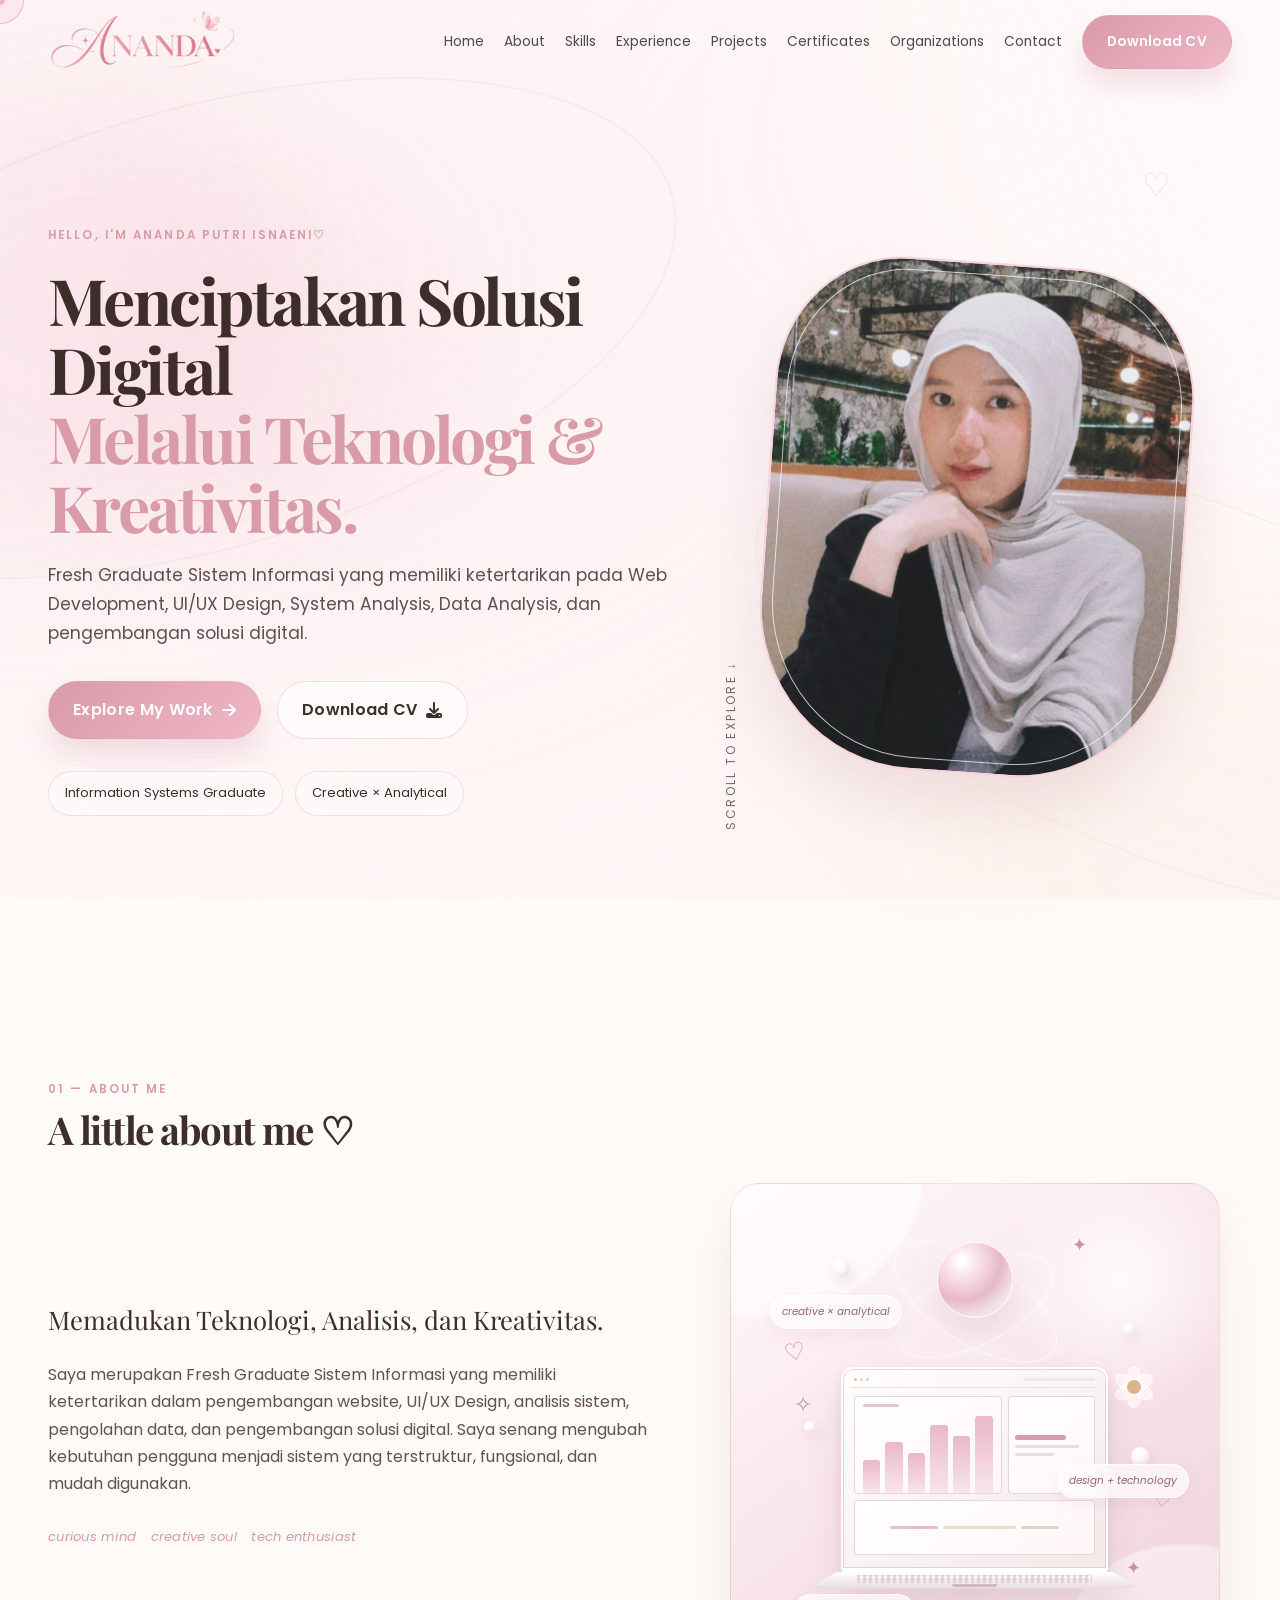
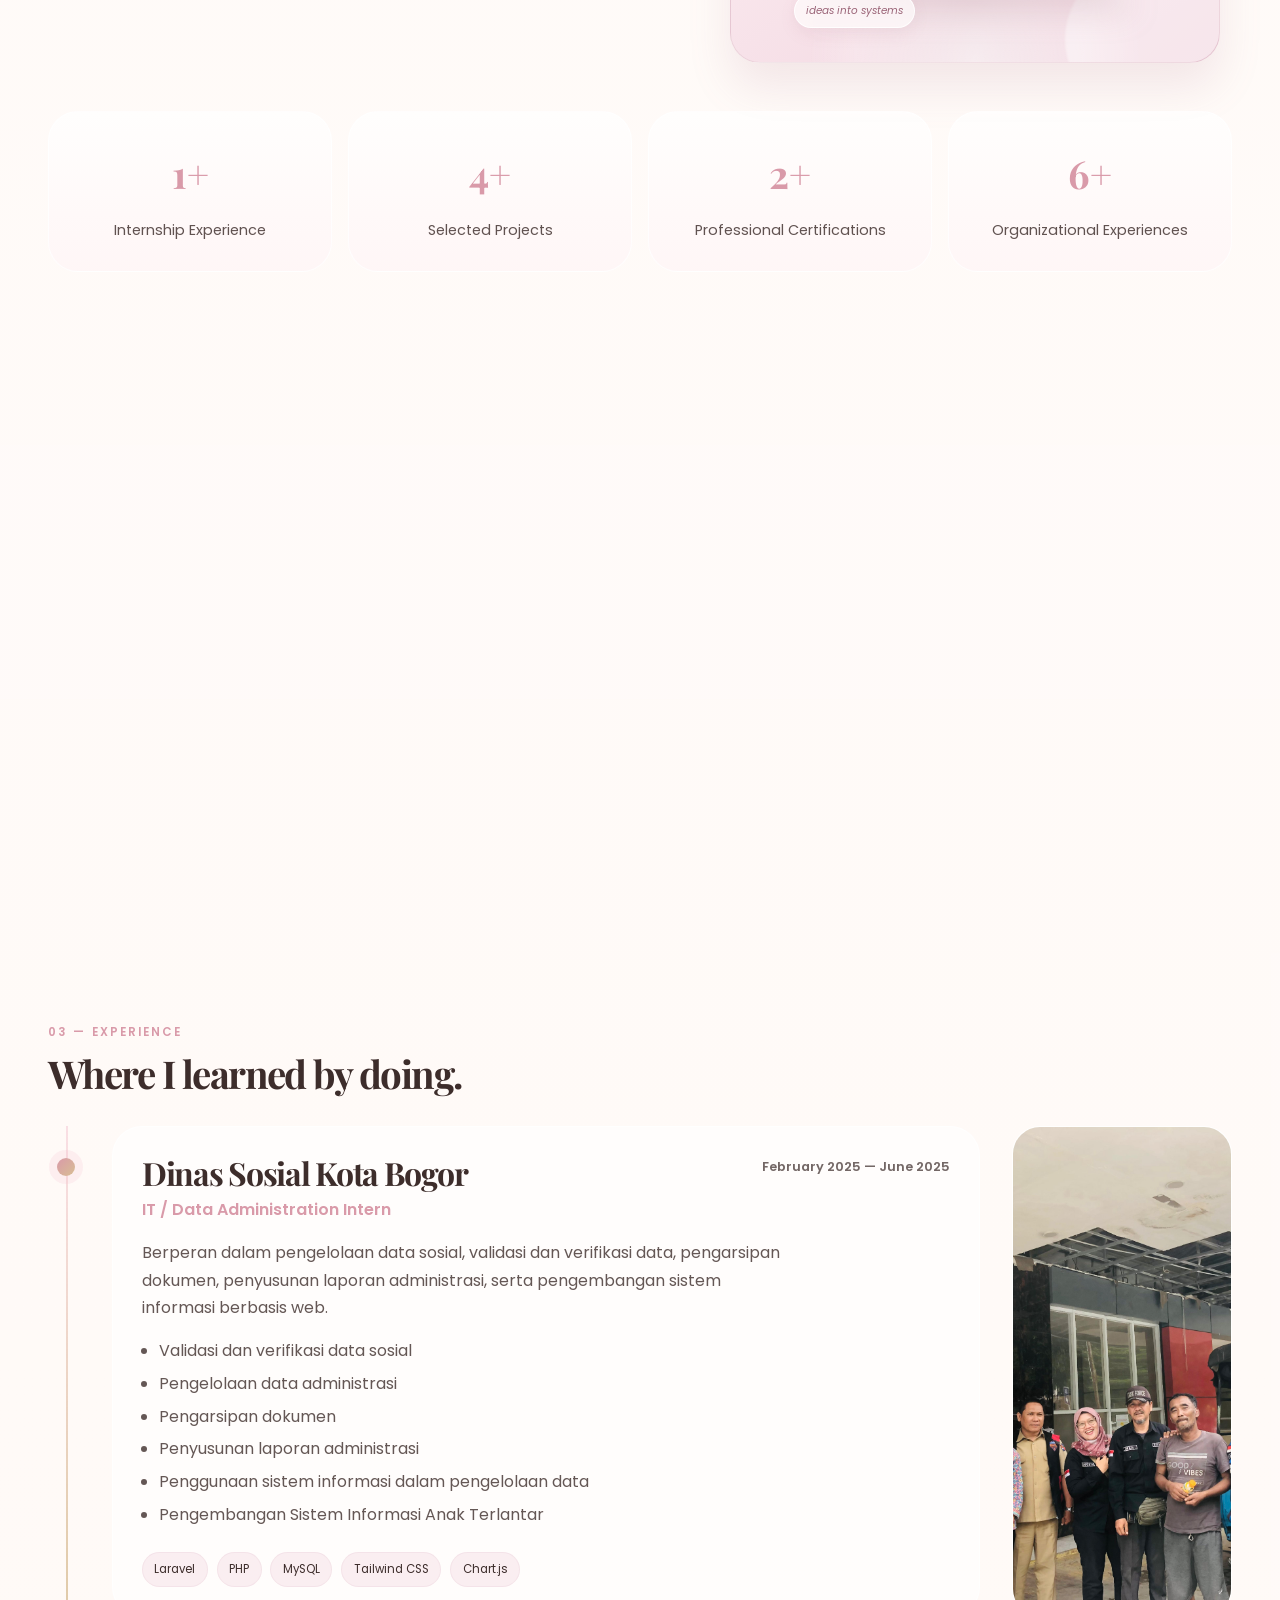
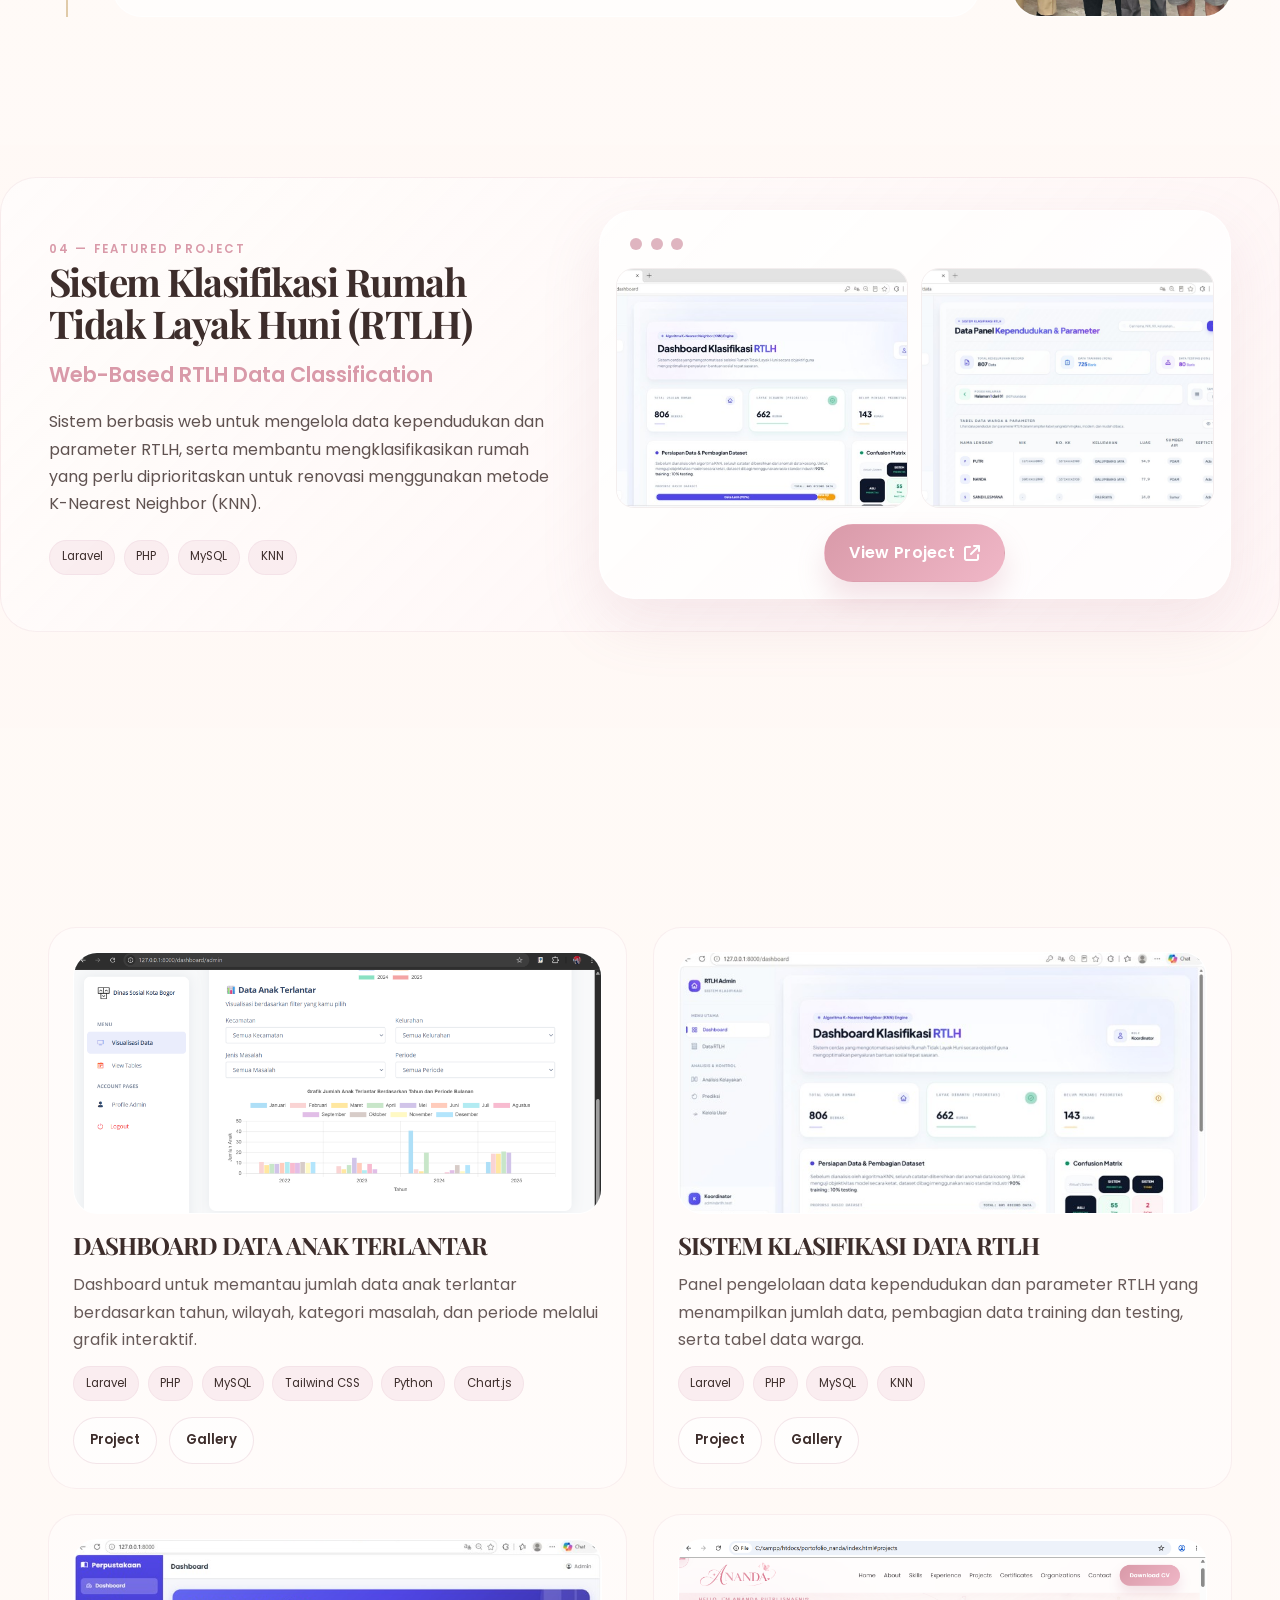
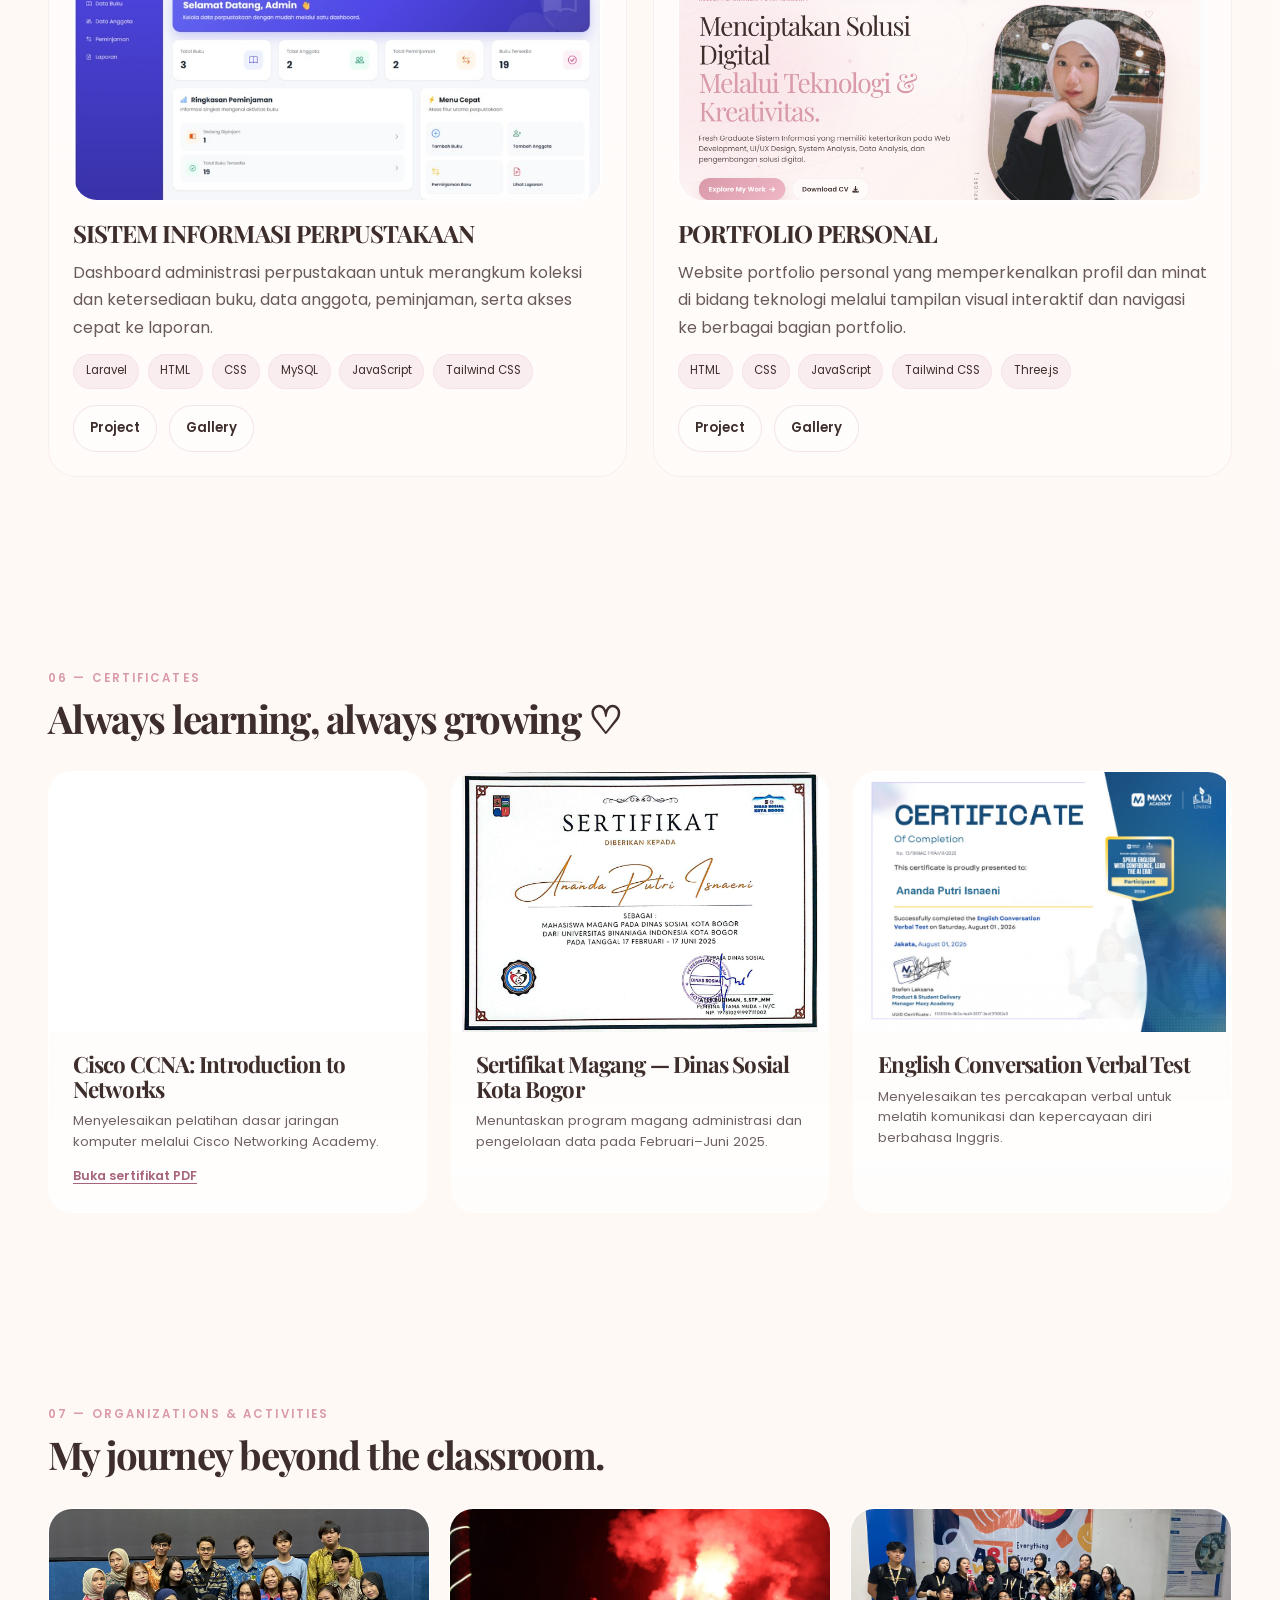
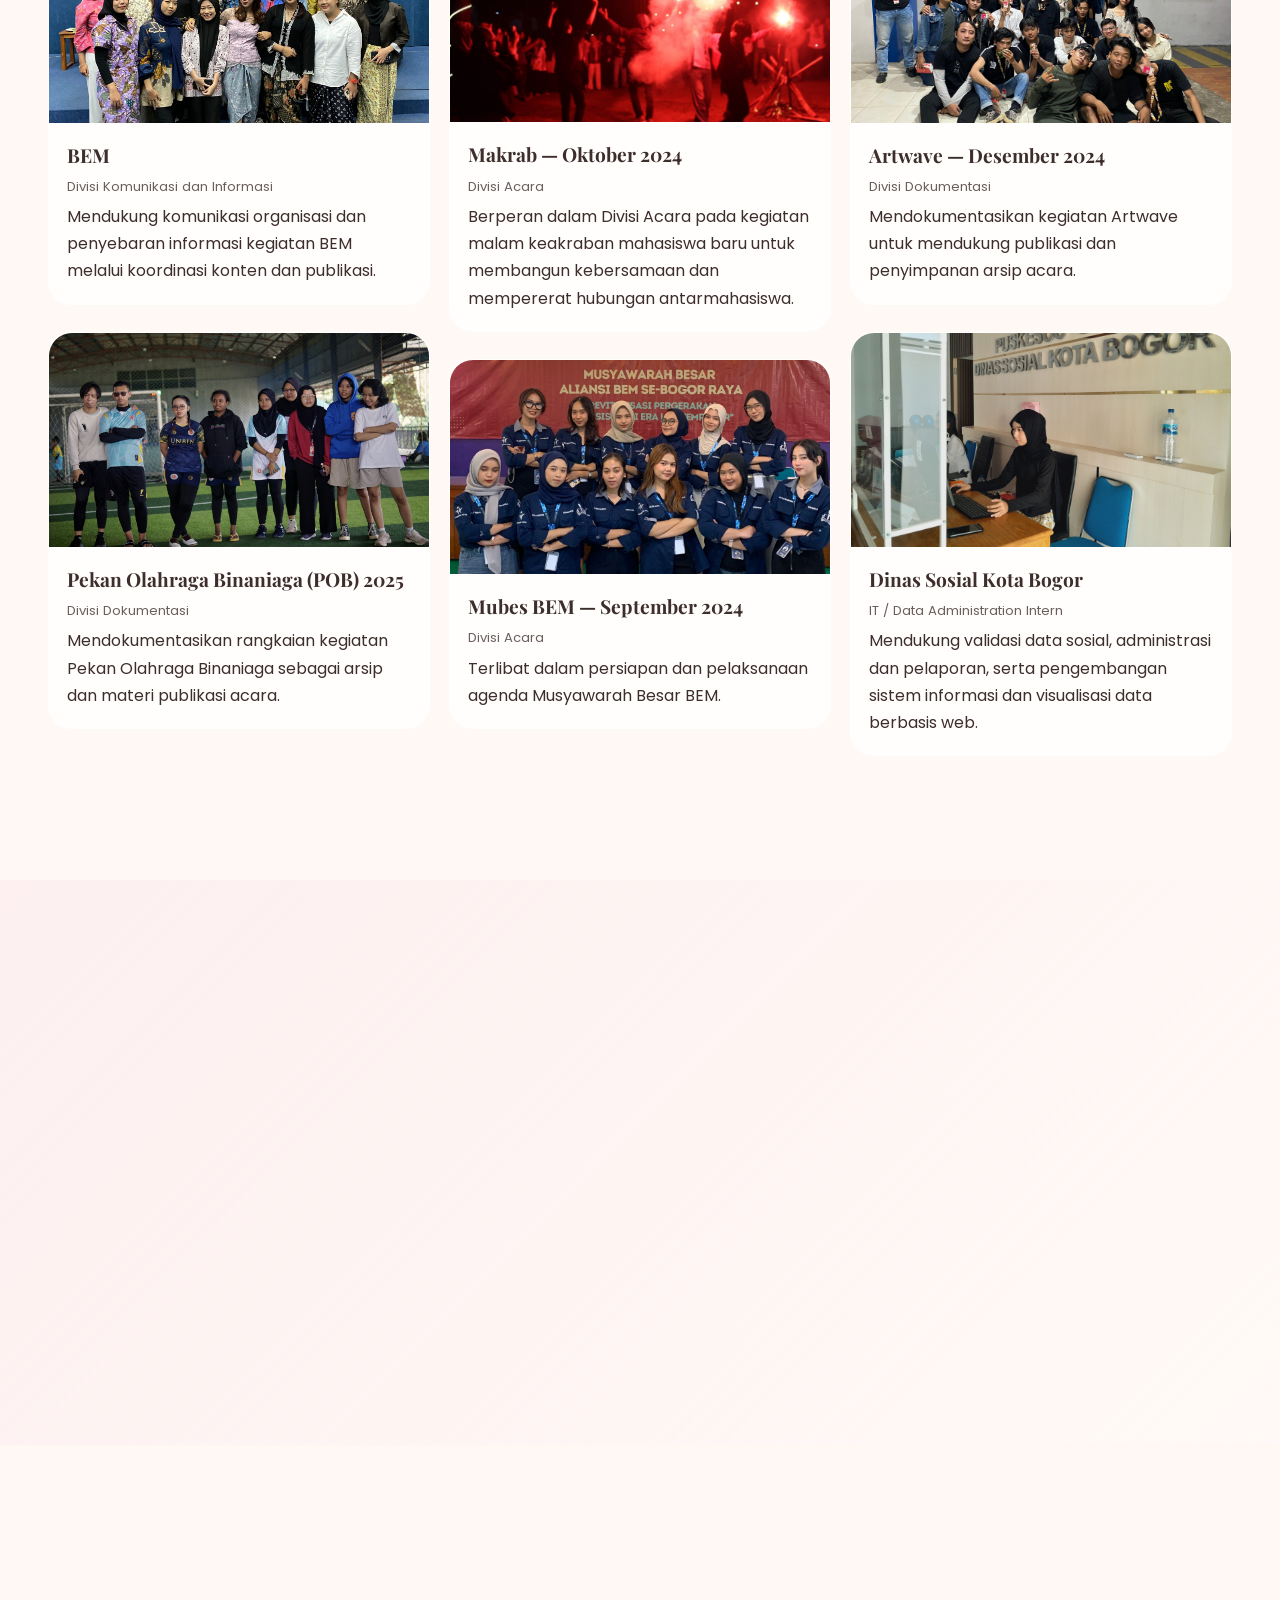
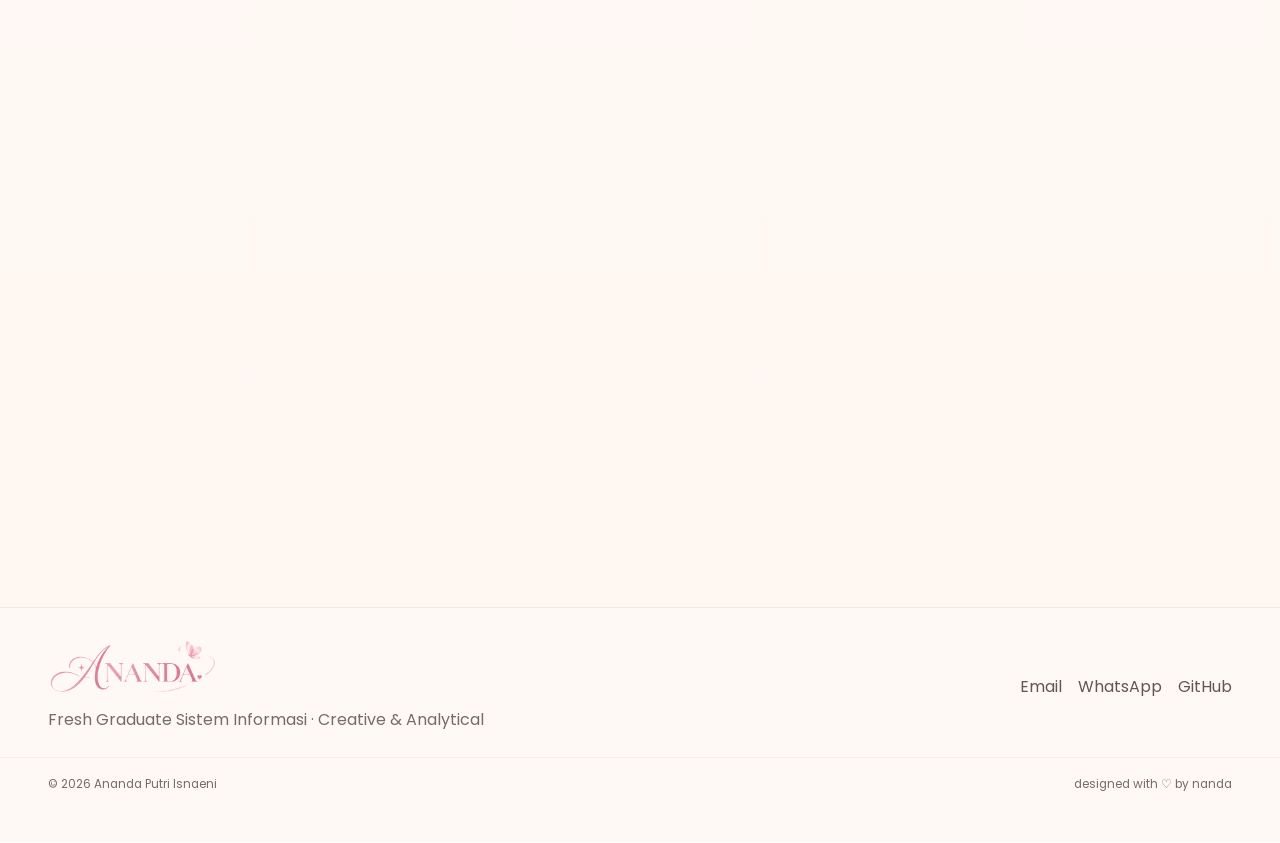
==== index.html @ 24150407 "Update portfolio" ====
<!DOCTYPE html>
<html lang="en">
  <head>
    <meta charset="UTF-8" />
    <meta name="viewport" content="width=device-width, initial-scale=1.0" />
    <meta
      name="description"
      content="Personal portfolio website for Ananda Putri Isnaeni, a Fresh Graduate in Information Systems."
    />
    <title>Ananda Putri Isnaeni | Portfolio</title>
    <link rel="preconnect" href="https://fonts.googleapis.com" />
    <link rel="preconnect" href="https://fonts.gstatic.com" crossorigin />
    <link
      href="https://fonts.googleapis.com/css2?family=Playfair+Display:wght@400;500;600;700;800&family=Poppins:wght@300;400;500;600;700&display=swap"
      rel="stylesheet"
    />
    <link
      rel="stylesheet"
      href="https://cdnjs.cloudflare.com/ajax/libs/font-awesome/6.5.2/css/all.min.css"
      crossorigin="anonymous"
      referrerpolicy="no-referrer"
    />
    <script src="https://cdn.tailwindcss.com"></script>
    <script>
      tailwind.config = {
        theme: {
          extend: {
            colors: {
              blush: '#f8d9df',
              rose: '#f2b7c6',
              dusty: '#d99aa9',
              cream: '#fffaf7',
              ivory: '#f8f1ee',
              beige: '#eadbcf',
              brown: '#3d2d2b',
              charcoal: '#4c4a4e',
              gold: '#d6b984'
            },
            boxShadow: {
              soft: '0 20px 45px rgba(191, 122, 143, 0.12)',
              glass: '0 20px 60px rgba(255, 255, 255, 0.35)'
            }
          }
        }
      };
    </script>
    <link rel="stylesheet" href="css/style.css" />
  </head>
  <body>
    <div class="scroll-progress" aria-hidden="true"></div>
    <div class="ambient-backdrop" id="ambient-backdrop" data-scene="hero" aria-hidden="true">
      <div class="ambient-wash"></div>
      <div class="ambient-blob ambient-blob-rose" data-depth="1.2"></div>
      <div class="ambient-blob ambient-blob-ivory" data-depth="0.7"></div>
      <div class="ambient-ribbon ambient-ribbon-one" data-depth="0.45"></div>
      <div class="ambient-ribbon ambient-ribbon-two" data-depth="0.3"></div>
      <div class="ambient-mark" data-depth="0.6"></div>
      <div class="ambient-three" id="ambient-three"></div>
      <div class="ambient-particles" id="ambient-particles"></div>
    </div>
    <div class="cursor cursor-dot" aria-hidden="true"></div>
    <div class="cursor cursor-ring" aria-hidden="true"></div>

    <!-- NAVBAR -->
    <header class="site-header">
      <div class="container nav-wrap">
        <a href="#home" class="logo" aria-label="Ananda Putri Isnaeni, home">
          <img src="assets/images/logo-transparent.png" alt="" aria-hidden="true" />
        </a>

        <button class="mobile-menu-toggle" aria-label="Toggle menu" aria-expanded="false">
          <span></span>
          <span></span>
          <span></span>
        </button>

        <nav class="site-nav" aria-label="Main navigation">
          <a href="#home">Home</a>
          <a href="#about">About</a>
          <a href="#skills">Skills</a>
          <a href="#experience">Experience</a>
          <a href="#projects">Projects</a>
          <a href="#certificates">Certificates</a>
          <a href="#organizations">Organizations</a>
          <a href="#contact">Contact</a>
          <a
            href="assets/cv/CV-ATS-Ananda-Putri-Isnaeni.pdf"
            class="btn btn-primary nav-cv"
            download
          >
            Download CV
          </a>
        </nav>
      </div>
    </header>

    <main>
      <!-- HERO -->
      <section id="home" class="hero section-shell">
        <div class="hero-glow glow-one"></div>
        <div class="hero-glow glow-two"></div>
        <div class="container hero-grid">
          <div class="hero-copy reveal-up">
            <p class="eyebrow">HELLO, I'M ANANDA PUTRI ISNAENI♡</p>
            <h1>
              Menciptakan Solusi Digital<br />
              <span>Melalui Teknologi &amp; Kreativitas.</span>
            </h1>
            <p class="lead">
              Fresh Graduate Sistem Informasi yang memiliki ketertarikan pada Web
              Development, UI/UX Design, System Analysis, Data Analysis, dan
              pengembangan solusi digital.
            </p>

            <div class="cta-group">
              <a href="#projects" class="btn btn-primary">
                Explore My Work <i class="fa-solid fa-arrow-right"></i>
              </a>
              <a href="assets/cv/CV-ATS-Ananda-Putri-Isnaeni.pdf" class="btn btn-secondary" download>
                Download CV <i class="fa-solid fa-download"></i>
              </a>
            </div>

            <div class="floating-tags" aria-label="Highlights">
              <span>Information Systems Graduate</span>
              <span>Creative × Analytical</span>
            </div>
          </div>

          <div class="hero-visual reveal-up">
            <div id="hero-3d" class="hero-3d" aria-label="Decorative 3D orb"></div>
            <div class="fallback-orb" aria-hidden="true"></div>
            <div class="profile-stage">
              <div class="profile-frame">
                <img src="assets/images/profile/nanda1.jpeg" alt="Ananda Putri Isnaeni" />
              </div>
            </div>
            <div class="scroll-note">SCROLL TO EXPLORE ↓</div>
          </div>
        </div>
      </section>

      <!-- ABOUT -->
      <section id="about" class="section-shell about-section">
        <div class="container">
          <div class="section-heading reveal-up">
            <span class="label">01 — ABOUT ME</span>
            <h2>A little about me ♡</h2>
          </div>

          <div class="about-grid">
            <div class="about-copy reveal-up">
              <p class="statement">Memadukan Teknologi, Analisis, dan Kreativitas.</p>
              <p>
                Saya merupakan Fresh Graduate Sistem Informasi yang memiliki
                ketertarikan dalam pengembangan website, UI/UX Design, analisis
                sistem, pengolahan data, dan pengembangan solusi digital. Saya
                senang mengubah kebutuhan pengguna menjadi sistem yang terstruktur,
                fungsional, dan mudah digunakan.
              </p>
              <div class="decorative-words" aria-label="Personal qualities">
                <span>curious mind</span>
                <span>creative soul</span>
                <span>tech enthusiast</span>
              </div>
            </div>

            <div class="about-image reveal-up">
              <div class="image-card soft-frame about-art" role="img" aria-label="Decorative pink creative technology workspace with a laptop, floating glass orb, pearls, and data visualizations">
                <div id="about-3d" class="about-3d" aria-hidden="true"></div>
                <div class="about-fallback" aria-hidden="true">
                  <span class="art-blob art-blob-one"></span>
                  <span class="art-blob art-blob-two"></span>
                  <span class="art-ring art-ring-one"></span>
                  <span class="art-ring art-ring-two"></span>
                  <span class="art-orb"></span>
                  <span class="art-pearl pearl-one"></span>
                  <span class="art-pearl pearl-two"></span>
                  <span class="art-pearl pearl-three"></span>
                  <span class="art-pearl pearl-four"></span>
                  <span class="art-flower"><i></i><i></i><i></i><i></i><i></i><i></i></span>
                  <span class="art-sparkle sparkle-one">✦</span>
                  <span class="art-sparkle sparkle-two">✧</span>
                  <span class="art-sparkle sparkle-three">✦</span>
                  <span class="art-heart heart-one">♡</span>
                  <span class="art-heart heart-two">♡</span>
                  <div class="art-laptop">
                    <div class="art-screen">
                      <div class="art-screen-top"><i></i><i></i><i></i><span></span></div>
                      <div class="art-screen-layout">
                        <div class="art-chart-card"><b></b><b></b><b></b><b></b><b></b><b></b></div>
                        <div class="art-data-card"><i></i><i></i><i></i></div>
                        <div class="art-code-card"><i></i><i></i><i></i></div>
                      </div>
                    </div>
                    <div class="art-keyboard"><span></span></div>
                  </div>
                </div>
                <div class="about-labels" aria-hidden="true">
                  <span class="art-label label-creative">creative × analytical</span>
                  <span class="art-label label-design">design + technology</span>
                  <span class="art-label label-ideas">ideas into systems</span>
                </div>
              </div>
            </div>
          </div>

          <div class="stats-grid reveal-up">
            <article class="stat-card" data-target="1" data-suffix="+">
              <strong>01+</strong>
              <span>Internship Experience</span>
            </article>
            <article class="stat-card" data-target="4" data-suffix="+">
              <strong>04+</strong>
              <span>Selected Projects</span>
            </article>
            <article class="stat-card" data-target="2" data-suffix="+">
              <strong>02+</strong>
              <span>Professional Certifications</span>
            </article>
            <article class="stat-card" data-target="6" data-suffix="+">
              <strong>06+</strong>
              <span>Organizational Experiences</span>
            </article>
          </div>
        </div>
      </section>

      <!-- SKILLS -->
      <section id="skills" class="section-shell skills-section">
        <div class="container">
          <div class="section-heading reveal-up">
            <span class="label">02 — SKILLS</span>
            <h2>Things I love working with ♡</h2>
          </div>

          <div class="skills-grid">
            <article class="skill-card reveal-up">
              <div class="skill-head">
                <span class="skill-icon"><i class="fa-solid fa-code"></i></span>
                <h3>Web Development</h3>
              </div>
              <ul>
                <li>HTML</li>
                <li>CSS</li>
                <li>JavaScript</li>
                <li>PHP</li>
                <li>Laravel</li>
                <li>Tailwind CSS</li>
              </ul>
            </article>

            <article class="skill-card reveal-up">
              <div class="skill-head">
                <span class="skill-icon"><i class="fa-solid fa-database"></i></span>
                <h3>Database &amp; Data</h3>
              </div>
              <ul>
                <li>MySQL</li>
                <li>SQL</li>
                <li>Python</li>
                <li>Microsoft Excel</li>
                <li>Data Analysis</li>
              </ul>
            </article>

            <article class="skill-card reveal-up">
              <div class="skill-head">
                <span class="skill-icon"><i class="fa-solid fa-pen-ruler"></i></span>
                <h3>UI / UX</h3>
              </div>
              <ul>
                <li>UI Design</li>
                <li>UX Design</li>
                <li>Responsive Web Design</li>
              </ul>
            </article>

            <article class="skill-card reveal-up">
              <div class="skill-head">
                <span class="skill-icon"><i class="fa-solid fa-diagram-project"></i></span>
                <h3>System Analysis</h3>
              </div>
              <ul>
                <li>UML</li>
                <li>System Analysis</li>
                <li>Data Mining</li>
                <li>CRISP-DM</li>
              </ul>
            </article>
          </div>
        </div>
      </section>

      <!-- EXPERIENCE -->
      <section id="experience" class="section-shell experience-section">
        <div class="container">
          <div class="section-heading reveal-up">
            <span class="label">03 — EXPERIENCE</span>
            <h2>Where I learned by doing.</h2>
          </div>

          <div class="timeline">
            <article class="timeline-item reveal-up">
              <div class="timeline-dot" aria-hidden="true"></div>
              <div class="timeline-card">
                <div class="timeline-top">
                  <div>
                    <h3>Dinas Sosial Kota Bogor</h3>
                    <p class="role">IT / Data Administration Intern</p>
                  </div>
                  <span class="period">February 2025 — June 2025</span>
                </div>

                <p>
                  Berperan dalam pengelolaan data sosial, validasi dan verifikasi data, pengarsipan dokumen, penyusunan laporan administrasi, serta pengembangan sistem informasi berbasis web.
                </p>

                <ul class="responsibilities">
                  <li>Validasi dan verifikasi data sosial</li>
                  <li>Pengelolaan data administrasi</li>
                  <li>Pengarsipan dokumen</li>
                  <li>Penyusunan laporan administrasi</li>
                  <li>Penggunaan sistem informasi dalam pengelolaan data</li>
                  <li>Pengembangan Sistem Informasi Anak Terlantar</li>
                </ul>

                <div class="stack-tags">
                  <span>Laravel</span>
                  <span>PHP</span>
                  <span>MySQL</span>
                  <span>Tailwind CSS</span>
                  <span>Chart.js</span>
                </div>
              </div>

              <div class="timeline-image soft-frame">
                <img src="assets/images/organization/dinas-sosial2.jpg" alt="Dinas Sosial Kota Bogor" />
              </div>
            </article>
          </div>
        </div>
      </section>

      <!-- FEATURED PROJECT -->
      <section class="section-shell featured-project">
        <div class="container featured-wrap reveal-up">
          <div class="featured-copy">
            <span class="label">04 — FEATURED PROJECT</span>
            <h2>Sistem Klasifikasi Rumah Tidak Layak Huni (RTLH)</h2>
            <p class="subhead">Web-Based RTLH Data Classification</p>
            <p>
              Sistem berbasis web untuk mengelola data kependudukan dan parameter RTLH,
              serta membantu mengklasifikasikan rumah yang perlu diprioritaskan untuk
              renovasi menggunakan metode K-Nearest Neighbor (KNN).
            </p>
            <div class="stack-tags large">
              <span>Laravel</span>
              <span>PHP</span>
              <span>MySQL</span>
              <span>KNN</span>
            </div>
          </div>

          <div class="browser-mockup ">
            <div class="browser-bar">
              <span></span>
              <span></span>
              <span></span>
            </div>
            <div class="browser-body">
              <img src="assets/images/projects/rtlh.jpg" alt="Dashboard data kependudukan dan parameter sistem klasifikasi RTLH" />
              <img src="assets/images/projects/rtlh2.jpg" alt="Tampilan analisis dan klasifikasi data RTLH" />
            </div>
            <div class="browser-actions">
              <a href="#projects" class="btn btn-primary">View Project <i class="fa-solid fa-arrow-up-right-from-square"></i></a>
            </div>
          </div>
        </div>
      </section>

      <!-- PROJECTS -->
      <section id="projects" class="section-shell projects-section">
        <div class="container">
          <div class="section-heading reveal-up">
            <span class="label">05 — PROJECTS</span>
            <h2>A few things I've created ♡</h2>
          </div>

          <div class="project-gallery">
            <article class="project-card reveal-up">
              <div class="project-image soft-frame">
                <img src="assets/images/projects/anak-terlantar-1.png" alt="Dashboard visualisasi data anak terlantar" />
              </div>
              <div class="project-content">
                <h3>DASHBOARD DATA ANAK TERLANTAR</h3>
                <p>Dashboard untuk memantau jumlah data anak terlantar berdasarkan tahun, wilayah, kategori masalah, dan periode melalui grafik interaktif.</p>
                <div class="stack-tags">
                  <span>Laravel</span>
                  <span>PHP</span>
                  <span>MySQL</span>
                  <span>Tailwind CSS</span>
                  <span>Python</span>
                  <span>Chart.js</span>
                </div>
                <div class="project-links">
                  <a href="#projects">Project</a>
                  <a href="#projects">Gallery</a>
                </div>
              </div>
            </article>

            <article class="project-card reveal-up">
              <div class="project-image soft-frame">
                <img src="assets/images/projects/rtlh.jpg" alt="Panel data kependudukan dan parameter sistem klasifikasi RTLH" />
              </div>
              <div class="project-content">
                <h3>SISTEM KLASIFIKASI DATA RTLH</h3>
                <p>Panel pengelolaan data kependudukan dan parameter RTLH yang menampilkan jumlah data, pembagian data training dan testing, serta tabel data warga.</p>
                <div class="stack-tags">
                  <span>Laravel</span>
                  <span>PHP</span>
                  <span>MySQL</span>
                  <span>KNN</span>
                </div>
                <div class="project-links">
                  <a href="#projects">Project</a>
                  <a href="#projects">Gallery</a>
                </div>
              </div>
            </article>

            <article class="project-card reveal-up">
              <div class="project-image soft-frame">
                <img src="assets/images/projects/perpustakaan.jpg" alt="Dashboard sistem informasi perpustakaan" />
              </div>
              <div class="project-content">
                <h3>SISTEM INFORMASI PERPUSTAKAAN</h3>
                <p>Dashboard administrasi perpustakaan untuk merangkum koleksi dan ketersediaan buku, data anggota, peminjaman, serta akses cepat ke laporan.</p>
                <div class="stack-tags">
                  <span>Laravel</span>
                  <span>HTML</span>
                  <span>CSS</span>
                  <span>MySQL</span>
                  <span>JavaScript</span>
                  <span>Tailwind CSS</span>
                </div>
                <div class="project-links">
                  <a href="#projects">Project</a>
                  <a href="#projects">Gallery</a>
                </div>
              </div>
            </article>

            <article class="project-card reveal-up">
              <div class="project-image soft-frame">
                <img src="assets/images/projects/portofolio.png" alt="Halaman beranda portfolio personal Ananda Putri Isnaeni" />
              </div>
              <div class="project-content">
                <h3>PORTFOLIO PERSONAL</h3>
                <p>Website portfolio personal yang memperkenalkan profil dan minat di bidang teknologi melalui tampilan visual interaktif dan navigasi ke berbagai bagian portfolio.</p>
                <div class="stack-tags">
                  <span>HTML</span>
                  <span>CSS</span>
                  <span>JavaScript</span>
                  <span>Tailwind CSS</span>
                  <span>Three.js</span>
                </div>
                <div class="project-links">
                  <a href="#projects">Project</a>
                  <a href="#projects">Gallery</a>
                </div>
              </div>
            </article>
          </div>
        </div>
      </section>

      <!-- CERTIFICATES -->
      <section id="certificates" class="section-shell certificates-section">
        <div class="container">
          <div class="section-heading reveal-up">
            <span class="label">06 — CERTIFICATES</span>
            <h2>Always learning, always growing ♡</h2>
          </div>

          <div class="certificate-grid">
            <article class="certificate-card reveal-up" aria-label="Cisco CCNA: Introduction to Networks certificate">
              <iframe class="certificate-preview" src="assets/images/certificates/sertifikat_cisco.pdf#toolbar=0&navpanes=0&view=FitH" title="Cisco CCNA: Introduction to Networks certificate" loading="lazy"></iframe>
              <div class="certificate-info">
                <h3>Cisco CCNA: Introduction to Networks</h3>
                <p>Menyelesaikan pelatihan dasar jaringan komputer melalui Cisco Networking Academy.</p>
                <a href="assets/images/certificates/sertifikat_cisco.pdf" target="_blank" rel="noopener">Buka sertifikat PDF</a>
              </div>
            </article>

            <article class="certificate-card reveal-up lightbox-trigger" data-lightbox="assets/images/certificates/Sertifikat_Magang.jpeg" tabindex="0" role="button" aria-label="Open Dinas Sosial Kota Bogor internship certificate">
              <img src="assets/images/certificates/Sertifikat_Magang.jpeg" alt="Sertifikat magang Dinas Sosial Kota Bogor" />
              <div class="certificate-info">
                <h3>Sertifikat Magang — Dinas Sosial Kota Bogor</h3>
                <p>Menuntaskan program magang administrasi dan pengelolaan data pada Februari–Juni 2025.</p>
              </div>
            </article>

            <article class="certificate-card reveal-up lightbox-trigger" data-lightbox="assets/images/certificates/sertifikat_english.jpg" tabindex="0" role="button" aria-label="Open English conversation certificate">
              <img src="assets/images/certificates/sertifikat_english.jpg" alt="English Conversation Verbal Test certificate" />
              <div class="certificate-info">
                <h3>English Conversation Verbal Test</h3>
                <p>Menyelesaikan tes percakapan verbal untuk melatih komunikasi dan kepercayaan diri berbahasa Inggris.</p>
              </div>
            </article>
          </div>
        </div>
      </section>

      <!-- ORGANIZATIONS -->
      <section id="organizations" class="section-shell organizations-section">
        <div class="container">
          <div class="section-heading reveal-up">
            <span class="label">07 — ORGANIZATIONS &amp; ACTIVITIES</span>
            <h2>My journey beyond the classroom.</h2>
          </div>

          <div class="organization-grid">
            <figure class="org-card reveal-up lightbox-trigger" data-lightbox="assets/images/organization/bem.jpg" tabindex="0" role="button" aria-label="Open BEM organization image">
              <img src="assets/images/organization/bem.jpg" alt="BEM organization photo" />
              <figcaption>
                <strong>BEM</strong>
                <span>Divisi Komunikasi dan Informasi</span>
                <p>Mendukung komunikasi organisasi dan penyebaran informasi kegiatan BEM melalui koordinasi konten dan publikasi.</p>
              </figcaption>
            </figure>

            <figure class="org-card reveal-up lightbox-trigger" data-lightbox="assets/images/organization/pob.jpg" tabindex="0" role="button" aria-label="Open POB organization image">
              <img src="assets/images/organization/pob.jpg" alt="POB FEB 2025 photo" />
              <figcaption>
                <strong>Pekan Olahraga Binaniaga (POB) 2025</strong>
                <span>Divisi Dokumentasi</span>
                <p>Mendokumentasikan rangkaian kegiatan Pekan Olahraga Binaniaga sebagai arsip dan materi publikasi acara.</p>
              </figcaption>
            </figure>

            <figure class="org-card reveal-up lightbox-trigger" data-lightbox="assets/images/organization/makrab.jpg" tabindex="0" role="button" aria-label="Open Makrab activity image">
              <img src="assets/images/organization/makrab.jpg" alt="Makrab October 2024 activity" />
              <figcaption>
                <strong>Makrab — Oktober 2024</strong>
                <span>Divisi Acara</span>
                <p>Berperan dalam Divisi Acara pada kegiatan malam keakraban mahasiswa baru untuk membangun kebersamaan dan mempererat hubungan antarmahasiswa.</p>
              </figcaption>
            </figure>

            <figure class="org-card reveal-up lightbox-trigger" data-lightbox="assets/images/organization/mubes.jpg" tabindex="0" role="button" aria-label="Open Mubes organization image">
              <img src="assets/images/organization/mubes.jpg" alt="Mubes BEM September 2024" />
              <figcaption>
                <strong>Mubes BEM — September 2024</strong>
                <span>Divisi Acara</span>
                <p>Terlibat dalam persiapan dan pelaksanaan agenda Musyawarah Besar BEM.</p>
              </figcaption>
            </figure>

            <figure class="org-card reveal-up lightbox-trigger" data-lightbox="assets/images/organization/artwave.jpg" tabindex="0" role="button" aria-label="Open Artwave organization image">
              <img src="assets/images/organization/artwave.jpg" alt="Artwave December 2024" />
              <figcaption>
                <strong>Artwave — Desember 2024</strong>
                <span>Divisi Dokumentasi</span>
                <p>Mendokumentasikan kegiatan Artwave untuk mendukung publikasi dan penyimpanan arsip acara.</p>
              </figcaption>
            </figure>

            <figure class="org-card reveal-up lightbox-trigger" data-lightbox="assets/images/organization/dinas-sosial.jpg" tabindex="0" role="button" aria-label="Open Dinas Sosial internship experience image">
              <img src="assets/images/organization/dinas-sosial.jpg" alt="Dinas Sosial Kota Bogor internship experience" />
              <figcaption>
                <strong>Dinas Sosial Kota Bogor</strong>
                <span>IT / Data Administration Intern</span>
                <p>
                  Mendukung validasi data sosial, administrasi dan pelaporan, serta pengembangan sistem informasi dan visualisasi data berbasis web.
                </p>
              </figcaption>
            </figure>
          </div>
        </div>
      </section>

      <!-- STRENGTHS -->
      <section class="section-shell strengths-section">
        <div class="container strengths-wrap reveal-up">
          <p class="strength-tag">EVERY DETAIL MATTERS.</p>
          <p class="strength-sub">Setiap detail berarti.<br />Setiap pengalaman membentuk saya.</p>
          <div class="strong-list">
            <span>Problem Solving</span>
            <span>Analytical Thinking</span>
            <span>Attention to Detail</span>
            <span>Fast Learner</span>
            <span>Adaptability</span>
            <span>Teamwork</span>
          </div>
        </div>
      </section>

      <!-- CONTACT -->
      <section id="contact" class="section-shell contact-section">
        <div class="container contact-wrap reveal-up">
          <div class="contact-copy">
            <span class="label">08 — LET'S CONNECT ♡</span>
            <h2>Let's create something meaningful.</h2>
            <p>
              Saya terbuka terhadap peluang di bidang Web Development, UI/UX Design,
              System Analysis, Data Analysis, IT Support, maupun pekerjaan administrasi
              yang berhubungan dengan teknologi.
            </p>

            <div class="contact-list">
              <a href="mailto:anandaputriisnaeni0116@gmail.com" class="contact-card">
                <span class="contact-icon"><i class="fa-solid fa-envelope"></i></span>
                <span class="contact-text">
                  <strong>Email</strong>
                  <small>anandaputriisnaeni0116@gmail.com</small>
                </span>
              </a>

              <a href="https://wa.me/6289614302665" class="contact-card" target="_blank" rel="noopener">
                <span class="contact-icon"><i class="fa-brands fa-whatsapp"></i></span>
                <span class="contact-text">
                  <strong>WhatsApp</strong>
                  <small>089614302665</small>
                </span>
              </a>

              <a href="https://github.com/AnandaPutri16" class="contact-card" target="_blank" rel="noopener">
                <span class="contact-icon"><i class="fa-brands fa-github"></i></span>
                <span class="contact-text">
                  <strong>GitHub</strong>
                  <small>https://github.com/AnandaPutri16</small>
                </span>
              </a>
            </div>

            <div class="cta-group contact-cta">
              <a href="assets/cv/CV-ATS-Ananda-Putri-Isnaeni.pdf" class="btn btn-primary" download>
                Download CV <i class="fa-solid fa-download"></i>
              </a>
            </div>
          </div>

          <div class="contact-visual">
            <div id="contact-3d" class="contact-3d" aria-label="Decorative contact 3D object"></div>
            <div class="contact-fallback" aria-hidden="true"></div>
          </div>
        </div>
      </section>
    </main>

    <footer class="site-footer">
      <div class="container footer-inner">
        <div class="footer-brand">
          <a href="#home" class="logo footer-logo" aria-label="Ananda Putri Isnaeni, home">
            <img src="assets/images/logo-transparent.png" alt="" aria-hidden="true" />
          </a>
          <p>Fresh Graduate Sistem Informasi · Creative &amp; Analytical</p>
        </div>

        <div class="footer-links">
          <a href="mailto:anandaputriisnaeni0116@gmail.com">Email</a>
          <a href="https://wa.me/6289614302665" target="_blank" rel="noopener">WhatsApp</a>
          <a href="https://github.com/AnandaPutri16" target="_blank" rel="noopener">GitHub</a>
        </div>
      </div>

      <div class="container footer-bottom">
        <p>© 2026 Ananda Putri Isnaeni</p>
        <p>designed with ♡ by nanda</p>
      </div>
    </footer>

    <div id="lightbox" class="lightbox" aria-hidden="true">
      <button class="lightbox-close" aria-label="Close image viewer">
        <i class="fa-solid fa-xmark"></i>
      </button>
      <img src="" alt="Zoomed portfolio image" />
    </div>

    <script src="https://cdn.jsdelivr.net/npm/three@0.161.0/build/three.min.js"></script>
    <script src="js/script.js"></script>
  </body>
</html>
---- css/style.css ----
:root {
  --blush-pink: #f7dfe6;
  --baby-pink: #f9e8ef;
  --rose: #f0b7c7;
  --dusty: #d99aa9;
  --soft-rose: #f5d4db;
  --cream: #fffaf7;
  --ivory: #f9f3f0;
  --beige: #eadac9;
  --white: #ffffff;
  --brown: #3d2d2b;
  --charcoal: #4f4a4c;
  --gold: #d8be93;
  --shadow-soft: rgba(185, 130, 148, 0.18);
  --line: rgba(122, 84, 91, 0.18);

  --bg: linear-gradient(180deg, #fffaf8 0%, #fff7f2 100%);
  --glass: rgba(255, 255, 255, 0.4);
  --glass-strong: rgba(255, 255, 255, 0.68);
  --container: 1280px;
}

* {
  box-sizing: border-box;
}

html {
  scroll-behavior: smooth;
}

body {
  position: relative;
  isolation: isolate;
  margin: 0;
  font-family: 'Poppins', sans-serif;
  color: var(--brown);
  background: var(--bg);
  line-height: 1.7;
  overflow-x: hidden;
}

main,
.site-footer {
  position: relative;
  z-index: 1;
}

.ambient-backdrop {
  position: fixed;
  z-index: 0;
  inset: 0;
  overflow: hidden;
  pointer-events: none;
  opacity: 0;
  animation: ambience-enter 1.8s ease-out 0.12s forwards;
}

.ambient-wash,
.ambient-blob,
.ambient-ribbon,
.ambient-mark,
.ambient-three,
.ambient-particles {
  position: absolute;
  pointer-events: none;
}

.ambient-wash {
  inset: -24%;
  opacity: 0.56;
  background:
    radial-gradient(ellipse at 16% 24%, rgba(249, 222, 231, 0.52), transparent 32%),
    radial-gradient(ellipse at 83% 72%, rgba(243, 224, 203, 0.36), transparent 30%),
    radial-gradient(ellipse at 60% 12%, rgba(255, 255, 255, 0.9), transparent 35%),
    linear-gradient(118deg, rgba(255, 250, 247, 0.3), rgba(248, 226, 234, 0.3), rgba(255, 250, 242, 0.3));
  background-size: 150% 150%;
  animation: wash-drift 24s ease-in-out infinite alternate;
}

.ambient-blob {
  z-index: 1;
  width: clamp(220px, 36vw, 520px);
  aspect-ratio: 1;
  border-radius: 58% 42% 65% 35% / 42% 58% 42% 58%;
  filter: blur(58px);
  opacity: 0.2;
  translate: var(--shift-x, 0px) var(--shift-y, 0px);
  will-change: transform;
}

.ambient-blob-rose {
  top: 10%;
  left: -12%;
  background: rgba(235, 173, 193, 0.72);
  animation: blob-breathe 34s ease-in-out infinite alternate;
}

.ambient-blob-ivory {
  right: -14%;
  bottom: -18%;
  width: clamp(260px, 40vw, 590px);
  background: rgba(248, 232, 212, 0.72);
  animation: blob-breathe 39s ease-in-out -12s infinite alternate-reverse;
}

.ambient-ribbon {
  z-index: 1;
  width: min(76vw, 1080px);
  height: min(36vw, 440px);
  border: 1px solid rgba(208, 151, 170, 0.19);
  border-radius: 50%;
  translate: var(--shift-x, 0px) var(--shift-y, 0px);
  will-change: transform;
}

.ambient-ribbon-one {
  top: 12%;
  left: -22%;
  rotate: -16deg;
  animation: ribbon-float 31s ease-in-out infinite alternate;
}

.ambient-ribbon-two {
  right: -29%;
  bottom: 4%;
  width: min(72vw, 940px);
  height: min(30vw, 360px);
  border-color: rgba(215, 188, 151, 0.2);
  rotate: 21deg;
  animation: ribbon-float 36s ease-in-out -8s infinite alternate-reverse;
}

.ambient-mark {
  z-index: 1;
  top: 18vh;
  right: 8vw;
  display: grid;
  width: 42px;
  height: 42px;
  place-items: center;
  color: rgba(193, 126, 149, 0.22);
  font-family: 'Playfair Display', serif;
  font-size: 2rem;
  line-height: 1;
  translate: var(--shift-x, 0px) var(--shift-y, 0px);
  transition: color 1.2s ease, rotate 1.2s ease;
}

.ambient-mark::before { content: '♡'; }
#ambient-backdrop[data-scene='about'] .ambient-mark::before { content: '✿'; }
#ambient-backdrop[data-scene='skills'] .ambient-mark::before { content: '✧'; }
#ambient-backdrop[data-scene='experience'] .ambient-mark::before { content: '⋆'; }
#ambient-backdrop[data-scene='projects'] .ambient-mark::before { content: '◌'; }
#ambient-backdrop[data-scene='certificates'] .ambient-mark::before { content: '✿'; }
#ambient-backdrop[data-scene='organizations'] .ambient-mark::before { content: '♡'; }
#ambient-backdrop[data-scene='contact'] .ambient-mark::before { content: '✦'; }
#ambient-backdrop[data-scene='hero'] .ambient-blob { opacity: 0.24; }
#ambient-backdrop[data-scene='skills'] .ambient-blob,
#ambient-backdrop[data-scene='experience'] .ambient-blob { opacity: 0.13; }
#ambient-backdrop[data-scene='projects'] .ambient-blob { opacity: 0.2; }
#ambient-backdrop[data-scene='contact'] .ambient-mark { color: rgba(193, 126, 149, 0.3); rotate: 12deg; }

.ambient-three {
  z-index: 2;
  inset: 0;
  opacity: 0.34;
}

.ambient-three canvas { display: block; width: 100%; height: 100%; }

.ambient-particles {
  z-index: 3;
  inset: 0;
  overflow: hidden;
}

.ambient-particle {
  position: absolute;
  bottom: -12vh;
  left: var(--particle-x);
  display: block;
  width: var(--particle-size);
  height: var(--particle-size);
  color: var(--particle-color);
  font-family: 'Playfair Display', serif;
  font-size: var(--particle-size);
  line-height: 1;
  opacity: 0;
  filter: drop-shadow(0 2px 7px rgba(185, 130, 148, 0.18));
  translate: var(--shift-x, 0px) var(--shift-y, 0px);
  animation: particle-rise var(--particle-duration) linear var(--particle-delay) infinite;
  will-change: transform, opacity;
}

.ambient-particle[data-kind='pearl'] {
  border: 1px solid rgba(255, 255, 255, 0.86);
  border-radius: 50%;
  background: radial-gradient(circle at 32% 26%, #fff 0 14%, rgba(255, 255, 255, 0.72) 27%, rgba(230, 188, 202, 0.34) 100%);
  box-shadow: inset -2px -3px 6px rgba(187, 129, 149, 0.12), 0 3px 10px rgba(187, 129, 149, 0.16);
}

.ambient-particle[data-kind='heart']::before { content: '♡'; }
.ambient-particle[data-kind='heart-fill']::before { content: '♥'; font-size: 0.7em; }
.ambient-particle[data-kind='sparkle']::before { content: attr(data-glyph); }
.ambient-particle[data-kind='flower']::before { content: '✿'; }

.ambient-particle[data-kind='bubble'] {
  border: 1px solid rgba(255, 255, 255, 0.72);
  border-radius: 50%;
  background: radial-gradient(circle at 30% 25%, rgba(255,255,255,0.8), rgba(255,255,255,0.12) 28%, rgba(233,183,201,0.12) 76%);
  box-shadow: inset 2px 2px 7px rgba(255,255,255,0.55), 0 2px 12px rgba(203, 147, 165, 0.12);
}

.ambient-backdrop.is-engaged .ambient-particle[data-kind='sparkle'] {
  filter: brightness(1.14) drop-shadow(0 0 8px rgba(255, 255, 255, 0.9));
}

@keyframes ambience-enter { to { opacity: 1; } }
@keyframes wash-drift { 0% { background-position: 0% 50%; } 100% { background-position: 100% 45%; } }
@keyframes blob-breathe {
  0% { transform: rotate(-12deg) scale(0.96); border-radius: 58% 42% 65% 35% / 42% 58% 42% 58%; }
  100% { transform: rotate(16deg) scale(1.06); border-radius: 42% 58% 45% 55% / 58% 38% 62% 42%; }
}
@keyframes ribbon-float {
  0% { transform: translate3d(-1vw, 0, 0) rotate(-2deg); }
  100% { transform: translate3d(2vw, 2vh, 0) rotate(3deg); }
}
@keyframes particle-rise {
  0% { transform: translate3d(0, 0, 0) rotate(0deg); opacity: 0; }
  9% { opacity: var(--particle-opacity); }
  48% { transform: translate3d(var(--particle-drift), -55vh, 0) rotate(var(--particle-turn)); }
  88% { opacity: var(--particle-opacity); }
  100% { transform: translate3d(var(--particle-end-drift), -118vh, 0) rotate(var(--particle-end-turn)); opacity: 0; }
}

img {
  max-width: 100%;
  display: block;
}

a {
  color: inherit;
  text-decoration: none;
}

button,
input,
textarea,
select {
  font: inherit;
}

::selection {
  background: rgba(240, 183, 199, 0.35);
}

body .container {
  width: 100%;
  max-width: var(--container);
  padding-inline: 48px;
  margin: 0 auto;
}

@media (min-width: 1600px) {
  body .container { padding-inline: 64px; }
}

@media (max-width: 1024px) {
  body .container { padding-inline: 36px; }
}

@media (max-width: 640px) {
  body .container { padding-inline: 20px; }
}

@media (max-width: 380px) {
  body .container { padding-inline: 16px; }
}

.section-shell {
  position: relative;
  padding: 6rem 0;
}

.label,
.eyebrow {
  display: inline-block;
  letter-spacing: 0.18em;
  text-transform: uppercase;
  font-size: 0.73rem;
  font-weight: 600;
  color: var(--dusty);
}

h1,
h2,
h3 {
  margin: 0;
  font-family: 'Playfair Display', serif;
  color: var(--brown);
  letter-spacing: -0.04em;
  line-height: 1.08;
}

h2 {
  font-size: clamp(2.2rem, 3vw, 3.5rem);
}

p {
  margin: 0;
}

.soft-frame,
.profile-frame,
.certificate-card,
.project-image,
.org-card,
.skill-card,
.timeline-card,
.contact-card,
.browser-mockup,
.stat-card {
  background: rgba(255, 255, 255, 0.55);
  border: 1px solid rgba(255, 255, 255, 0.7);
  box-shadow: var(--shadow-soft);
}

.btn {
  display: inline-flex;
  align-items: center;
  justify-content: center;
  gap: 0.55rem;
  min-height: 50px;
  padding: 0.9rem 1.5rem;
  border-radius: 999px;
  font-weight: 600;
  letter-spacing: 0.02em;
  transition: transform 0.25s ease, box-shadow 0.25s ease, background 0.25s ease;
  border: 1px solid transparent;
}

.btn:hover,
.btn:focus-visible {
  transform: translateY(-2px);
}

.btn-primary {
  color: var(--white);
  background: linear-gradient(135deg, var(--dusty), var(--rose));
  box-shadow: 0 16px 28px rgba(201, 128, 149, 0.22);
}

.btn-secondary {
  color: var(--brown);
  background: rgba(255, 255, 255, 0.5);
  border-color: rgba(202, 164, 175, 0.3);
  backdrop-filter: blur(12px);
}

.site-header {
  position: sticky;
  top: 0;
  z-index: 1000;
  transition: background 0.3s ease, box-shadow 0.3s ease, border-color 0.3s ease;
}

.site-header.scrolled {
  background: rgba(255, 255, 255, 0.6);
  backdrop-filter: blur(20px);
  box-shadow: 0 10px 30px rgba(224, 180, 190, 0.08);
  border-bottom: 1px solid rgba(124, 95, 102, 0.08);
}

.nav-wrap {
  display: flex;
  align-items: center;
  justify-content: space-between;
  min-height: 84px;
  gap: 1rem;
}

.logo {
  display: inline-flex;
  flex: 0 0 auto;
  align-items: center;
  justify-content: center;
  width: 190px;
  height: 64px;
  overflow: hidden;
  color: var(--dusty);
  transition: transform 0.25s ease;
}

.logo:hover,
.logo:focus-visible {
  transform: translateY(-2px);
}

.logo img {
  display: block;
  width: 100%;
  height: 100%;
  max-width: none;
  object-fit: cover;
  transform: scale(1.65);
}

.site-nav {
  display: flex;
  align-items: center;
  gap: 1.25rem;
  font-size: 0.86rem;
  color: var(--charcoal);
}

.site-nav a {
  position: relative;
  transition: color 0.2s ease;
}

.site-nav a::after {
  content: '';
  position: absolute;
  left: 0;
  bottom: -0.35rem;
  width: 100%;
  height: 2px;
  background: linear-gradient(90deg, var(--rose), var(--dusty));
  transform: scaleX(0);
  transform-origin: left;
  transition: transform 0.25s ease;
}

.site-nav a:hover::after,
.site-nav a:focus-visible::after {
  transform: scaleX(1);
}

.mobile-menu-toggle {
  display: none;
  flex-direction: column;
  gap: 0.28rem;
  border: none;
  background: transparent;
  width: 48px;
  height: 48px;
  padding: 0.6rem;
  cursor: pointer;
}

.mobile-menu-toggle span {
  display: block;
  width: 100%;
  height: 2px;
  background: var(--brown);
  border-radius: 999px;
  transition: transform 0.25s ease, opacity 0.25s ease;
}

.mobile-menu-toggle.open span:nth-child(1) {
  transform: rotate(45deg) translate(5px, 5px);
}

.mobile-menu-toggle.open span:nth-child(2) {
  opacity: 0;
}

.mobile-menu-toggle.open span:nth-child(3) {
  transform: rotate(-45deg) translate(5px, -5px);
}

.scroll-progress {
  position: fixed;
  left: 0;
  top: 0;
  height: 3px;
  width: 0;
  background: linear-gradient(90deg, var(--rose), var(--dusty));
  z-index: 2000;
  box-shadow: 0 0 18px rgba(214, 144, 170, 0.7);
}

.hero {
  min-height: 100vh;
  display: flex;
  align-items: center;
  padding-top: 4rem;
  isolation: isolate;
}

.hero-grid {
  display: grid;
  grid-template-columns: 1.1fr 0.9fr;
  align-items: center;
  gap: 3rem;
}

.hero-copy {
  position: relative;
  z-index: 2;
}

.eyebrow {
  margin-bottom: 1.2rem;
}

.hero h1 {
  font-size: clamp(3rem, 5vw, 5.8rem);
  margin-bottom: 1.2rem;
}

.hero h1 span {
  color: var(--dusty);
}

.lead {
  max-width: 620px;
  font-size: 1.08rem;
  color: rgba(61, 45, 43, 0.82);
}

.cta-group {
  display: flex;
  flex-wrap: wrap;
  gap: 1rem;
  margin-top: 2rem;
}

.floating-tags {
  display: flex;
  flex-wrap: wrap;
  gap: 0.75rem;
  margin-top: 2rem;
}

.floating-tags span {
  display: inline-flex;
  padding: 0.65rem 1rem;
  border-radius: 999px;
  border: 1px solid rgba(201, 168, 174, 0.3);
  background: rgba(255, 255, 255, 0.35);
  font-size: 0.82rem;
  color: var(--brown);
  backdrop-filter: blur(12px);
}

.hero-visual {
  position: relative;
  min-height: 640px;
  display: flex;
  align-items: center;
  justify-content: center;
}

.hero-3d,
.contact-3d {
  position: absolute;
  inset: 8% 6% 12% 4%;
  border-radius: 50%;
  pointer-events: none;
  opacity: 0.9;
}

.fallback-orb,
.contact-fallback {
  position: absolute;
  width: 72%;
  aspect-ratio: 1;
  border-radius: 44% 56% 61% 39% / 52% 48% 52% 48%;
  background: radial-gradient(circle at 25% 25%, rgba(255, 255, 255, 0.92), rgba(252, 228, 234, 0.9) 18%, rgba(238, 175, 194, 0.68) 52%, rgba(214, 142, 163, 0.56) 100%);
  opacity: 0.82;
  filter: blur(2px);
  box-shadow: inset -12px -18px 34px rgba(169, 105, 125, 0.18), 0 30px 80px rgba(203, 146, 166, 0.18);
  animation: floatBlob 9s ease-in-out infinite alternate;
  display: none;
}

.hero-visual .profile-stage {
  position: relative;
  z-index: 2;
  display: flex;
  justify-content: center;
  align-items: center;
}

.profile-frame {
  position: relative;
  width: min(420px, 75vw);
  aspect-ratio: 0.82;
  border-radius: 30% 30% 38% 38% / 26% 26% 32% 32%;
  overflow: hidden;
  border: 2px solid rgba(244, 182, 199, 0.6);
  box-shadow: 0 38px 60px rgba(170, 123, 137, 0.18);
  transform: rotate(4deg);
}

.profile-frame img {
  width: 100%;
  height: 100%;
  object-fit: cover;
  object-position: center top;
}

.profile-frame::before {
  content: '';
  position: absolute;
  inset: 10px;
  border: 1px solid rgba(255, 255, 255, 0.7);
  border-radius: inherit;
}

.scroll-note {
  position: absolute;
  left: 0;
  bottom: 0.5rem;
  font-size: 0.75rem;
  letter-spacing: 0.2em;
  color: rgba(61, 45, 43, 0.7);
  writing-mode: vertical-rl;
  transform: rotate(180deg);
}

.hero-glow {
  position: absolute;
  border-radius: 50%;
  filter: blur(60px);
  opacity: 0.45;
  z-index: 0;
}

.glow-one {
  width: 360px;
  height: 360px;
  background: rgba(246, 203, 214, 0.42);
  left: 8%;
  top: 12%;
}

.glow-two {
  width: 420px;
  height: 420px;
  background: rgba(255, 246, 233, 0.56);
  right: 8%;
  bottom: 12%;
}

.about-section,
.skills-section,
.experience-section,
.projects-section,
.certificates-section,
.organizations-section {
  background: rgba(255, 255, 255, 0.18);
}

.section-heading {
  margin-bottom: 2rem;
  display: flex;
  flex-direction: column;
  gap: 0.6rem;
}

.about-grid {
  display: grid;
  grid-template-columns: 1.1fr 0.9fr;
  gap: 2.5rem;
  align-items: center;
}

.statement {
  font-size: clamp(1.6rem, 2vw, 2.3rem);
  font-family: 'Playfair Display', serif;
  color: var(--brown);
  margin-bottom: 1.25rem;
}

.about-copy p:not(.statement) {
  max-width: 60ch;
  color: rgba(61, 45, 43, 0.82);
  font-size: 1rem;
}

.decorative-words {
  display: flex;
  flex-wrap: wrap;
  gap: 0.9rem;
  margin-top: 1.8rem;
}

.decorative-words span {
  display: inline-block;
  font-size: 0.82rem;
  font-style: italic;
  color: var(--dusty);
  letter-spacing: 0.02em;
}

.about-image {
  display: flex;
  justify-content: center;
}

.image-card {
  position: relative;
  width: min(490px, 100%);
  border-radius: 30px;
  overflow: hidden;
  border: 1px solid rgba(190, 150, 164, 0.2);
  box-shadow: 0 25px 44px rgba(168, 113, 131, 0.14);
}

.about-art {
  height: 480px;
  isolation: isolate;
  background:
    radial-gradient(ellipse at 50% 100%, rgba(255, 255, 255, 0.82), transparent 48%),
    linear-gradient(145deg, #fff9fa 0%, #f9e6ec 48%, #efd1dc 100%);
}

.about-3d,
.about-fallback {
  position: absolute;
  inset: 0;
}

.about-3d {
  z-index: 2;
}

.about-labels {
  position: absolute;
  z-index: 3;
  inset: 0;
  pointer-events: none;
}

.about-3d canvas {
  display: block;
  width: 100%;
  height: 100%;
}

.about-fallback {
  z-index: 1;
  overflow: hidden;
  background:
    radial-gradient(ellipse at 49% 83%, rgba(195, 135, 153, 0.18), transparent 35%),
    radial-gradient(circle at 80% 20%, rgba(255, 255, 255, 0.82), transparent 22%);
}

.about-3d[data-ready="true"] + .about-fallback {
  display: none;
}

.art-blob,
.art-ring,
.art-orb,
.art-pearl,
.art-sparkle,
.art-heart,
.art-flower,
.art-laptop,
.art-label {
  position: absolute;
}

.art-blob {
  z-index: 0;
  border-radius: 50%;
  background: rgba(255, 255, 255, 0.56);
  filter: blur(1px);
}

.art-blob-one {
  width: 290px;
  height: 240px;
  top: -112px;
  left: -94px;
  transform: rotate(-24deg);
}

.art-blob-two {
  width: 240px;
  height: 190px;
  right: -86px;
  bottom: -72px;
  background: rgba(255, 255, 255, 0.44);
}

.art-ring {
  z-index: 1;
  border: 1px solid rgba(255, 255, 255, 0.72);
  border-radius: 50%;
  box-shadow: 0 0 22px rgba(255, 255, 255, 0.35), inset 0 0 18px rgba(255, 255, 255, 0.3);
}

.art-ring-one {
  width: 170px;
  height: 78px;
  top: 83px;
  left: calc(50% - 85px);
  transform: rotate(-27deg);
}

.art-ring-two {
  width: 185px;
  height: 84px;
  top: 76px;
  left: calc(50% - 92px);
  transform: rotate(32deg);
}

.art-orb {
  z-index: 2;
  top: 58px;
  left: calc(50% - 38px);
  width: 76px;
  aspect-ratio: 1;
  border: 1px solid rgba(255, 255, 255, 0.75);
  border-radius: 50%;
  background: radial-gradient(circle at 32% 24%, #fff 0 4%, #fce8ef 16%, rgba(224, 164, 184, 0.66) 52%, rgba(255, 255, 255, 0.5) 75%);
  box-shadow: inset -10px -12px 20px rgba(185, 116, 140, 0.16), 0 12px 28px rgba(177, 119, 139, 0.19), 0 0 28px rgba(255, 255, 255, 0.7);
  animation: art-float 7s ease-in-out infinite;
}

.art-pearl {
  z-index: 3;
  width: 17px;
  aspect-ratio: 1;
  border-radius: 50%;
  background: radial-gradient(circle at 32% 28%, #fff 0 16%, #fffafc 35%, #e8d1d9 100%);
  box-shadow: 3px 6px 13px rgba(170, 124, 139, 0.18);
  animation: art-float 6s ease-in-out infinite;
}

.pearl-one { top: 76px; left: 21%; }
.pearl-two { top: 139px; right: 17%; width: 13px; animation-delay: -2s; }
.pearl-three { top: 237px; left: 15%; width: 12px; animation-delay: -3.5s; }
.pearl-four { top: 263px; right: 14%; width: 19px; animation-delay: -1s; }

.art-flower {
  z-index: 1;
  top: 182px;
  right: 13%;
  width: 42px;
  height: 42px;
  animation: art-turn 30s linear infinite;
}

.art-flower::after {
  content: '';
  position: absolute;
  inset: 14px;
  border-radius: 50%;
  background: #d9b68e;
  box-shadow: 0 0 8px rgba(255, 255, 255, 0.8);
}

.art-flower i {
  position: absolute;
  left: 14px;
  top: 0;
  width: 14px;
  height: 21px;
  border: 1px solid rgba(255, 255, 255, 0.8);
  border-radius: 50% 50% 45% 45%;
  background: rgba(255, 247, 249, 0.76);
  transform-origin: 7px 21px;
}

.art-flower i:nth-child(2) { transform: rotate(60deg); }
.art-flower i:nth-child(3) { transform: rotate(120deg); }
.art-flower i:nth-child(4) { transform: rotate(180deg); }
.art-flower i:nth-child(5) { transform: rotate(240deg); }
.art-flower i:nth-child(6) { transform: rotate(300deg); }

.art-laptop {
  z-index: 4;
  left: 50%;
  top: 183px;
  width: min(72%, 326px);
  transform: translateX(-50%);
  filter: drop-shadow(0 22px 16px rgba(157, 105, 122, 0.19));
  animation: art-laptop-float 8s ease-in-out infinite;
}

.art-screen {
  position: relative;
  width: 82%;
  aspect-ratio: 1.3;
  margin: 0 auto;
  padding: 8px 8px 9px;
  border: 2px solid #fff;
  border-bottom-width: 5px;
  border-radius: 12px 12px 5px 5px;
  background: linear-gradient(145deg, #fffefd, #f3e9e9);
  box-shadow: inset 0 0 0 1px rgba(202, 165, 174, 0.42), 0 4px 8px rgba(129, 94, 104, 0.12);
}

.art-screen-top {
  display: flex;
  align-items: center;
  gap: 3px;
  height: 11px;
  padding: 0 3px 4px;
  border-bottom: 1px solid #f0dfe4;
}

.art-screen-top i {
  width: 3px;
  aspect-ratio: 1;
  border-radius: 50%;
  background: #e9b8c7;
}

.art-screen-top i:nth-child(2) { background: #ecd3ba; }
.art-screen-top i:nth-child(3) { background: #c9d9ca; }
.art-screen-top span { width: 30%; height: 3px; margin-left: auto; border-radius: 5px; background: #f3e6e9; }

.art-screen-layout {
  display: grid;
  grid-template-columns: 1.35fr 0.8fr;
  grid-template-rows: 1fr 0.55fr;
  gap: 6px;
  height: calc(100% - 13px);
  padding: 8px 3px 2px;
}

.art-chart-card,
.art-data-card,
.art-code-card {
  position: relative;
  overflow: hidden;
  border: 1px solid rgba(227, 199, 207, 0.72);
  border-radius: 4px;
  background: linear-gradient(145deg, #fff 0%, #fff6f8 100%);
}

.art-chart-card {
  display: flex;
  align-items: flex-end;
  gap: 5px;
  padding: 8px 8px 0;
}

.art-chart-card::before {
  content: '';
  position: absolute;
  left: 8px;
  top: 7px;
  width: 25%;
  height: 3px;
  border-radius: 4px;
  background: #e8c4ce;
}

.art-chart-card b {
  flex: 1;
  height: 38%;
  border-radius: 3px 3px 0 0;
  background: linear-gradient(#eab8c7, #f8e5eb);
}

.art-chart-card b:nth-child(2) { height: 58%; }
.art-chart-card b:nth-child(3) { height: 46%; }
.art-chart-card b:nth-child(4) { height: 77%; }
.art-chart-card b:nth-child(5) { height: 65%; }
.art-chart-card b:nth-child(6) { height: 88%; }

.art-data-card,
.art-code-card { display: flex; flex-direction: column; justify-content: center; gap: 5px; padding: 6px; }
.art-data-card i,
.art-code-card i { display: block; height: 3px; border-radius: 4px; background: #efd9df; }
.art-data-card i:first-child { width: 70%; height: 5px; background: #d99caf; }
.art-data-card i:nth-child(2) { width: 88%; }
.art-data-card i:nth-child(3) { width: 54%; }
.art-code-card { grid-column: 1 / -1; flex-direction: row; align-items: center; }
.art-code-card i { width: 21%; background: #e7bdca; }
.art-code-card i:nth-child(2) { width: 32%; background: #e8ddcf; }
.art-code-card i:nth-child(3) { width: 17%; background: #d2d9ca; }

.art-keyboard {
  position: relative;
  width: 100%;
  height: 17px;
  margin-top: -1px;
  clip-path: polygon(8% 0, 92% 0, 100% 90%, 97% 100%, 3% 100%, 0 90%);
  border-radius: 0 0 9px 9px;
  background: linear-gradient(180deg, #fff 0%, #e9dcde 100%);
}

.art-keyboard::before {
  content: '';
  position: absolute;
  inset: 3px 14% 6px;
  border-radius: 2px;
  background: repeating-linear-gradient(90deg, rgba(205, 173, 182, 0.42) 0 3px, transparent 3px 6px), repeating-linear-gradient(0deg, transparent 0 3px, rgba(205, 173, 182, 0.23) 3px 4px);
}

.art-keyboard span {
  position: absolute;
  bottom: 2px;
  left: 43%;
  width: 14%;
  height: 3px;
  border-radius: 0 0 3px 3px;
  background: rgba(187, 151, 161, 0.55);
}

.art-label {
  z-index: 5;
  padding: 7px 11px;
  border: 1px solid rgba(255, 255, 255, 0.82);
  border-radius: 999px;
  color: #9a6477;
  background: rgba(255, 252, 252, 0.72);
  box-shadow: 0 6px 16px rgba(175, 122, 140, 0.1);
  font-size: 0.65rem;
  font-style: italic;
  white-space: nowrap;
  backdrop-filter: blur(8px);
}

.label-creative { top: 111px; left: 8%; }
.label-design { top: 280px; right: 6%; }
.label-ideas { bottom: 34px; left: 13%; }

.art-sparkle,
.art-heart {
  z-index: 3;
  color: #c993a4;
  text-shadow: 0 0 12px rgba(255, 255, 255, 0.9);
}

.art-sparkle { font-size: 18px; animation: art-twinkle 3s ease-in-out infinite; }
.sparkle-one { top: 46px; right: 27%; }
.sparkle-two { top: 202px; left: 13%; font-size: 22px; animation-delay: -1s; }
.sparkle-three { right: 16%; bottom: 78px; animation-delay: -2s; }
.art-heart { font-size: 24px; }
.heart-one { top: 148px; left: 11%; transform: rotate(-12deg); }
.heart-two { right: 10%; bottom: 145px; font-size: 18px; transform: rotate(12deg); }

@keyframes art-float {
  0%, 100% { translate: 0 0; }
  50% { translate: 0 -9px; }
}

@keyframes art-laptop-float {
  0%, 100% { translate: -50% 0; }
  50% { translate: -50% -5px; }
}

@keyframes art-turn {
  to { rotate: 360deg; }
}

@keyframes art-twinkle {
  0%, 100% { opacity: 0.48; scale: 0.86; }
  50% { opacity: 1; scale: 1.08; }
}

.image-card img {
  width: 100%;
  height: 480px;
  object-fit: cover;
}

.stats-grid {
  margin-top: 3rem;
  display: grid;
  grid-template-columns: repeat(4, minmax(0, 1fr));
  gap: 1rem;
}

.stat-card {
  display: flex;
  flex-direction: column;
  gap: 0.75rem;
  padding: 1.8rem 1.4rem;
  border-radius: 30px;
  text-align: center;
  background: linear-gradient(180deg, rgba(255,255,255,0.7), rgba(255,244,246,0.7));
}

.stat-card strong {
  font-family: 'Playfair Display', serif;
  font-size: clamp(2.2rem, 3vw, 3.5rem);
  color: var(--dusty);
}

.stat-card span {
  font-size: 0.9rem;
  color: rgba(61, 45, 43, 0.82);
}

.skills-grid {
  display: grid;
  grid-template-columns: repeat(4, minmax(0, 1fr));
  gap: 1.4rem;
}

.skill-card {
  display: flex;
  flex-direction: column;
  gap: 1.2rem;
  padding: 1.5rem;
  border-radius: 28px;
  transition: transform 0.25s ease, box-shadow 0.25s ease, border-color 0.25s ease;
}

.skill-card:hover,
.skill-card:focus-visible {
  transform: translateY(-8px) rotateX(4deg) rotateY(-2deg);
  box-shadow: 0 30px 50px rgba(208, 152, 170, 0.12);
  border-color: rgba(219, 171, 187, 0.4);
}

.skill-head {
  display: flex;
  align-items: center;
  gap: 0.9rem;
}

.skill-icon {
  display: inline-flex;
  width: 46px;
  height: 46px;
  align-items: center;
  justify-content: center;
  border-radius: 16px;
  background: linear-gradient(135deg, rgba(255,255,255,0.78), rgba(249, 220, 227, 0.95));
  color: var(--dusty);
  box-shadow: inset 0 0 0 1px rgba(213, 160, 177, 0.12);
}

.skill-card h3 {
  font-size: 1.5rem;
}

.skill-card ul {
  list-style: none;
  padding: 0;
  margin: 0;
  display: flex;
  flex-wrap: wrap;
  gap: 0.6rem;
}

.skill-card li {
  padding: 0.55rem 0.8rem;
  border-radius: 999px;
  background: rgba(255,255,255,0.65);
  border: 1px solid rgba(191, 146, 160, 0.15);
  font-size: 0.8rem;
  color: rgba(61, 45, 43, 0.8);
}

.timeline {
  position: relative;
  margin-top: 2rem;
}

.timeline::before {
  content: '';
  position: absolute;
  top: 0;
  bottom: 0;
  left: 18px;
  width: 2px;
  background: linear-gradient(180deg, rgba(241,182,198,0.4), rgba(216,190,147,0.8));
}

.timeline-item {
  position: relative;
  display: grid;
  grid-template-columns: minmax(0, 1fr) 220px;
  gap: 2rem;
  padding-left: 4rem;
  margin-bottom: 2rem;
}

.timeline-dot {
  position: absolute;
  left: 9px;
  top: 32px;
  width: 18px;
  height: 18px;
  border-radius: 50%;
  background: linear-gradient(135deg, var(--dusty), var(--gold));
  box-shadow: 0 0 0 8px rgba(242, 183, 198, 0.18);
}

.timeline-card {
  padding: 1.8rem;
  border-radius: 30px;
}

.timeline-top {
  display: flex;
  justify-content: space-between;
  gap: 1rem;
  margin-bottom: 1rem;
}

.timeline-top h3 {
  font-size: 2rem;
}

.role {
  margin-top: 0.35rem;
  font-weight: 600;
  color: var(--dusty);
}

.period {
  white-space: nowrap;
  color: rgba(61, 45, 43, 0.72);
  font-size: 0.8rem;
  font-weight: 600;
}

.timeline-card > p {
  max-width: 65ch;
  color: rgba(61, 45, 43, 0.8);
}

.responsibilities {
  margin: 1rem 0 1.5rem;
  padding-left: 1.1rem;
  color: rgba(61, 45, 43, 0.8);
}

.responsibilities li + li {
  margin-top: 0.35rem;
}

.stack-tags {
  display: flex;
  flex-wrap: wrap;
  gap: 0.55rem;
}

.stack-tags span {
  display: inline-flex;
  align-items: center;
  justify-content: center;
  padding: 0.42rem 0.72rem;
  border-radius: 999px;
  font-size: 0.72rem;
  background: rgba(248, 233, 237, 0.75);
  border: 1px solid rgba(215, 170, 186, 0.15);
  color: var(--brown);
}

.timeline-image {
  display: flex;
  align-items: center;
  justify-content: center;
  border-radius: 28px;
  overflow: hidden;
  min-height: 230px;
}

.timeline-image img {
  width: 100%;
  height: 100%;
  object-fit: cover;
}

.featured-project {
  padding-top: 2rem;
}

.featured-wrap {
  display: grid;
  grid-template-columns: 0.9fr 1.1fr;
  gap: 2rem;
  align-items: center;
  background: linear-gradient(135deg, rgba(255,255,255,0.55), rgba(255,245,246,0.75));
  border: 1px solid rgba(218, 179, 191, 0.2);
  border-radius: 36px;
  padding: 2rem;
  box-shadow: var(--shadow-soft);
}

.featured-copy {
  padding: 1rem 0;
}

.subhead {
  margin: 0.8rem 0 1rem;
  font-size: 1.3rem;
  font-weight: 600;
  color: var(--dusty);
}

.featured-copy p:not(.subhead) {
  color: rgba(61, 45, 43, 0.82);
}

.stack-tags.large {
  margin-top: 1.4rem;
}

.browser-mockup {
  position: relative;
  border-radius: 36px;
  padding: 1rem;
  background: rgba(255, 255, 255, 0.7);
  box-shadow: 0 24px 60px rgba(185, 122, 145, 0.14);
  transform-style: preserve-3d;
  transition: transform 0.45s ease;
}

.browser-bar {
  display: flex;
  gap: 0.55rem;
  padding: 0.7rem 0.9rem 1.1rem;
}

.browser-bar span {
  width: 12px;
  height: 12px;
  border-radius: 50%;
  background: rgba(212, 156, 171, 0.75);
}

.browser-body {
  display: grid;
  grid-template-columns: repeat(2, minmax(0, 1fr));
  gap: 0.8rem;
}

.browser-body img {
  width: 100%;
  height: 240px;
  object-fit: cover;
  border-radius: 18px;
  border: 1px solid rgba(153, 122, 129, 0.12);
}

.browser-actions {
  display: flex;
  justify-content: center;
  gap: 0.8rem;
  margin-top: 1rem;
  flex-wrap: wrap;
}

.project-gallery {
  display: grid;
  grid-template-columns: repeat(2, minmax(0, 1fr));
  gap: 1.6rem;
}

.project-card {
  position: relative;
  display: flex;
  flex-direction: column;
  gap: 1.2rem;
  padding: 1.5rem;
  border-radius: 28px;
  background: rgba(255,255,255,0.34);
  border: 1px solid rgba(219, 176, 189, 0.18);
  box-shadow: var(--shadow-soft);
  transform-style: preserve-3d;
  transition: transform 0.25s ease, box-shadow 0.25s ease;
}

.project-card:hover,
.project-card:focus-visible {
  transform: translateY(-8px) rotateX(6deg) rotateY(4deg);
  box-shadow: 0 28px 52px rgba(198, 138, 158, 0.14);
}

.project-image {
  border-radius: 24px;
  overflow: hidden;
}

.project-image img {
  width: 100%;
  height: 260px;
  object-fit: cover;
}

.project-content {
  display: flex;
  flex-direction: column;
  gap: 0.8rem;
}

.project-content h3 {
  font-size: 1.5rem;
}

.project-content p {
  max-width: 60ch;
  color: rgba(61, 45, 43, 0.78);
}

.project-links {
  display: flex;
  flex-wrap: wrap;
  gap: 0.75rem;
  margin-top: 0.2rem;
}

.project-links a {
  display: inline-flex;
  min-height: 42px;
  align-items: center;
  justify-content: center;
  padding: 0.7rem 1rem;
  border-radius: 999px;
  border: 1px solid rgba(211, 166, 182, 0.28);
  background: rgba(255,255,255,0.52);
  font-size: 0.83rem;
  font-weight: 600;
}

.certificate-grid {
  display: grid;
  grid-template-columns: repeat(3, minmax(0, 1fr));
  gap: 1.5rem;
}

.certificate-card {
  position: relative;
  overflow: hidden;
  border-radius: 24px;
  cursor: pointer;
  transition: transform 0.28s ease, box-shadow 0.28s ease;
}

.certificate-card:hover,
.certificate-card:focus-visible {
  transform: translateY(-8px) rotateX(5deg);
  box-shadow: 0 26px 60px rgba(200, 144, 160, 0.14);
}

.certificate-card img {
  width: 100%;
  height: 260px;
  object-fit: contain;
  background: #fff;
}

.certificate-preview {
  display: block;
  width: 100%;
  height: 260px;
  border: 0;
  background: #fff;
}

.certificate-info {
  padding: 1.25rem 1.5rem 1.5rem;
  background: linear-gradient(180deg, rgba(255,255,255,0.08), rgba(255,255,255,0.6));
}

.certificate-info h3 {
  font-size: 1.4rem;
}

.certificate-info p {
  margin-top: 0.65rem;
  color: rgba(61, 45, 43, 0.74);
  font-size: 0.82rem;
  line-height: 1.55;
}

.certificate-info a {
  display: inline-block;
  margin-top: 0.8rem;
  color: #a7657d;
  font-size: 0.78rem;
  font-weight: 600;
  text-decoration: underline;
  text-underline-offset: 3px;
}

.organization-grid {
  column-count: 3;
  column-gap: 1.2rem;
}

.org-card {
  display: inline-block;
  width: 100%;
  margin: 0 0 1.2rem;
  overflow: hidden;
  border-radius: 24px;
  break-inside: avoid;
  cursor: pointer;
  transition: transform 0.28s ease, box-shadow 0.28s ease;
}

.org-card:hover,
.org-card:focus-visible {
  transform: translateY(-8px) rotateX(4deg);
  box-shadow: 0 28px 60px rgba(195, 136, 157, 0.12);
}

.org-card img {
  width: 100%;
  height: auto;
  object-fit: cover;
}

.org-card figcaption {
  padding: 1rem 1.1rem 1.2rem;
  display: flex;
  flex-direction: column;
  gap: 0.3rem;
  background: rgba(255,255,255,0.54);
}

.org-card strong {
  font-size: 1.2rem;
  font-family: 'Playfair Display', serif;
}

.org-card span {
  color: rgba(61, 45, 43, 0.76);
  font-size: 0.82rem;
}

.org-card-description {
  color: rgba(61, 45, 43, 0.72);
  font-size: 0.76rem;
  line-height: 1.55;
}

.strengths-section {
  background: linear-gradient(135deg, rgba(252, 234, 238, 0.6), rgba(255,255,255,0.32));
}

.strengths-wrap {
  text-align: center;
  padding: 3rem 1rem;
}

.strength-tag {
  font-size: clamp(2.7rem, 5vw, 5rem);
  font-family: 'Playfair Display', serif;
  letter-spacing: -0.05em;
  color: var(--brown);
}

.strength-sub {
  margin: 1rem auto 2rem;
  max-width: 760px;
  font-size: 1.2rem;
  color: rgba(61, 45, 43, 0.8);
}

.strong-list {
  display: flex;
  flex-wrap: wrap;
  justify-content: center;
  gap: 1rem;
}

.strong-list span {
  display: inline-flex;
  align-items: center;
  justify-content: center;
  min-height: 52px;
  padding: 0.8rem 1.2rem;
  border-radius: 999px;
  border: 1px solid rgba(208, 164, 178, 0.2);
  background: rgba(255,255,255,0.48);
  font-weight: 500;
  color: var(--brown);
}

.contact-section {
  padding-bottom: 5rem;
}

.contact-wrap {
  display: grid;
  grid-template-columns: 1.1fr 0.9fr;
  gap: 2rem;
  align-items: center;
  background: linear-gradient(135deg, rgba(248, 217, 224, 0.84), rgba(255, 250, 247, 0.98));
  border: 1px solid rgba(227, 179, 194, 0.28);
  border-radius: 36px;
  padding: 2rem;
  box-shadow: 0 24px 50px rgba(200, 136, 153, 0.12);
}

.contact-copy h2 {
  margin-top: 0.5rem;
}

.contact-copy p {
  margin-top: 1rem;
  max-width: 620px;
  color: rgba(61, 45, 43, 0.8);
}

.contact-list {
  display: grid;
  grid-template-columns: repeat(2, minmax(0, 1fr));
  gap: 1rem;
  margin-top: 2rem;
}

.contact-card {
  display: flex;
  align-items: center;
  gap: 1rem;
  padding: 1rem 1.1rem;
  border-radius: 24px;
  background: rgba(255,255,255,0.54);
  border: 1px solid rgba(211, 165, 179, 0.22);
  transition: transform 0.25s ease, box-shadow 0.25s ease, border-color 0.25s ease;
}

.contact-card:hover,
.contact-card:focus-visible {
  transform: translateY(-6px);
  border-color: rgba(217, 154, 171, 0.38);
  box-shadow: 0 18px 34px rgba(204, 138, 159, 0.1);
}

.contact-icon {
  display: inline-flex;
  align-items: center;
  justify-content: center;
  width: 52px;
  height: 52px;
  border-radius: 18px;
  background: linear-gradient(135deg, rgba(255,255,255,0.9), rgba(249,221,228,0.95));
  color: var(--dusty);
  font-size: 1.2rem;
}

.contact-text {
  display: flex;
  flex-direction: column;
  gap: 0.2rem;
  flex: 1;
}

.contact-text strong {
  font-size: 1rem;
}

.contact-text small {
  font-size: 0.75rem;
  color: rgba(61, 45, 43, 0.72);
}

.contact-cta {
  margin-top: 1.8rem;
}

.contact-visual {
  position: relative;
  min-height: 520px;
}

.site-footer {
  padding: 2rem 0 3rem;
  border-top: 1px solid rgba(194, 165, 172, 0.2);
  background: rgba(255,255,255,0.24);
}

.footer-inner {
  display: flex;
  align-items: center;
  justify-content: space-between;
  gap: 1rem;
  padding-bottom: 1.5rem;
}

.footer-brand {
  display: flex;
  flex-direction: column;
  gap: 0.5rem;
}

.footer-logo {
  width: 170px;
  height: 58px;
}

.footer-brand p {
  color: rgba(61, 45, 43, 0.7);
}

.footer-links {
  display: flex;
  flex-wrap: wrap;
  gap: 1rem;
  color: rgba(61, 45, 43, 0.8);
}

.footer-bottom {
  display: flex;
  justify-content: space-between;
  gap: 1rem;
  font-size: 0.74rem;
  color: rgba(61, 45, 43, 0.7);
  border-top: 1px solid rgba(190, 153, 163, 0.15);
  padding-top: 1rem;
}

.lightbox {
  position: fixed;
  inset: 0;
  display: flex;
  align-items: center;
  justify-content: center;
  padding: 2rem;
  background: rgba(22, 16, 18, 0.7);
  backdrop-filter: blur(10px);
  opacity: 0;
  visibility: hidden;
  transition: opacity 0.25s ease, visibility 0.25s ease;
  z-index: 2200;
}

.lightbox.open {
  opacity: 1;
  visibility: visible;
}

.lightbox img {
  max-width: min(90vw, 980px);
  max-height: 90vh;
  object-fit: contain;
  border-radius: 22px;
  box-shadow: 0 22px 60px rgba(0,0,0,0.2);
}

.lightbox-close {
  position: absolute;
  top: 1.2rem;
  right: 1.2rem;
  width: 52px;
  height: 52px;
  border: none;
  border-radius: 50%;
  background: rgba(255,255,255,0.18);
  color: var(--white);
  cursor: pointer;
}

.cursor {
  position: fixed;
  top: 0;
  left: 0;
  pointer-events: none;
  z-index: 3000;
  border-radius: 50%;
  opacity: 0;
  transition: width 0.2s ease, height 0.2s ease, opacity 0.2s ease, transform 0.2s ease, background 0.2s ease;
}

.cursor-dot {
  width: 10px;
  height: 10px;
  background: rgba(236, 170, 191, 0.85);
  transform: translate(-50%, -50%);
  box-shadow: 0 0 18px rgba(236, 170, 191, 0.6);
}

.cursor-ring {
  width: 38px;
  height: 38px;
  border: 1px solid rgba(236, 170, 191, 0.75);
  background: rgba(247, 224, 230, 0.1);
  transform: translate(-50%, -50%);
}

.cursor.active {
  opacity: 1;
}

.cursor-ring.active {
  width: 48px;
  height: 48px;
  background: rgba(236, 170, 191, 0.12);
}

.reveal-up {
  opacity: 0;
  transform: translateY(40px);
  transition: opacity 0.7s ease, transform 0.7s ease;
}

.reveal-up.visible {
  opacity: 1;
  transform: translateY(0);
}

@keyframes floatBlob {
  0% { transform: translateY(0) rotate(0deg); }
  50% { transform: translateY(-14px) rotate(8deg); }
  100% { transform: translateY(10px) rotate(-8deg); }
}

@media (max-width: 1024px) {
  .hero-grid,
  .about-grid,
  .featured-wrap,
  .contact-wrap {
    grid-template-columns: 1fr;
  }

  .skills-grid {
    grid-template-columns: repeat(2, minmax(0, 1fr));
  }

  .stats-grid {
    grid-template-columns: repeat(2, minmax(0, 1fr));
  }

  .certificate-grid {
    grid-template-columns: repeat(2, minmax(0, 1fr));
  }
}

@media (max-width: 980px) {
  .site-nav {
    position: absolute;
    top: calc(100% + 0.6rem);
    right: 1rem;
    left: 1rem;
    flex-direction: column;
    align-items: flex-start;
    padding: 1.1rem;
    background: rgba(255,255,255,0.8);
    border: 1px solid rgba(217, 174, 188, 0.2);
    border-radius: 24px;
    box-shadow: 0 18px 40px rgba(180, 120, 138, 0.15);
    opacity: 0;
    pointer-events: none;
    transform: translateY(-8px);
    transition: opacity 0.25s ease, transform 0.25s ease;
  }

  .site-nav.open {
    opacity: 1;
    pointer-events: auto;
    transform: translateY(0);
  }

  .mobile-menu-toggle { display: flex; }
  .nav-cv { width: 100%; }
}

@media (max-width: 760px) {
  .ambient-blob { filter: blur(38px); opacity: 0.16; }
  .ambient-ribbon { opacity: 0.55; }
  .ambient-three { display: none; }
  .ambient-particle:nth-child(n + 15) { display: none; }
  .ambient-mark { top: 13vh; right: 5vw; font-size: 1.55rem; }

  .site-nav {
    position: absolute;
    top: calc(100% + 0.6rem);
    right: 1rem;
    left: 1rem;
    flex-direction: column;
    align-items: flex-start;
    padding: 1.1rem;
    background: rgba(255,255,255,0.8);
    border: 1px solid rgba(217, 174, 188, 0.2);
    border-radius: 24px;
    box-shadow: 0 18px 40px rgba(180, 120, 138, 0.15);
    opacity: 0;
    pointer-events: none;
    transform: translateY(-8px);
    transition: opacity 0.25s ease, transform 0.25s ease;
  }

  .site-nav.open {
    opacity: 1;
    pointer-events: auto;
    transform: translateY(0);
  }

  .mobile-menu-toggle {
    display: flex;
  }

  .nav-cv {
    width: 100%;
  }

  .hero {
    padding-top: 3rem;
  }

  .hero h1 {
    line-height: 1.05;
  }

  .hero-visual {
    min-height: 450px;
  }

  .profile-frame {
    width: min(350px, 86vw);
  }

  .project-gallery,
  .skills-grid,
  .stats-grid,
  .certificate-grid,
  .contact-list {
    grid-template-columns: 1fr;
  }

  .timeline-item {
    grid-template-columns: minmax(0, 1fr);
    padding-left: 2.6rem;
  }

  .timeline-image {
    min-height: 220px;
  }

  .organization-grid {
    column-count: 1;
  }

  .about-art {
    height: min(480px, 112vw);
    min-height: 340px;
  }

  .about-3d {
    display: none;
  }

  .art-laptop {
    top: 39%;
    width: 76%;
  }

  .art-label { font-size: 0.58rem; padding: 6px 9px; }
  .label-creative { left: 5%; top: 22%; }
  .label-design { right: 4%; top: 62%; }
  .label-ideas { left: 7%; bottom: 7%; }

  .footer-inner,
  .footer-bottom {
    flex-direction: column;
    align-items: flex-start;
  }

  .contact-wrap {
    padding: 1.4rem;
  }

  .project-card { padding: 1.25rem; }

  .scroll-note {
    display: none;
  }

  .cursor {
    display: none;
  }
}

@media (prefers-reduced-motion: reduce) {
  html {
    scroll-behavior: auto;
  }

  *, *::before, *::after {
    animation: none !important;
    transition: none !important;
  }

  .reveal-up {
    opacity: 1;
    transform: none;
  }

  .ambient-backdrop { opacity: 1; animation: none; }
  .ambient-wash,
  .ambient-blob,
  .ambient-ribbon,
  .ambient-particle { animation: none; }
  .ambient-particle { top: var(--particle-y); bottom: auto; opacity: 0.5; }
  .ambient-three { display: none; }
}

@media (max-width: 420px) {
  .hero {
    overflow-x: clip;
  }

  .section-shell {
    padding: 4.5rem 0;
  }

  .hero h1 {
    font-size: 2.5rem;
  }

  .floating-tags {
    flex-direction: column;
    align-items: flex-start;
  }

  .about-art { min-height: 320px; }
  .art-label { max-width: 44%; white-space: normal; text-align: center; }
  .label-design { right: 2%; }

  .timeline-top {
    align-items: flex-start;
    flex-direction: column;
  }

  .period { white-space: normal; }

  .contact-wrap,
  .contact-list {
    grid-template-columns: minmax(0, 1fr);
  }

  .contact-text { min-width: 0; }
  .contact-text small { overflow-wrap: anywhere; }
}
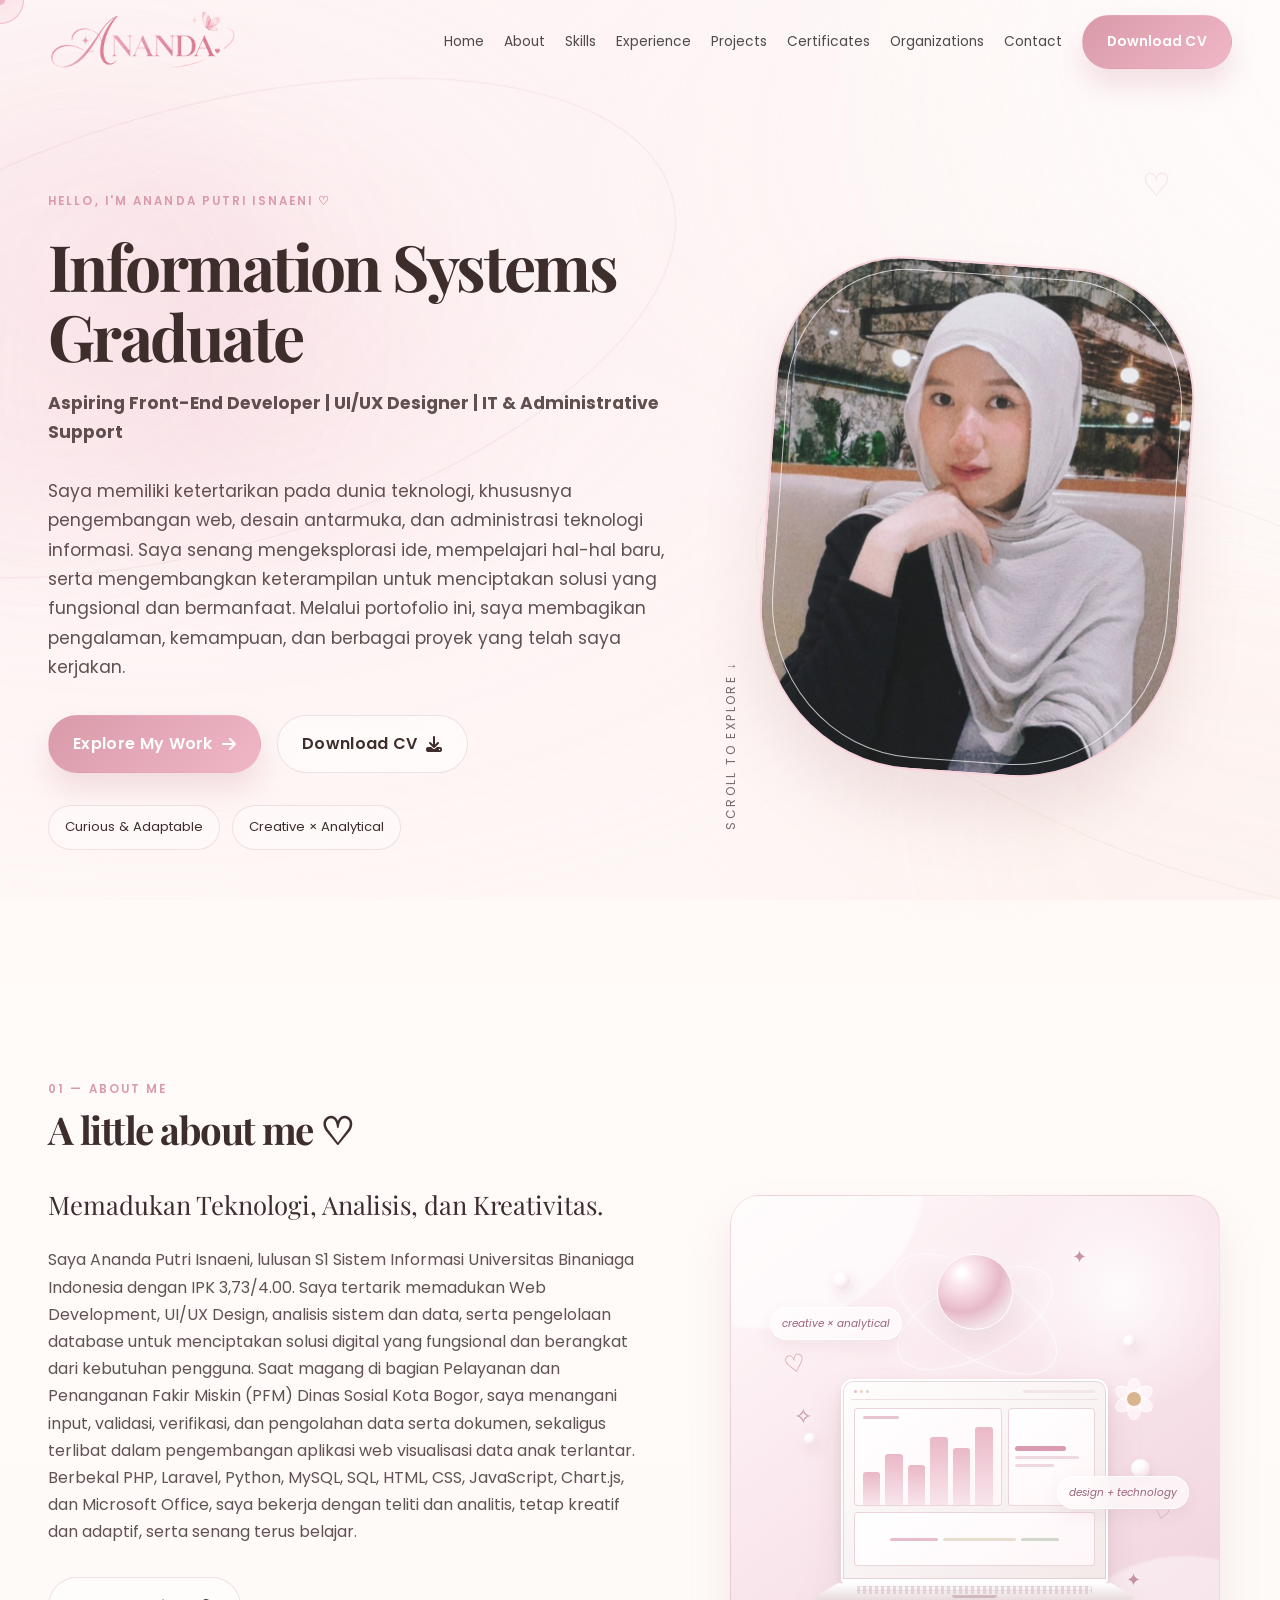
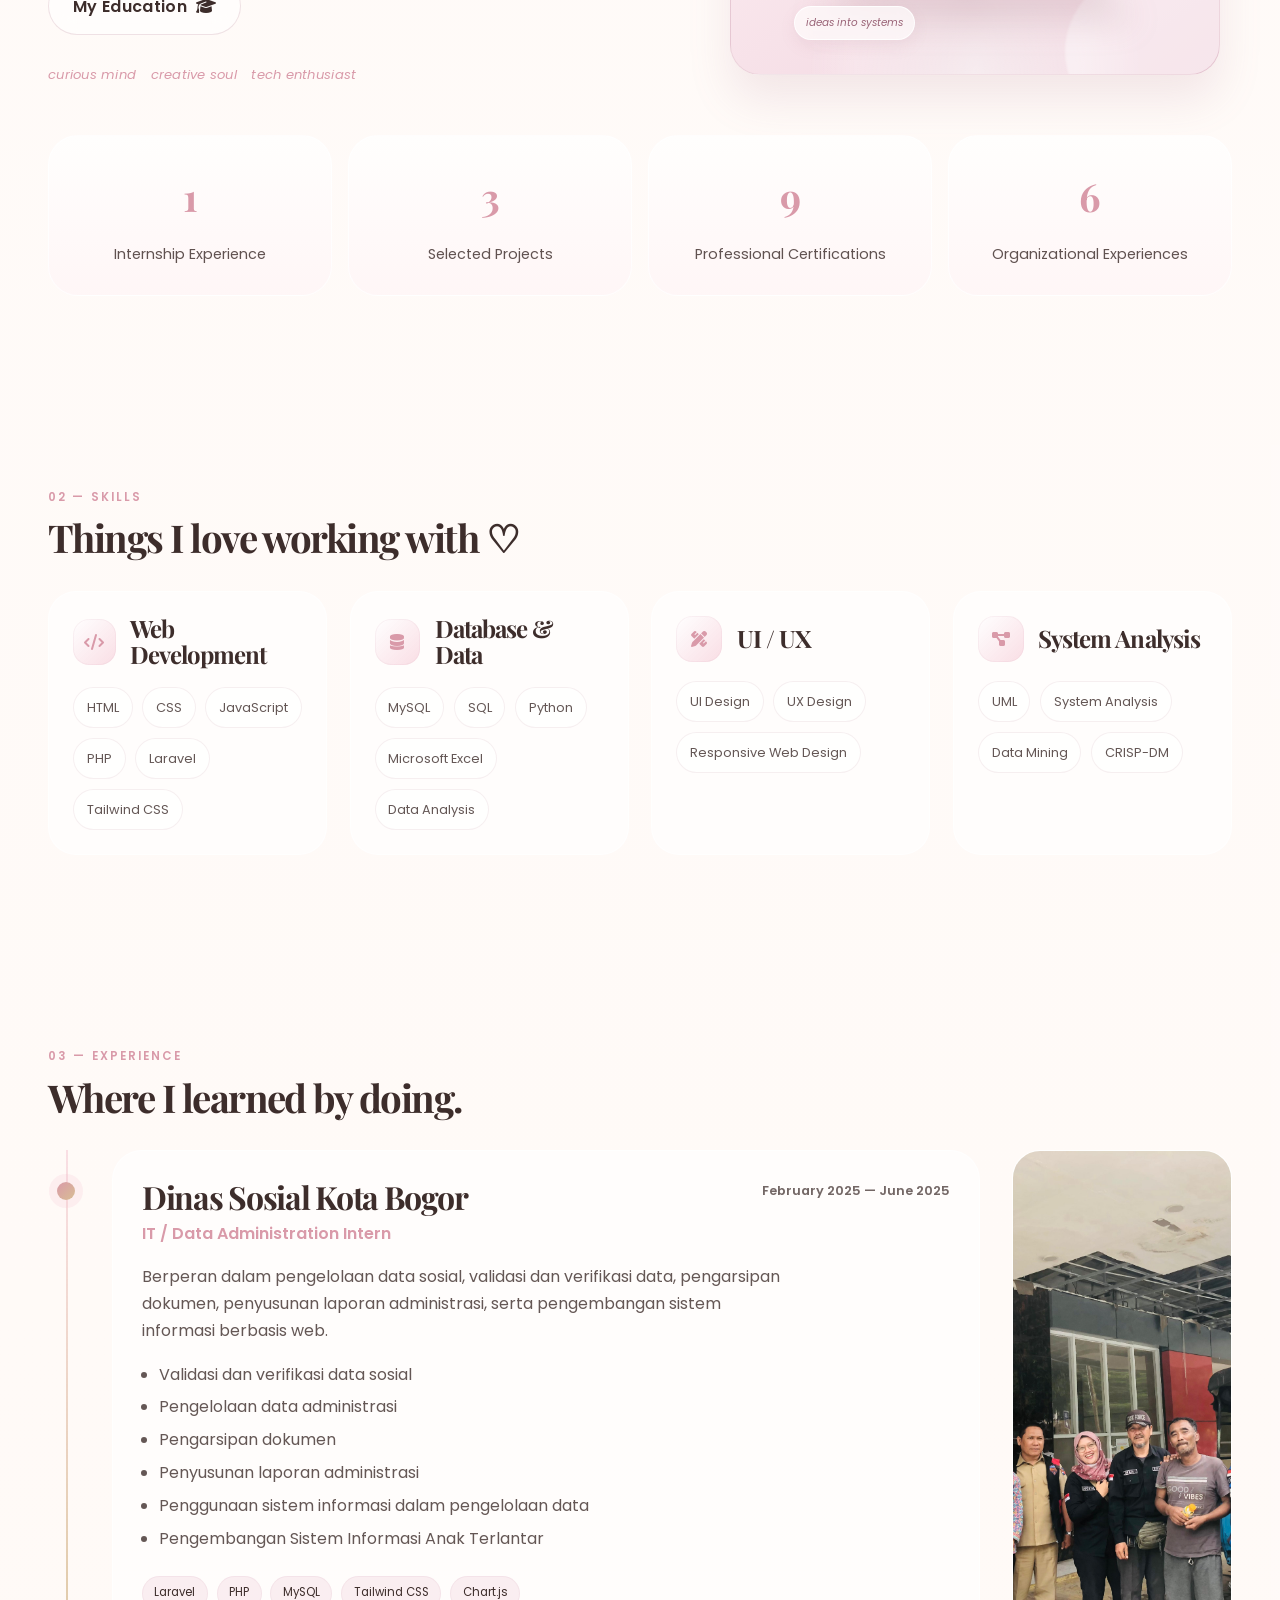
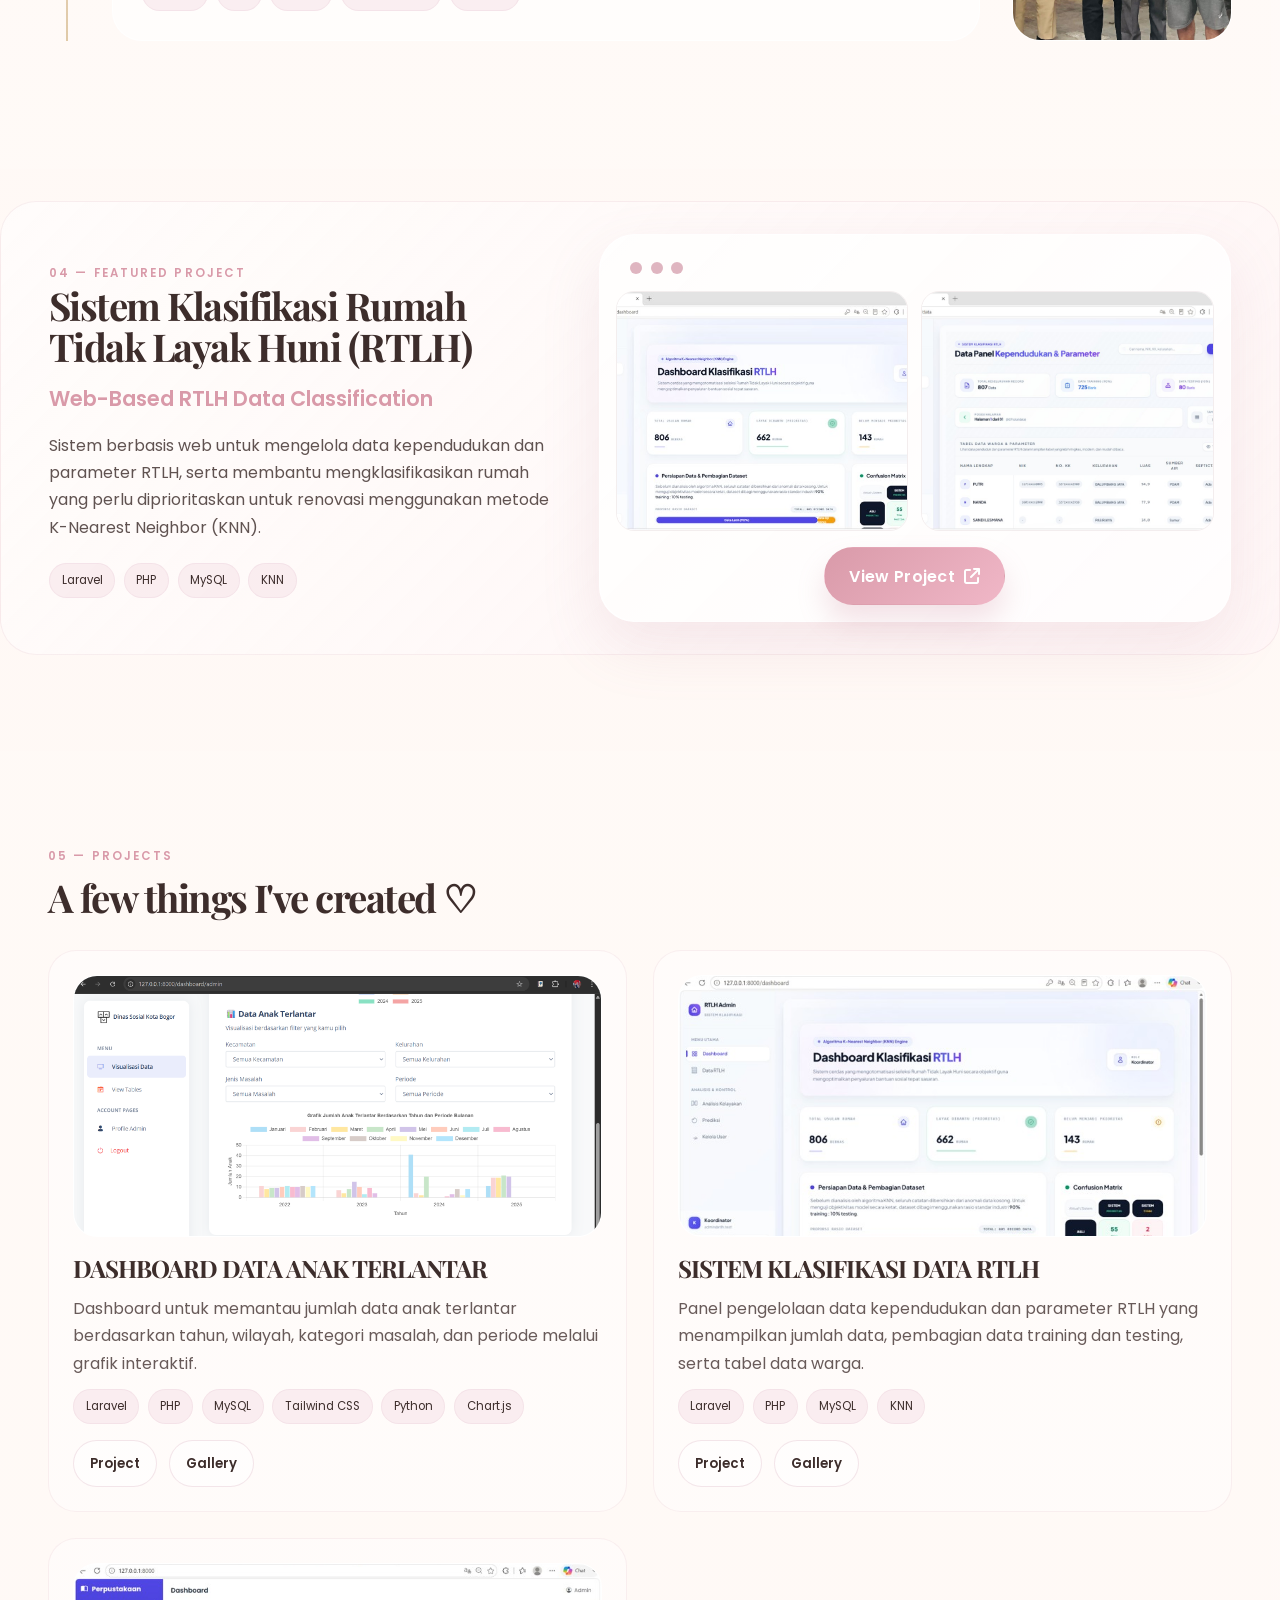
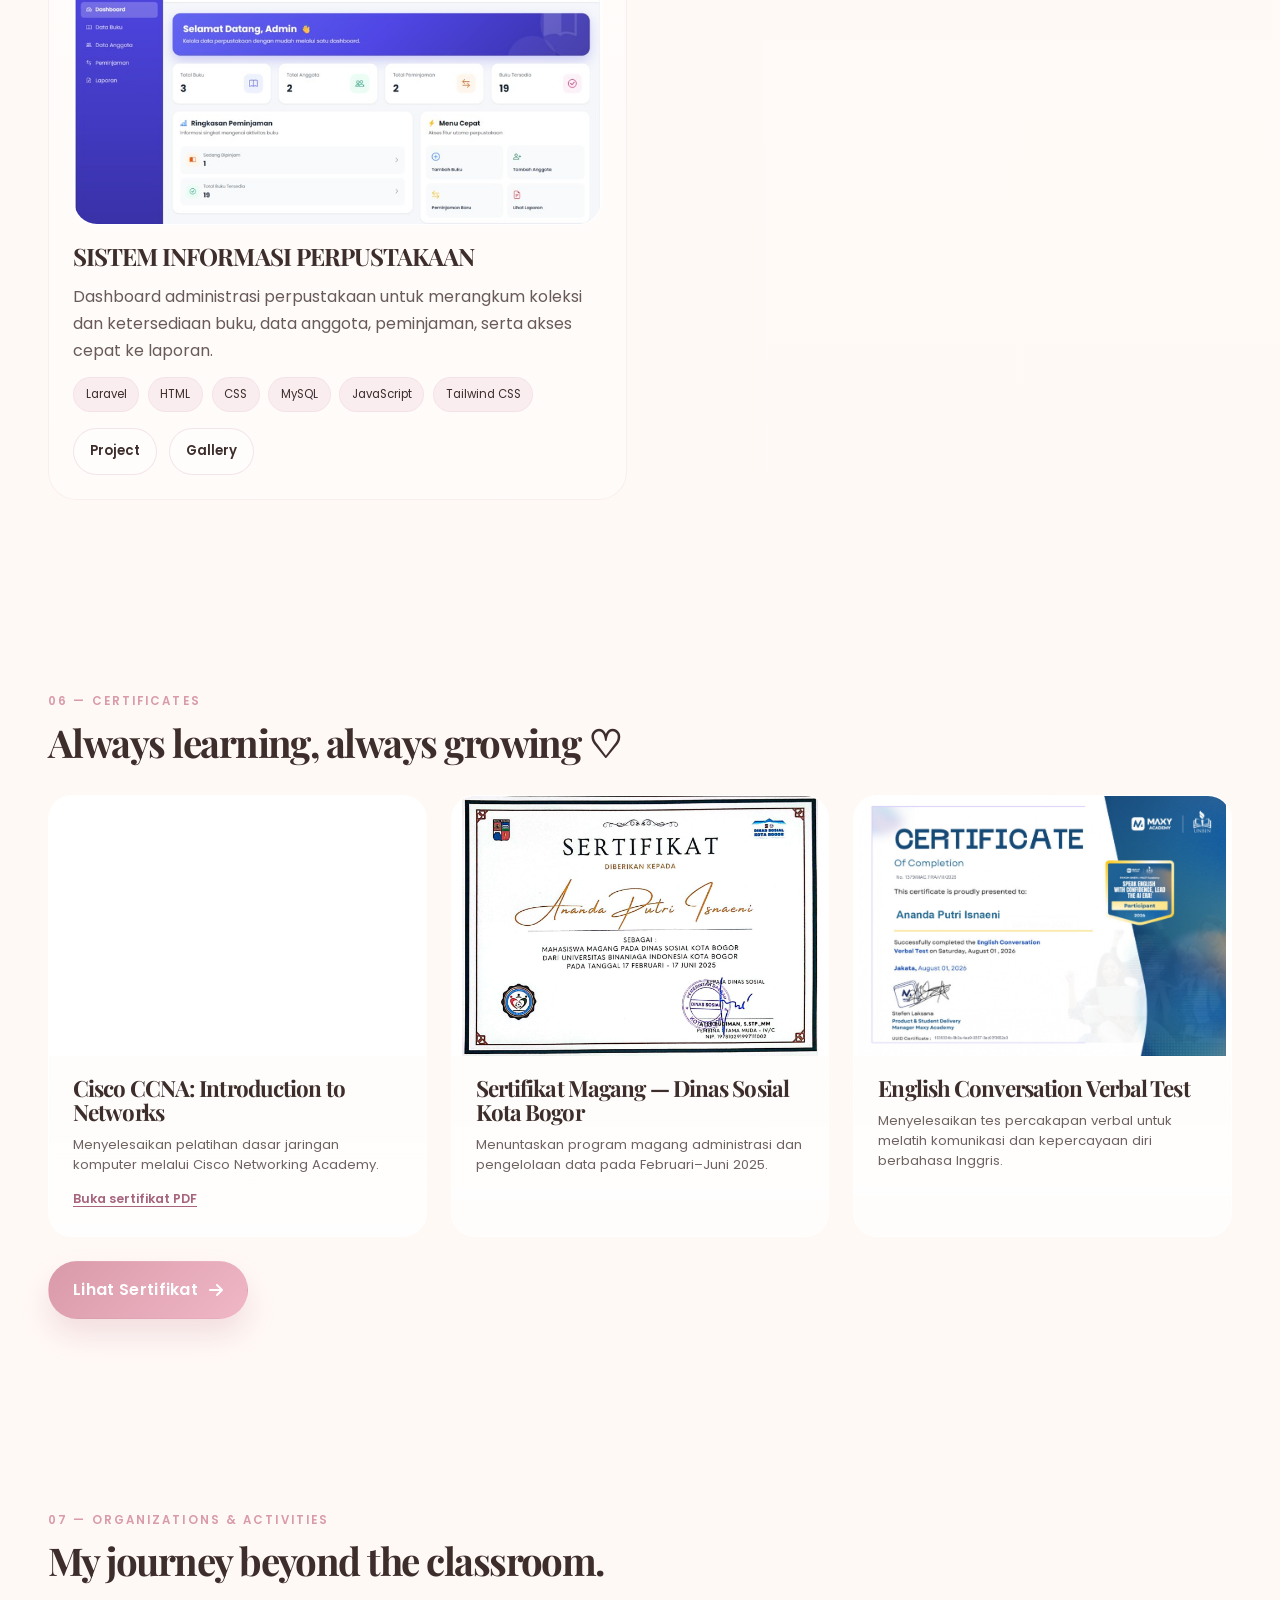
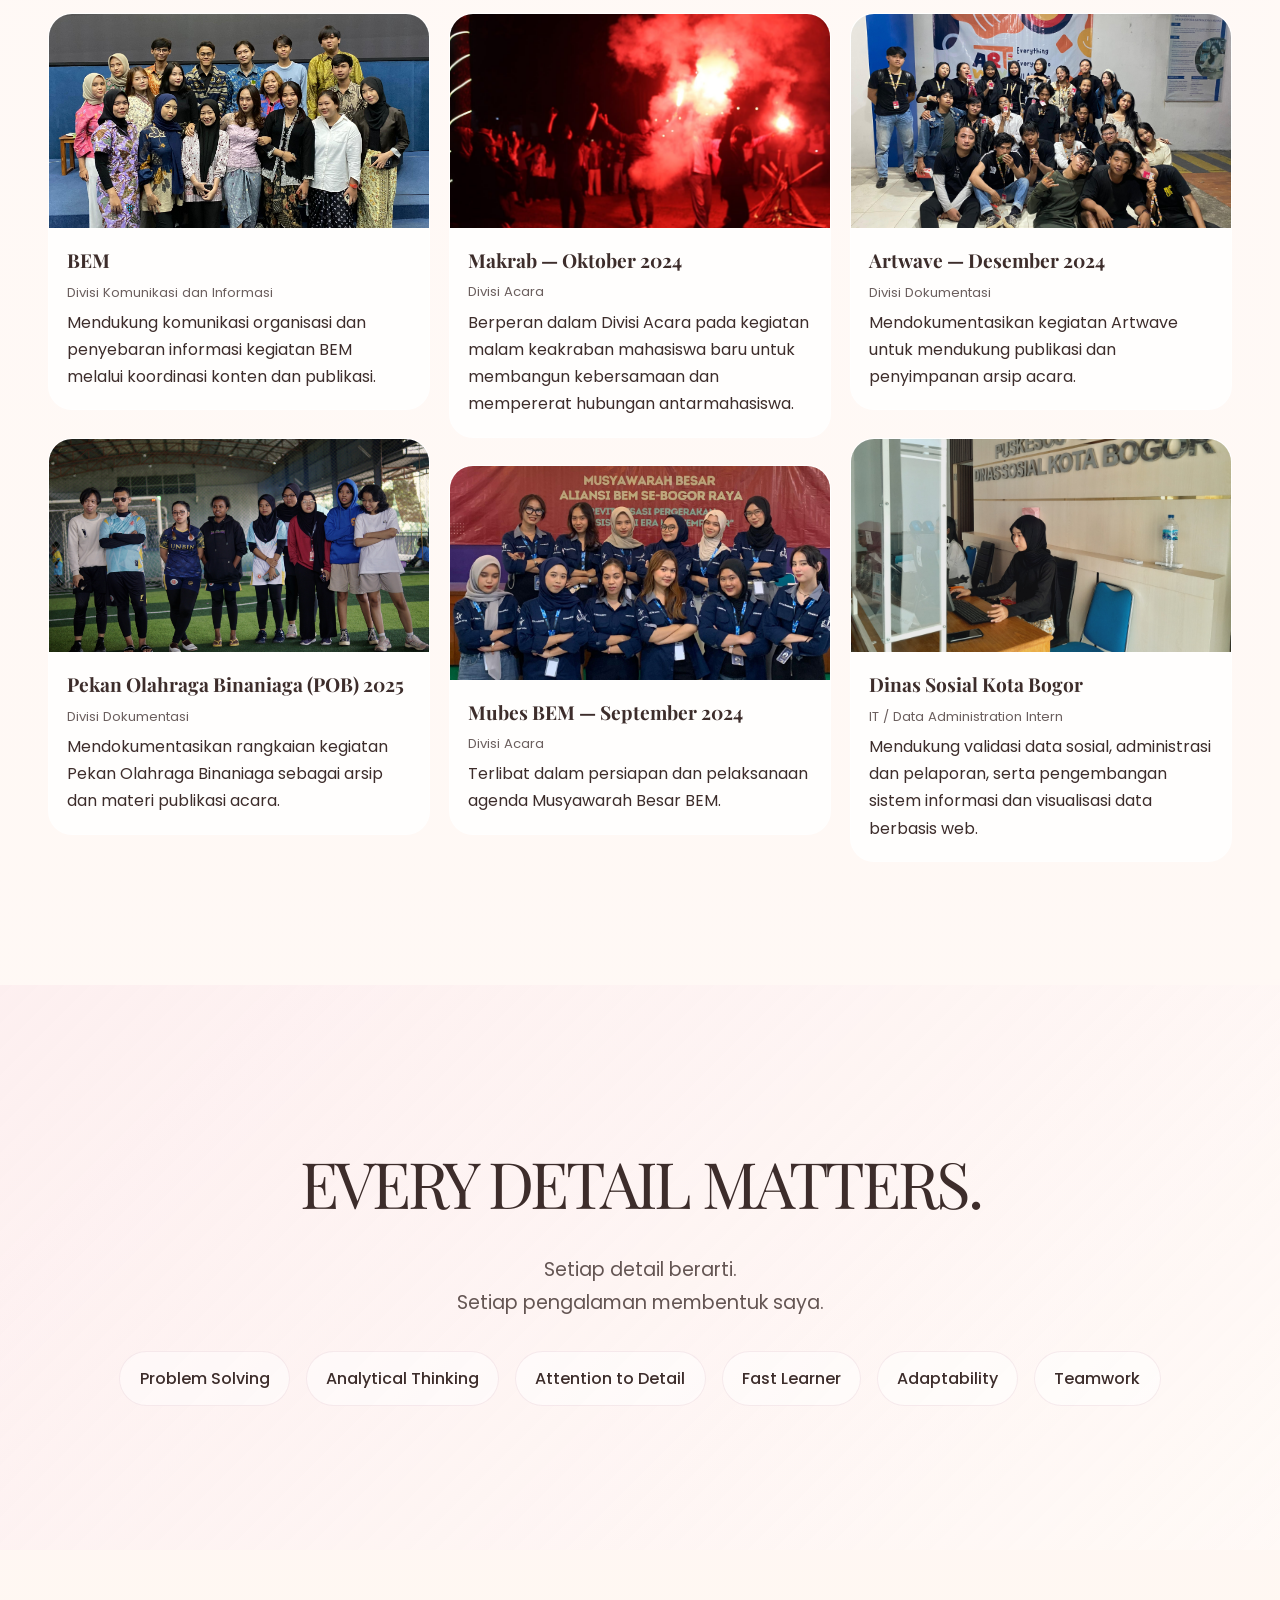
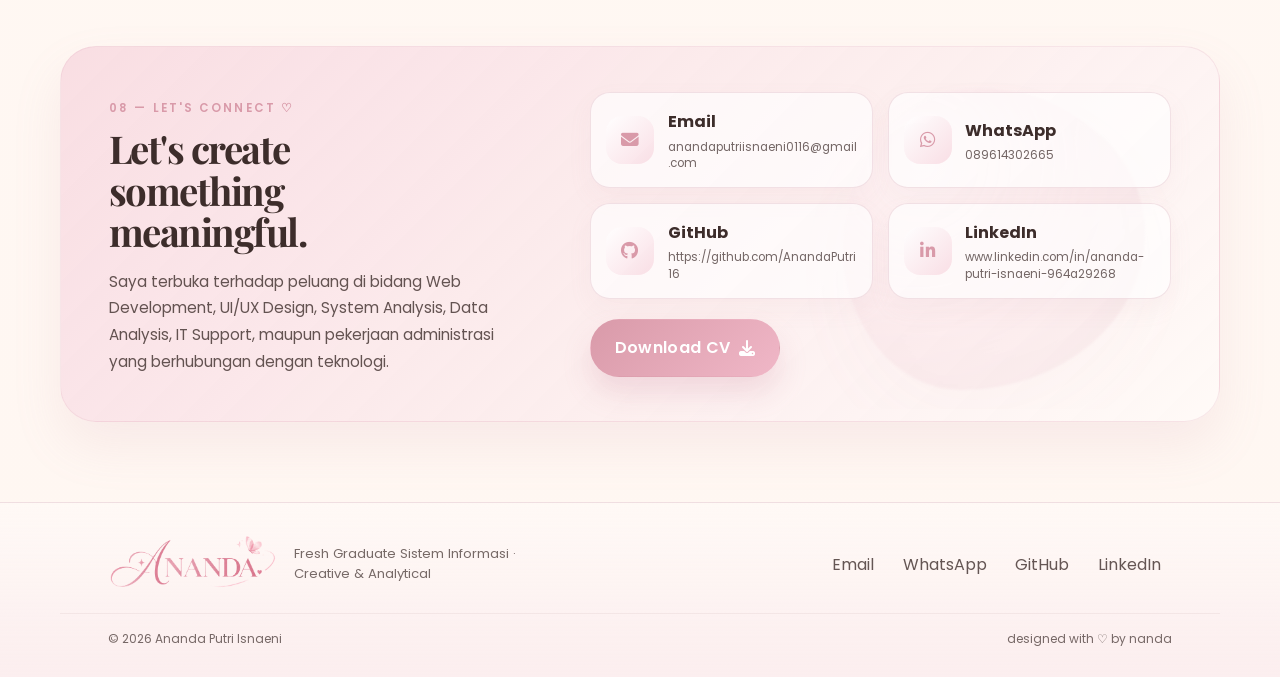
==== commit 8d637228: "Update portfolio website" ====
--- a/index.html
+++ b/index.html
@@ -101,15 +101,18 @@
         <div class="hero-glow glow-two"></div>
         <div class="container hero-grid">
           <div class="hero-copy reveal-up">
-            <p class="eyebrow">HELLO, I'M ANANDA PUTRI ISNAENI♡</p>
+            <p class="eyebrow">HELLO, I'M ANANDA PUTRI ISNAENI ♡</p>
             <h1>
-              Menciptakan Solusi Digital<br />
-              <span>Melalui Teknologi &amp; Kreativitas.</span>
+              Information Systems Graduate
             </h1>
             <p class="lead">
-              Fresh Graduate Sistem Informasi yang memiliki ketertarikan pada Web
-              Development, UI/UX Design, System Analysis, Data Analysis, dan
-              pengembangan solusi digital.
+              <strong>Aspiring Front-End Developer | UI/UX Designer | IT &amp; Administrative Support</strong><br /><br />
+              Saya memiliki ketertarikan pada dunia teknologi, khususnya
+              pengembangan web, desain antarmuka, dan administrasi teknologi
+              informasi. Saya senang mengeksplorasi ide, mempelajari hal-hal baru,
+              serta mengembangkan keterampilan untuk menciptakan solusi yang
+              fungsional dan bermanfaat. Melalui portofolio ini, saya membagikan
+              pengalaman, kemampuan, dan berbagai proyek yang telah saya kerjakan.
             </p>
 
             <div class="cta-group">
@@ -122,7 +125,7 @@
             </div>
 
             <div class="floating-tags" aria-label="Highlights">
-              <span>Information Systems Graduate</span>
+              <span>Curious &amp; Adaptable</span>
               <span>Creative × Analytical</span>
             </div>
           </div>
@@ -152,12 +155,24 @@
             <div class="about-copy reveal-up">
               <p class="statement">Memadukan Teknologi, Analisis, dan Kreativitas.</p>
               <p>
-                Saya merupakan Fresh Graduate Sistem Informasi yang memiliki
-                ketertarikan dalam pengembangan website, UI/UX Design, analisis
-                sistem, pengolahan data, dan pengembangan solusi digital. Saya
-                senang mengubah kebutuhan pengguna menjadi sistem yang terstruktur,
-                fungsional, dan mudah digunakan.
+                Saya Ananda Putri Isnaeni, lulusan S1 Sistem Informasi Universitas
+                Binaniaga Indonesia dengan IPK 3,73/4.00. Saya tertarik memadukan
+                Web Development, UI/UX Design, analisis sistem dan data, serta
+                pengelolaan database untuk menciptakan solusi digital yang
+                fungsional dan berangkat dari kebutuhan pengguna. Saat magang di
+                bagian Pelayanan dan Penanganan Fakir Miskin (PFM) Dinas Sosial
+                Kota Bogor, saya menangani input, validasi, verifikasi, dan
+                pengolahan data serta dokumen, sekaligus terlibat dalam
+                pengembangan aplikasi web visualisasi data anak terlantar.
+                Berbekal PHP, Laravel, Python, MySQL, SQL, HTML, CSS, JavaScript,
+                Chart.js, dan Microsoft Office, saya bekerja dengan teliti dan
+                analitis, tetap kreatif dan adaptif, serta senang terus belajar.
               </p>
+              <div class="cta-group about-education-cta">
+                <a href="education.html" class="btn btn-secondary">
+                  My Education <i class="fa-solid fa-graduation-cap" aria-hidden="true"></i>
+                </a>
+              </div>
               <div class="decorative-words" aria-label="Personal qualities">
                 <span>curious mind</span>
                 <span>creative soul</span>
@@ -206,20 +221,20 @@
           </div>
 
           <div class="stats-grid reveal-up">
-            <article class="stat-card" data-target="1" data-suffix="+">
-              <strong>01+</strong>
+            <article class="stat-card" data-count-selector="#experience .timeline-item">
+              <strong>0</strong>
               <span>Internship Experience</span>
             </article>
-            <article class="stat-card" data-target="4" data-suffix="+">
-              <strong>04+</strong>
+            <article class="stat-card" data-count-selector="#projects .project-card">
+              <strong>0</strong>
               <span>Selected Projects</span>
             </article>
-            <article class="stat-card" data-target="2" data-suffix="+">
-              <strong>02+</strong>
+            <article class="stat-card" data-count-source="certificates">
+              <strong>0</strong>
               <span>Professional Certifications</span>
             </article>
-            <article class="stat-card" data-target="6" data-suffix="+">
-              <strong>06+</strong>
+            <article class="stat-card" data-count-selector="#organizations .org-card">
+              <strong>0</strong>
               <span>Organizational Experiences</span>
             </article>
           </div>
@@ -452,26 +467,6 @@
               </div>
             </article>
 
-            <article class="project-card reveal-up">
-              <div class="project-image soft-frame">
-                <img src="assets/images/projects/portofolio.png" alt="Halaman beranda portfolio personal Ananda Putri Isnaeni" />
-              </div>
-              <div class="project-content">
-                <h3>PORTFOLIO PERSONAL</h3>
-                <p>Website portfolio personal yang memperkenalkan profil dan minat di bidang teknologi melalui tampilan visual interaktif dan navigasi ke berbagai bagian portfolio.</p>
-                <div class="stack-tags">
-                  <span>HTML</span>
-                  <span>CSS</span>
-                  <span>JavaScript</span>
-                  <span>Tailwind CSS</span>
-                  <span>Three.js</span>
-                </div>
-                <div class="project-links">
-                  <a href="#projects">Project</a>
-                  <a href="#projects">Gallery</a>
-                </div>
-              </div>
-            </article>
           </div>
         </div>
       </section>
@@ -510,6 +505,10 @@
               </div>
             </article>
           </div>
+
+          <a href="certificates.html" class="btn btn-primary certificate-page-cta">
+            Lihat Sertifikat <i class="fa-solid fa-arrow-right" aria-hidden="true"></i>
+          </a>
         </div>
       </section>
 
@@ -608,7 +607,13 @@
               System Analysis, Data Analysis, IT Support, maupun pekerjaan administrasi
               yang berhubungan dengan teknologi.
             </p>
-
+          </div>
+
+          <div class="contact-info">
+            <div class="contact-visual" aria-hidden="true">
+              <div id="contact-3d" class="contact-3d"></div>
+              <div class="contact-fallback"></div>
+            </div>
             <div class="contact-list">
               <a href="mailto:anandaputriisnaeni0116@gmail.com" class="contact-card">
                 <span class="contact-icon"><i class="fa-solid fa-envelope"></i></span>
@@ -633,18 +638,20 @@
                   <small>https://github.com/AnandaPutri16</small>
                 </span>
               </a>
-            </div>
-
+
+              <a href="https://www.linkedin.com/in/ananda-putri-isnaeni-964a29268" class="contact-card" target="_blank" rel="noopener" aria-label="LinkedIn profile, opens in a new tab">
+                <span class="contact-icon"><i class="fa-brands fa-linkedin-in" aria-hidden="true"></i></span>
+                <span class="contact-text">
+                  <strong>LinkedIn</strong>
+                  <small>www.linkedin.com/in/ananda-putri-isnaeni-964a29268</small>
+                </span>
+              </a>
+            </div>
             <div class="cta-group contact-cta">
               <a href="assets/cv/CV-ATS-Ananda-Putri-Isnaeni.pdf" class="btn btn-primary" download>
                 Download CV <i class="fa-solid fa-download"></i>
               </a>
             </div>
-          </div>
-
-          <div class="contact-visual">
-            <div id="contact-3d" class="contact-3d" aria-label="Decorative contact 3D object"></div>
-            <div class="contact-fallback" aria-hidden="true"></div>
           </div>
         </div>
       </section>
@@ -663,6 +670,7 @@
           <a href="mailto:anandaputriisnaeni0116@gmail.com">Email</a>
           <a href="https://wa.me/6289614302665" target="_blank" rel="noopener">WhatsApp</a>
           <a href="https://github.com/AnandaPutri16" target="_blank" rel="noopener">GitHub</a>
+          <a href="https://www.linkedin.com/in/ananda-putri-isnaeni-964a29268" target="_blank" rel="noopener">LinkedIn</a>
         </div>
       </div>
 
@@ -680,6 +688,7 @@
     </div>
 
     <script src="https://cdn.jsdelivr.net/npm/three@0.161.0/build/three.min.js"></script>
+    <script src="js/certificates-data.js"></script>
     <script src="js/script.js"></script>
   </body>
 </html>
--- a/css/style.css
+++ b/css/style.css
@@ -1425,6 +1425,13 @@
   gap: 1.5rem;
 }
 
+#certificates .certificate-page-cta {
+  display: inline-flex;
+  align-items: center;
+  gap: 0.65rem;
+  margin-top: 1.5rem;
+}
+
 .certificate-card {
   position: relative;
   overflow: hidden;
@@ -1581,65 +1588,91 @@
 
 .contact-wrap {
   display: grid;
-  grid-template-columns: 1.1fr 0.9fr;
-  gap: 2rem;
-  align-items: center;
+  grid-template-columns: minmax(0, 0.85fr) minmax(0, 1.15fr);
+  gap: clamp(2rem, 4vw, 3.5rem);
+  align-items: center;
+  max-width: 1160px;
+  margin-inline: auto;
   background: linear-gradient(135deg, rgba(248, 217, 224, 0.84), rgba(255, 250, 247, 0.98));
   border: 1px solid rgba(227, 179, 194, 0.28);
   border-radius: 36px;
-  padding: 2rem;
+  padding: clamp(1.5rem, 3.5vw, 3rem);
   box-shadow: 0 24px 50px rgba(200, 136, 153, 0.12);
+}
+
+.contact-section .contact-wrap {
+  max-width: 1160px;
+}
+
+.contact-copy {
+  position: relative;
+  z-index: 1;
+  max-width: 430px;
 }
 
 .contact-copy h2 {
   margin-top: 0.5rem;
+  max-width: 13ch;
+  font-size: clamp(2rem, 3vw, 2.8rem);
 }
 
 .contact-copy p {
   margin-top: 1rem;
-  max-width: 620px;
+  max-width: 44ch;
   color: rgba(61, 45, 43, 0.8);
+  font-size: 0.95rem;
+  line-height: 1.75;
+}
+
+.contact-info {
+  position: relative;
+  min-width: 0;
 }
 
 .contact-list {
   display: grid;
   grid-template-columns: repeat(2, minmax(0, 1fr));
-  gap: 1rem;
-  margin-top: 2rem;
+  gap: 0.9rem;
 }
 
 .contact-card {
   display: flex;
-  align-items: center;
-  gap: 1rem;
-  padding: 1rem 1.1rem;
-  border-radius: 24px;
-  background: rgba(255,255,255,0.54);
-  border: 1px solid rgba(211, 165, 179, 0.22);
-  transition: transform 0.25s ease, box-shadow 0.25s ease, border-color 0.25s ease;
+  min-width: 0;
+  min-height: 96px;
+  align-items: center;
+  gap: 0.85rem;
+  padding: 0.95rem;
+  border-radius: 20px;
+  background: rgba(255, 255, 255, 0.66);
+  border: 1px solid rgba(211, 165, 179, 0.3);
+  box-shadow: 0 10px 24px rgba(200, 136, 153, 0.07);
+  transition: transform 0.25s ease, box-shadow 0.25s ease, border-color 0.25s ease, background 0.25s ease;
 }
 
 .contact-card:hover,
 .contact-card:focus-visible {
-  transform: translateY(-6px);
+  transform: translateY(-4px);
   border-color: rgba(217, 154, 171, 0.38);
-  box-shadow: 0 18px 34px rgba(204, 138, 159, 0.1);
+  background: rgba(255, 255, 255, 0.88);
+  box-shadow: 0 16px 30px rgba(204, 138, 159, 0.14);
 }
 
 .contact-icon {
   display: inline-flex;
+  flex: 0 0 48px;
   align-items: center;
   justify-content: center;
-  width: 52px;
-  height: 52px;
-  border-radius: 18px;
+  width: 48px;
+  height: 48px;
+  border-radius: 16px;
   background: linear-gradient(135deg, rgba(255,255,255,0.9), rgba(249,221,228,0.95));
   color: var(--dusty);
-  font-size: 1.2rem;
+  font-size: 1.1rem;
 }
 
 .contact-text {
   display: flex;
+  min-width: 0;
   flex-direction: column;
   gap: 0.2rem;
   flex: 1;
@@ -1650,37 +1683,74 @@
 }
 
 .contact-text small {
-  font-size: 0.75rem;
+  font-size: 0.72rem;
+  line-height: 1.45;
   color: rgba(61, 45, 43, 0.72);
+  overflow-wrap: anywhere;
 }
 
 .contact-cta {
-  margin-top: 1.8rem;
+  position: relative;
+  z-index: 1;
+  margin-top: 1.25rem;
 }
 
 .contact-visual {
+  position: absolute;
+  z-index: 0;
+  inset: -2rem -1.5rem;
+  min-height: 0;
+  overflow: hidden;
+  pointer-events: none;
+}
+
+#contact .contact-3d {
+  z-index: 1;
+  inset: 0;
+  opacity: 0.28;
+}
+
+#contact .contact-fallback {
+  z-index: 0;
+  top: 8%;
+  right: 8%;
+  display: block;
+  width: 48%;
+  opacity: 0.16;
+  filter: blur(1px);
+}
+
+#contact .contact-list,
+#contact .contact-cta {
   position: relative;
-  min-height: 520px;
+  z-index: 1;
 }
 
 .site-footer {
-  padding: 2rem 0 3rem;
+  overflow: hidden;
+  padding: 2rem 0 1.75rem;
   border-top: 1px solid rgba(194, 165, 172, 0.2);
-  background: rgba(255,255,255,0.24);
+  background: linear-gradient(180deg, rgba(255, 250, 247, 0.78), rgba(249, 231, 236, 0.58));
+}
+
+footer.site-footer > .container {
+  max-width: 1160px;
 }
 
 .footer-inner {
   display: flex;
   align-items: center;
   justify-content: space-between;
+  gap: 2rem;
+  padding-bottom: 1.25rem;
+}
+
+.footer-brand {
+  display: flex;
+  min-width: 0;
+  flex-direction: row;
+  align-items: center;
   gap: 1rem;
-  padding-bottom: 1.5rem;
-}
-
-.footer-brand {
-  display: flex;
-  flex-direction: column;
-  gap: 0.5rem;
 }
 
 .footer-logo {
@@ -1689,24 +1759,48 @@
 }
 
 .footer-brand p {
+  max-width: 32ch;
   color: rgba(61, 45, 43, 0.7);
+  font-size: 0.82rem;
+  line-height: 1.55;
 }
 
 .footer-links {
   display: flex;
   flex-wrap: wrap;
-  gap: 1rem;
+  align-items: center;
+  justify-content: flex-end;
+  gap: 0.35rem;
   color: rgba(61, 45, 43, 0.8);
 }
 
+.footer-links a {
+  display: inline-flex;
+  min-height: 40px;
+  align-items: center;
+  padding: 0.4rem 0.65rem;
+  border: 1px solid transparent;
+  border-radius: 999px;
+  transition: color 0.22s ease, background 0.22s ease, border-color 0.22s ease, transform 0.22s ease;
+}
+
+.footer-links a:hover,
+.footer-links a:focus-visible {
+  transform: translateY(-2px);
+  border-color: rgba(211, 165, 179, 0.24);
+  color: #a7657d;
+  background: rgba(255, 255, 255, 0.62);
+}
+
 .footer-bottom {
   display: flex;
+  align-items: center;
   justify-content: space-between;
   gap: 1rem;
-  font-size: 0.74rem;
+  font-size: 0.75rem;
   color: rgba(61, 45, 43, 0.7);
   border-top: 1px solid rgba(190, 153, 163, 0.15);
-  padding-top: 1rem;
+  padding-top: 0.9rem;
 }
 
 .lightbox {
@@ -1955,8 +2049,22 @@
     align-items: flex-start;
   }
 
+  .footer-brand {
+    flex-direction: column;
+    align-items: flex-start;
+    gap: 0.3rem;
+  }
+
+  .footer-links {
+    justify-content: flex-start;
+  }
+
   .contact-wrap {
     padding: 1.4rem;
+  }
+
+  #contact .contact-visual {
+    inset: 0;
   }
 
   .project-card { padding: 1.25rem; }
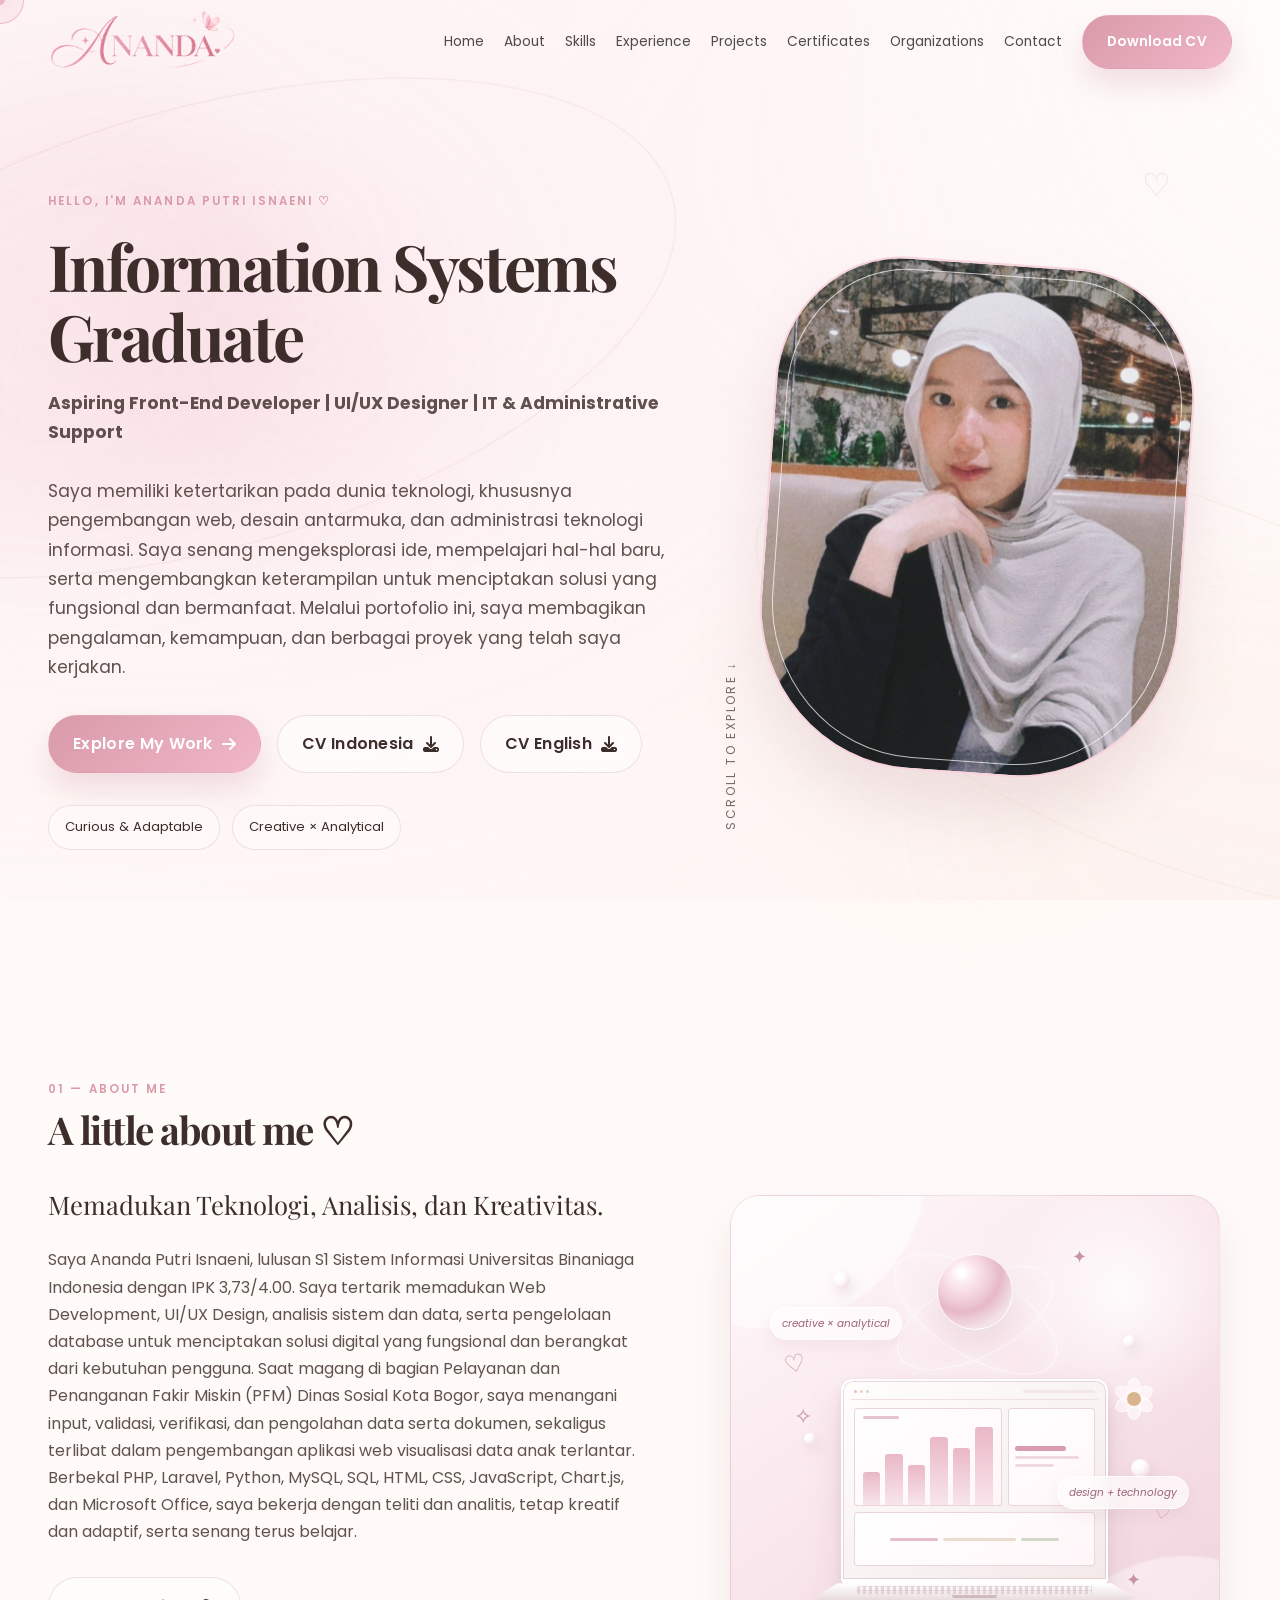
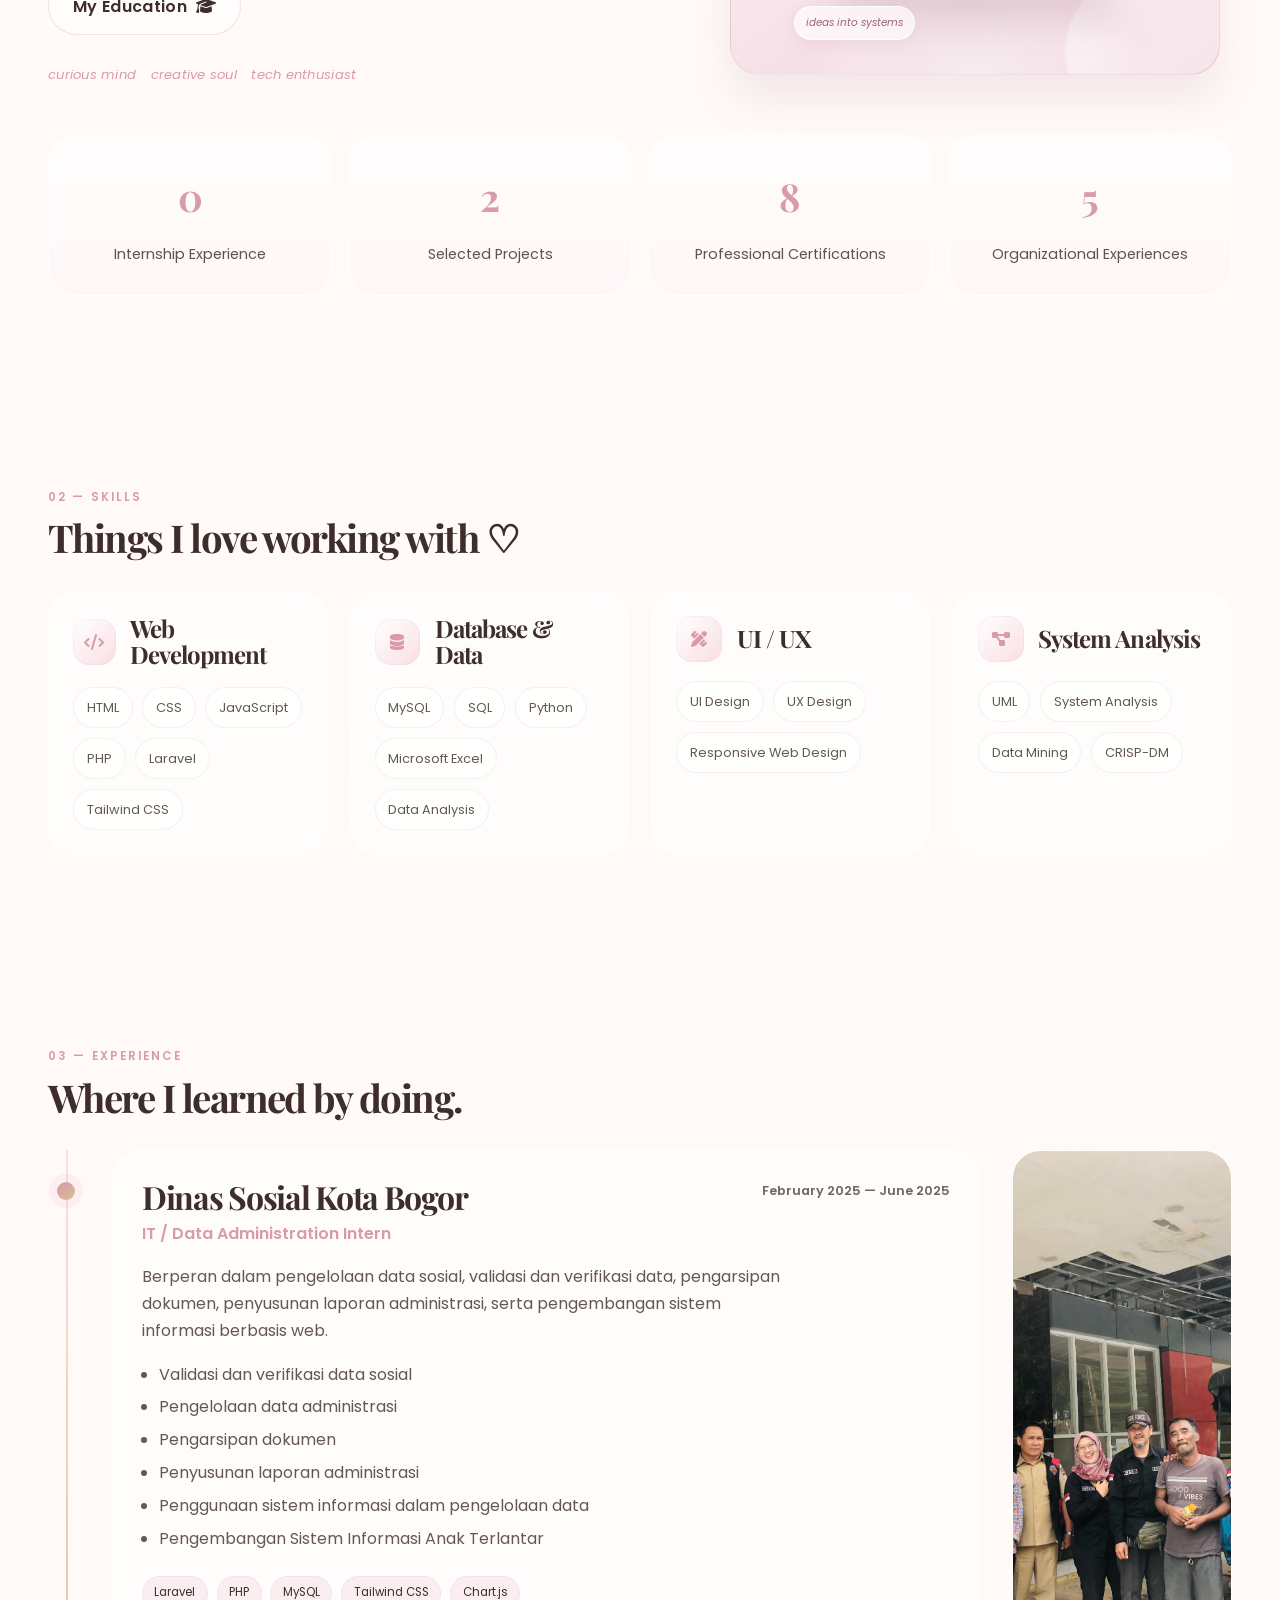
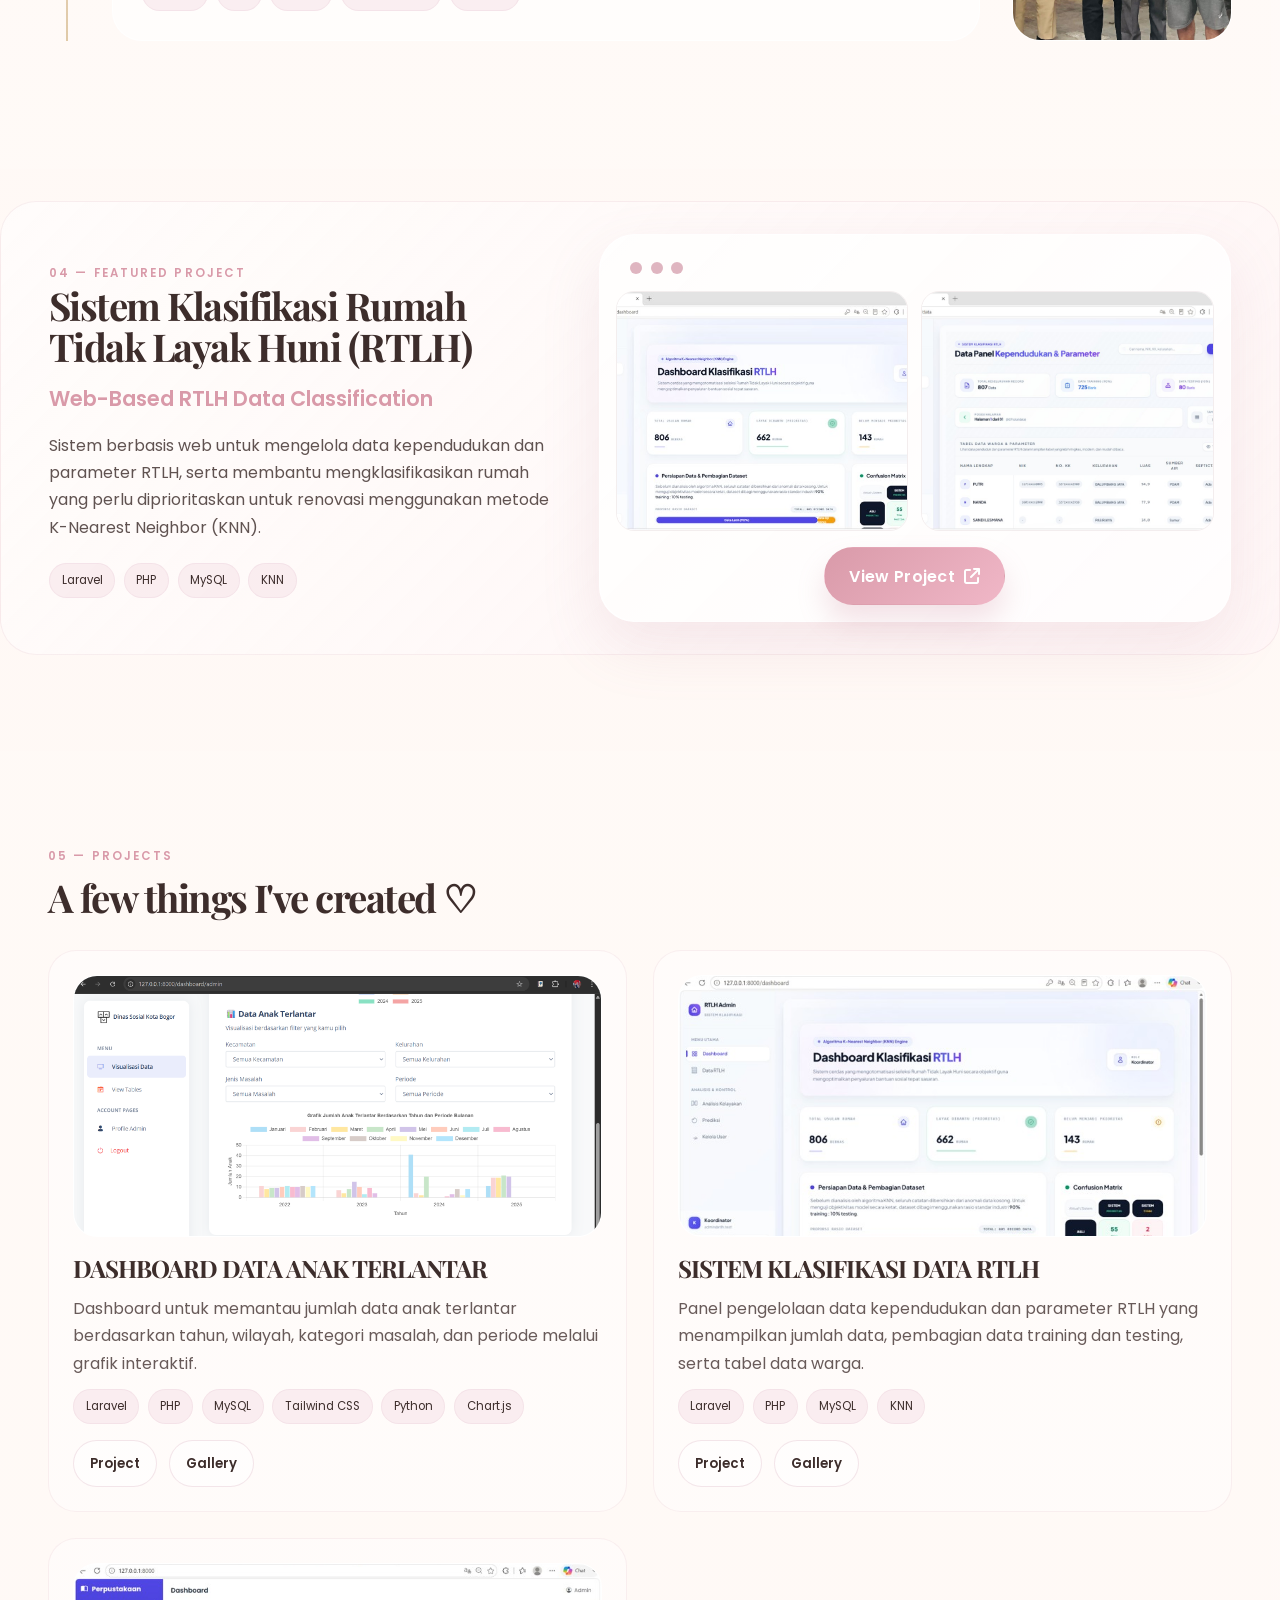
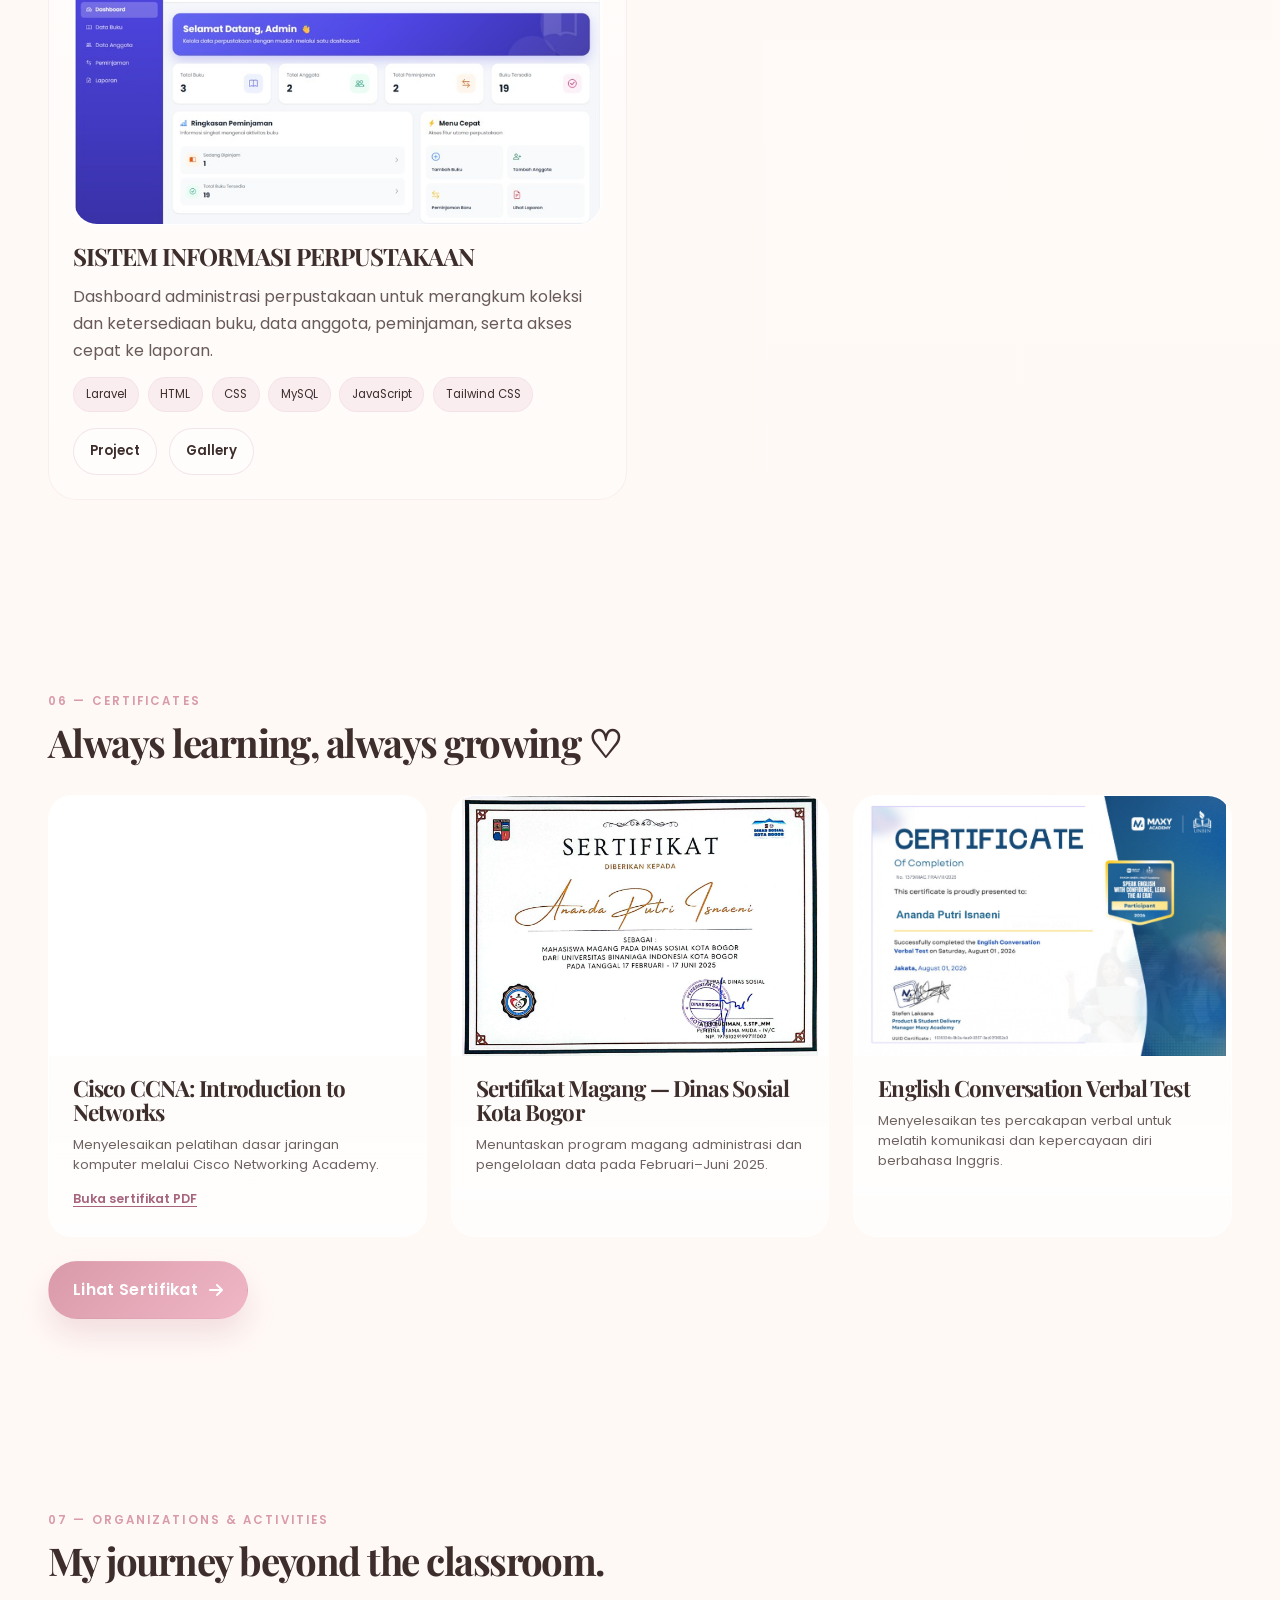
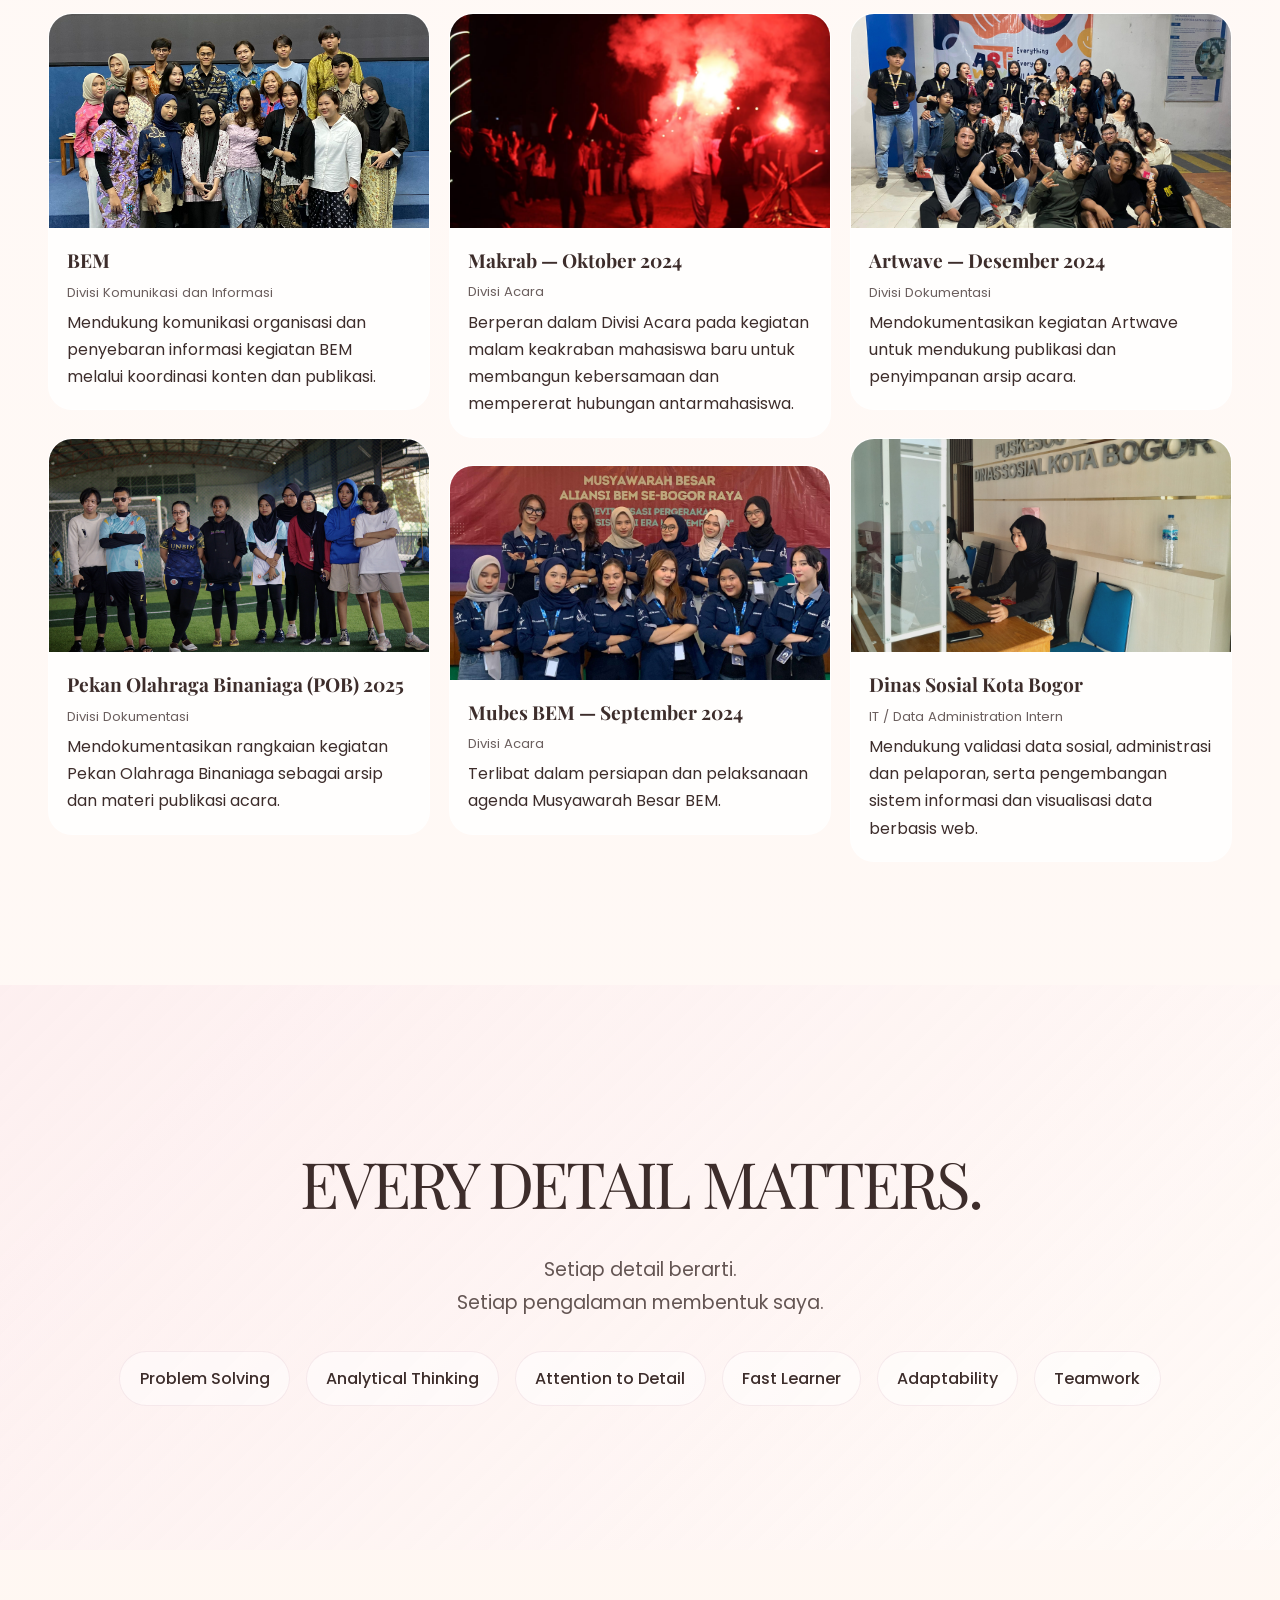
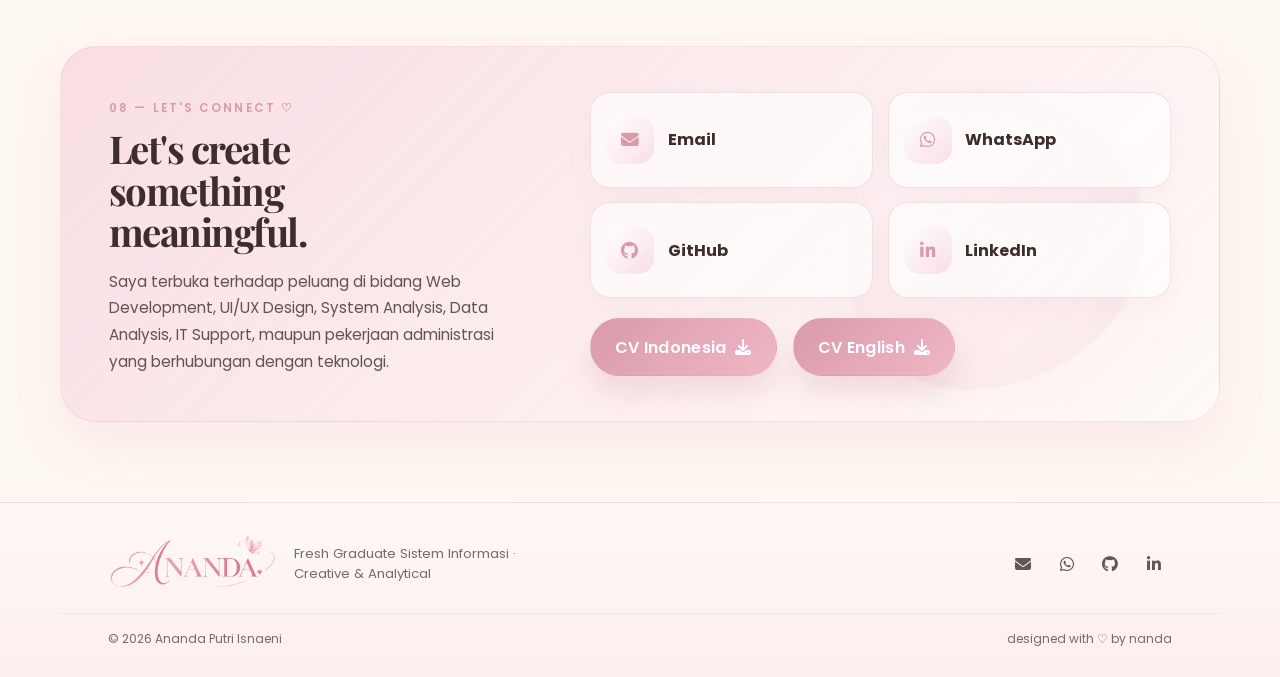
==== commit 304f5657: "Update Portofolio CV" ====
--- a/index.html
+++ b/index.html
@@ -83,11 +83,7 @@
           <a href="#certificates">Certificates</a>
           <a href="#organizations">Organizations</a>
           <a href="#contact">Contact</a>
-          <a
-            href="assets/cv/CV-ATS-Ananda-Putri-Isnaeni.pdf"
-            class="btn btn-primary nav-cv"
-            download
-          >
+          <a href="#contact" class="btn btn-primary nav-cv" aria-label="Go to CV downloads">
             Download CV
           </a>
         </nav>
@@ -119,8 +115,11 @@
               <a href="#projects" class="btn btn-primary">
                 Explore My Work <i class="fa-solid fa-arrow-right"></i>
               </a>
-              <a href="assets/cv/CV-ATS-Ananda-Putri-Isnaeni.pdf" class="btn btn-secondary" download>
-                Download CV <i class="fa-solid fa-download"></i>
+              <a href="assets/cv/CV%20ATS%20NEW%203%20-%20ANANDA%20PUTRI%20ISNAENI.pdf" class="btn btn-secondary" download="CV-Ananda-Putri-Isnaeni-Indonesia.pdf">
+                CV Indonesia <i class="fa-solid fa-download"></i>
+              </a>
+              <a href="assets/cv/CV%20ATS%20ENGLISH%20-%20ANANDA%20PUTRI%20ISNAENI.pdf" class="btn btn-secondary" download="CV-Ananda-Putri-Isnaeni-English.pdf">
+                CV English <i class="fa-solid fa-download"></i>
               </a>
             </div>
 
@@ -619,7 +618,6 @@
                 <span class="contact-icon"><i class="fa-solid fa-envelope"></i></span>
                 <span class="contact-text">
                   <strong>Email</strong>
-                  <small>anandaputriisnaeni0116@gmail.com</small>
                 </span>
               </a>
 
@@ -627,7 +625,6 @@
                 <span class="contact-icon"><i class="fa-brands fa-whatsapp"></i></span>
                 <span class="contact-text">
                   <strong>WhatsApp</strong>
-                  <small>089614302665</small>
                 </span>
               </a>
 
@@ -635,7 +632,6 @@
                 <span class="contact-icon"><i class="fa-brands fa-github"></i></span>
                 <span class="contact-text">
                   <strong>GitHub</strong>
-                  <small>https://github.com/AnandaPutri16</small>
                 </span>
               </a>
 
@@ -643,13 +639,15 @@
                 <span class="contact-icon"><i class="fa-brands fa-linkedin-in" aria-hidden="true"></i></span>
                 <span class="contact-text">
                   <strong>LinkedIn</strong>
-                  <small>www.linkedin.com/in/ananda-putri-isnaeni-964a29268</small>
                 </span>
               </a>
             </div>
             <div class="cta-group contact-cta">
-              <a href="assets/cv/CV-ATS-Ananda-Putri-Isnaeni.pdf" class="btn btn-primary" download>
-                Download CV <i class="fa-solid fa-download"></i>
+              <a href="assets/cv/CV%20ATS%20NEW%203%20-%20ANANDA%20PUTRI%20ISNAENI.pdf" class="btn btn-primary" download="CV-Ananda-Putri-Isnaeni-Indonesia.pdf">
+                CV Indonesia <i class="fa-solid fa-download"></i>
+              </a>
+              <a href="assets/cv/CV%20ATS%20ENGLISH%20-%20ANANDA%20PUTRI%20ISNAENI.pdf" class="btn btn-primary" download="CV-Ananda-Putri-Isnaeni-English.pdf">
+                CV English <i class="fa-solid fa-download"></i>
               </a>
             </div>
           </div>
@@ -667,10 +665,18 @@
         </div>
 
         <div class="footer-links">
-          <a href="mailto:anandaputriisnaeni0116@gmail.com">Email</a>
-          <a href="https://wa.me/6289614302665" target="_blank" rel="noopener">WhatsApp</a>
-          <a href="https://github.com/AnandaPutri16" target="_blank" rel="noopener">GitHub</a>
-          <a href="https://www.linkedin.com/in/ananda-putri-isnaeni-964a29268" target="_blank" rel="noopener">LinkedIn</a>
+          <a href="mailto:anandaputriisnaeni0116@gmail.com" aria-label="Email" title="Email">
+            <i class="fa-solid fa-envelope" aria-hidden="true"></i>
+          </a>
+          <a href="https://wa.me/6289614302665" target="_blank" rel="noopener" aria-label="WhatsApp" title="WhatsApp">
+            <i class="fa-brands fa-whatsapp" aria-hidden="true"></i>
+          </a>
+          <a href="https://github.com/AnandaPutri16" target="_blank" rel="noopener" aria-label="GitHub" title="GitHub">
+            <i class="fa-brands fa-github" aria-hidden="true"></i>
+          </a>
+          <a href="https://www.linkedin.com/in/ananda-putri-isnaeni-964a29268" target="_blank" rel="noopener" aria-label="LinkedIn" title="LinkedIn">
+            <i class="fa-brands fa-linkedin-in" aria-hidden="true"></i>
+          </a>
         </div>
       </div>
 
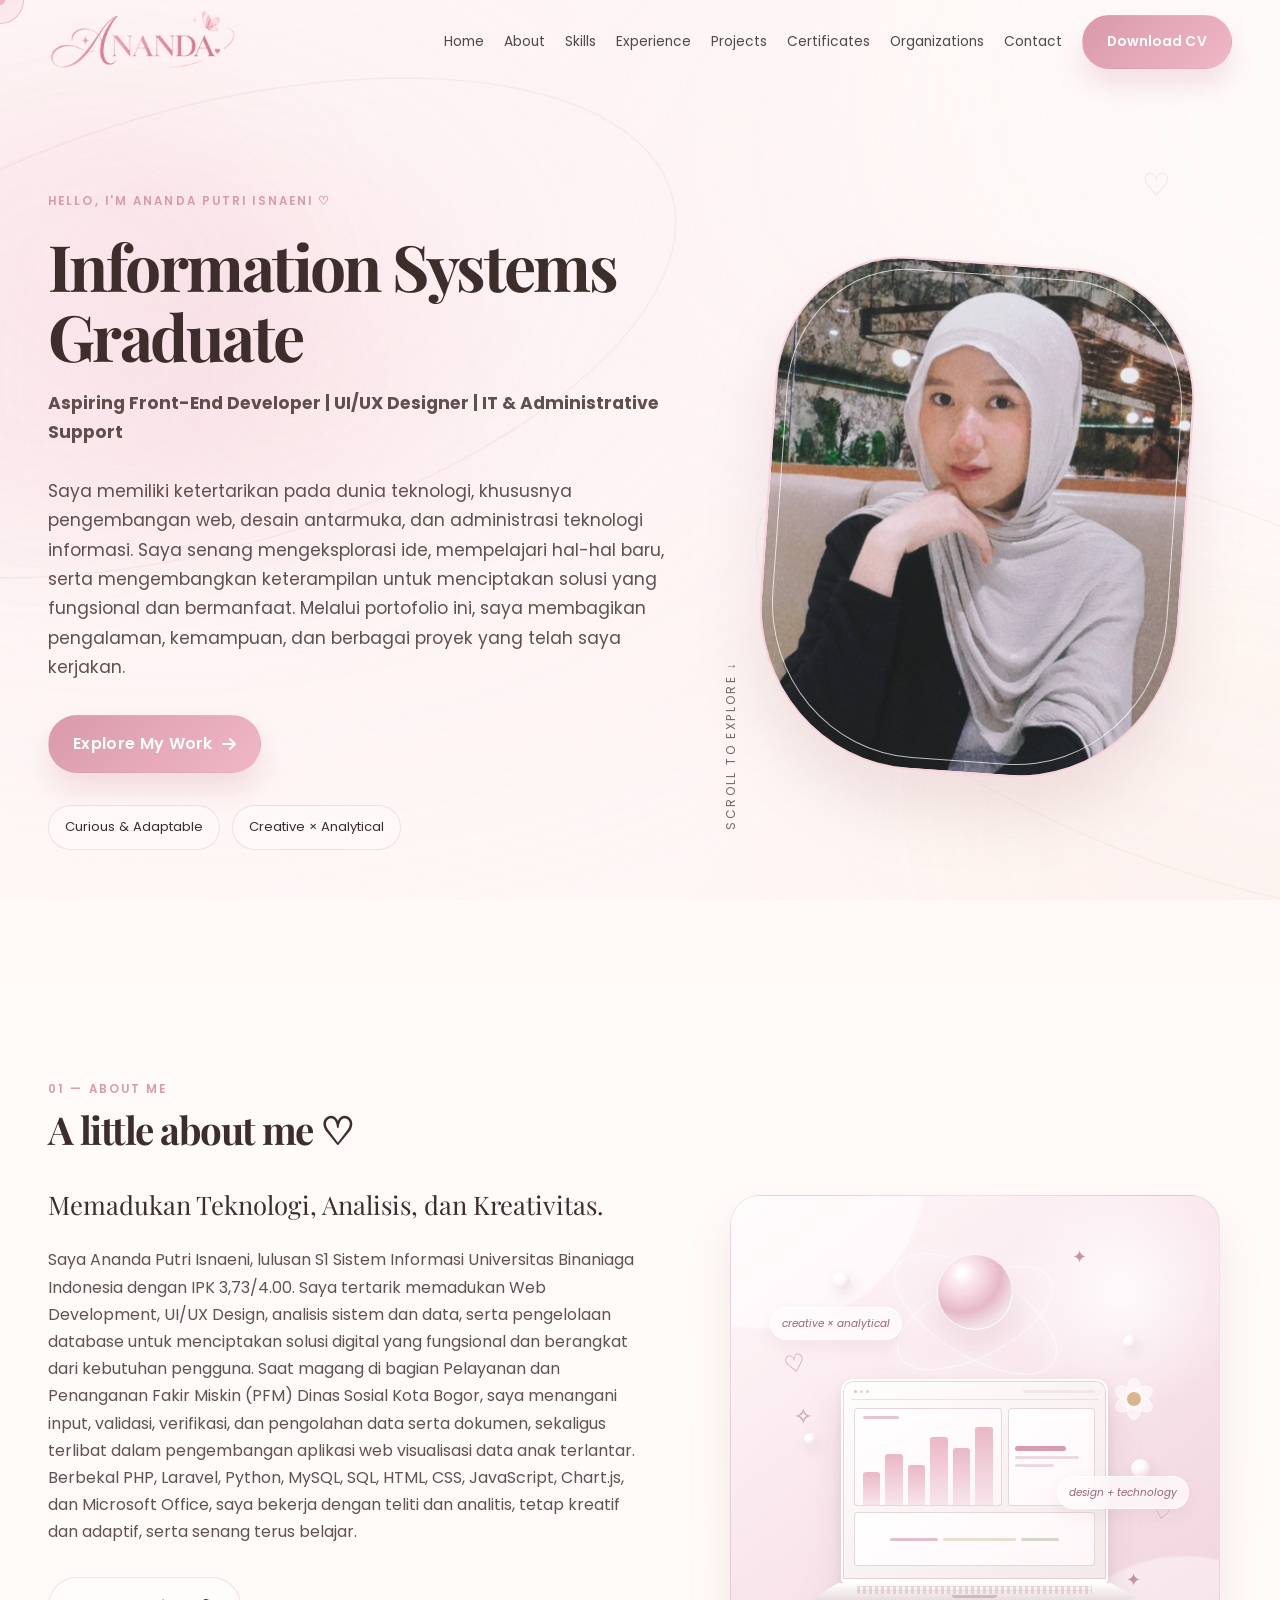
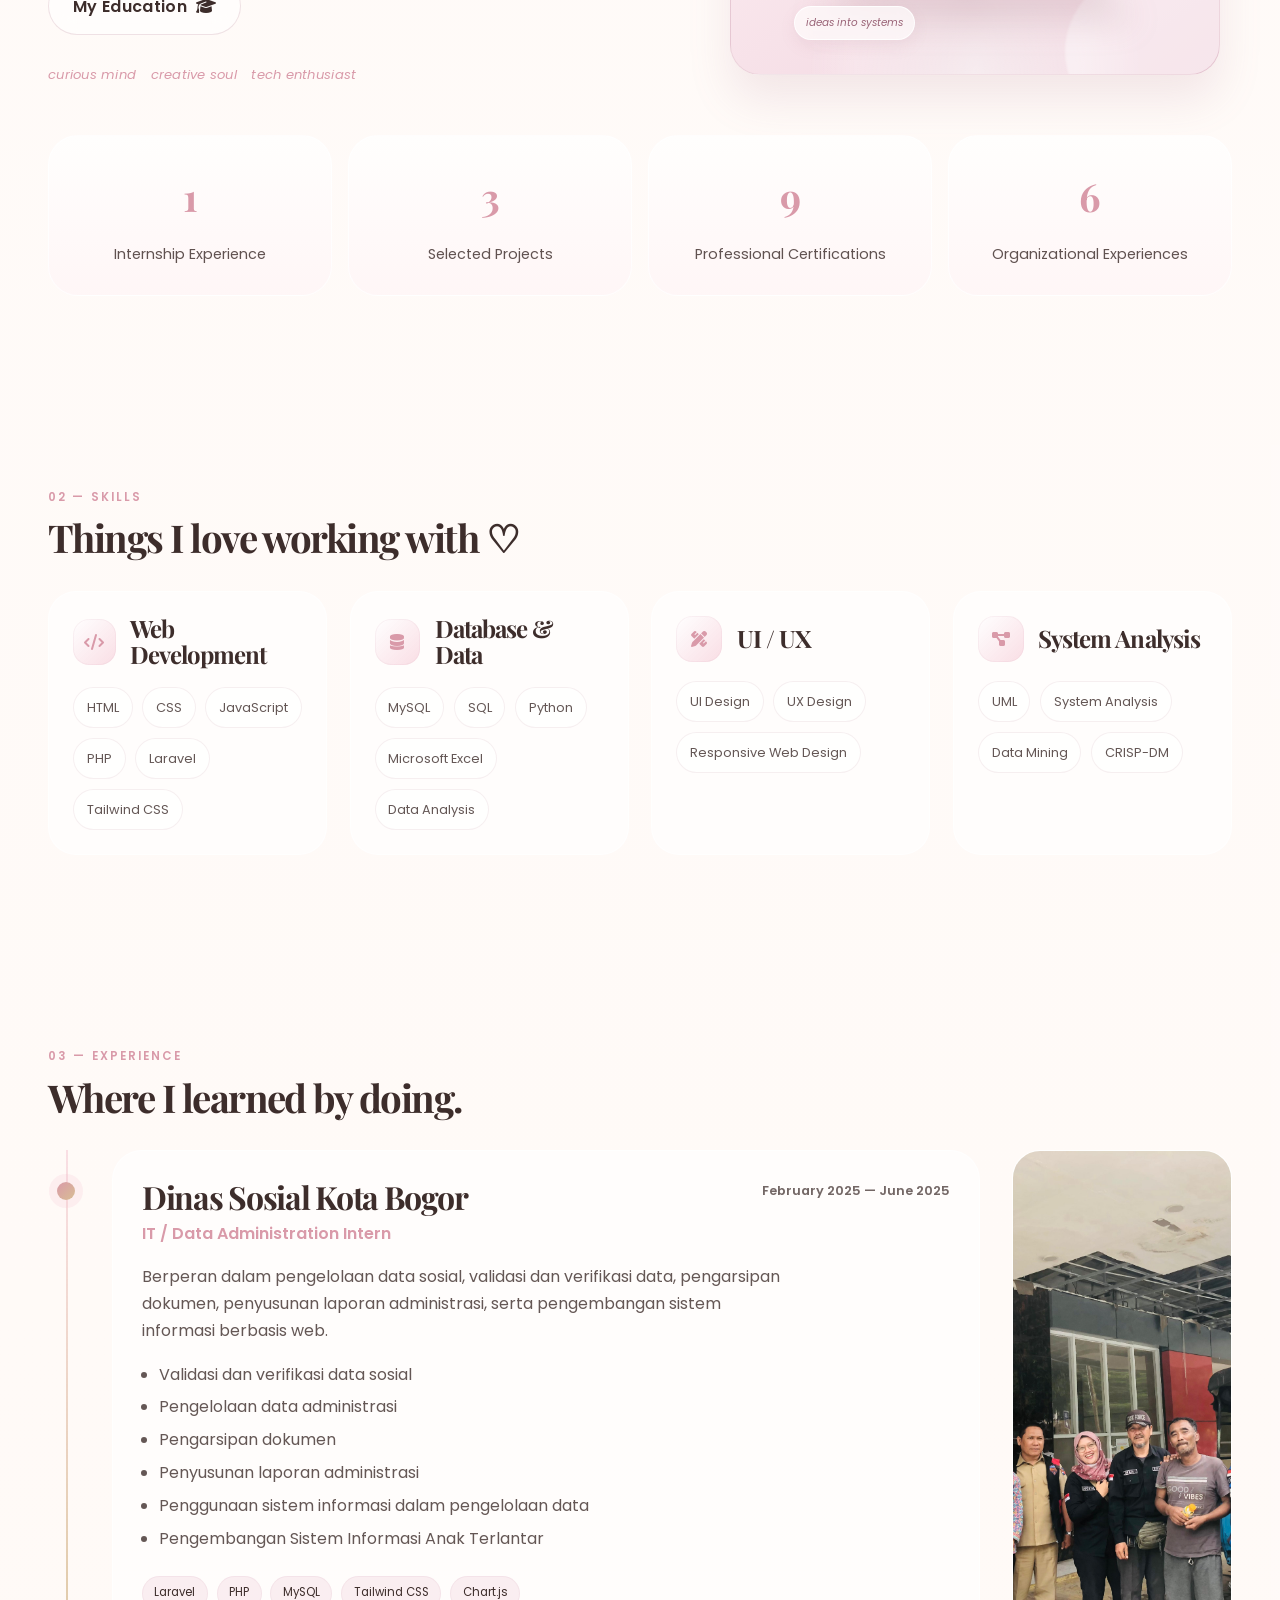
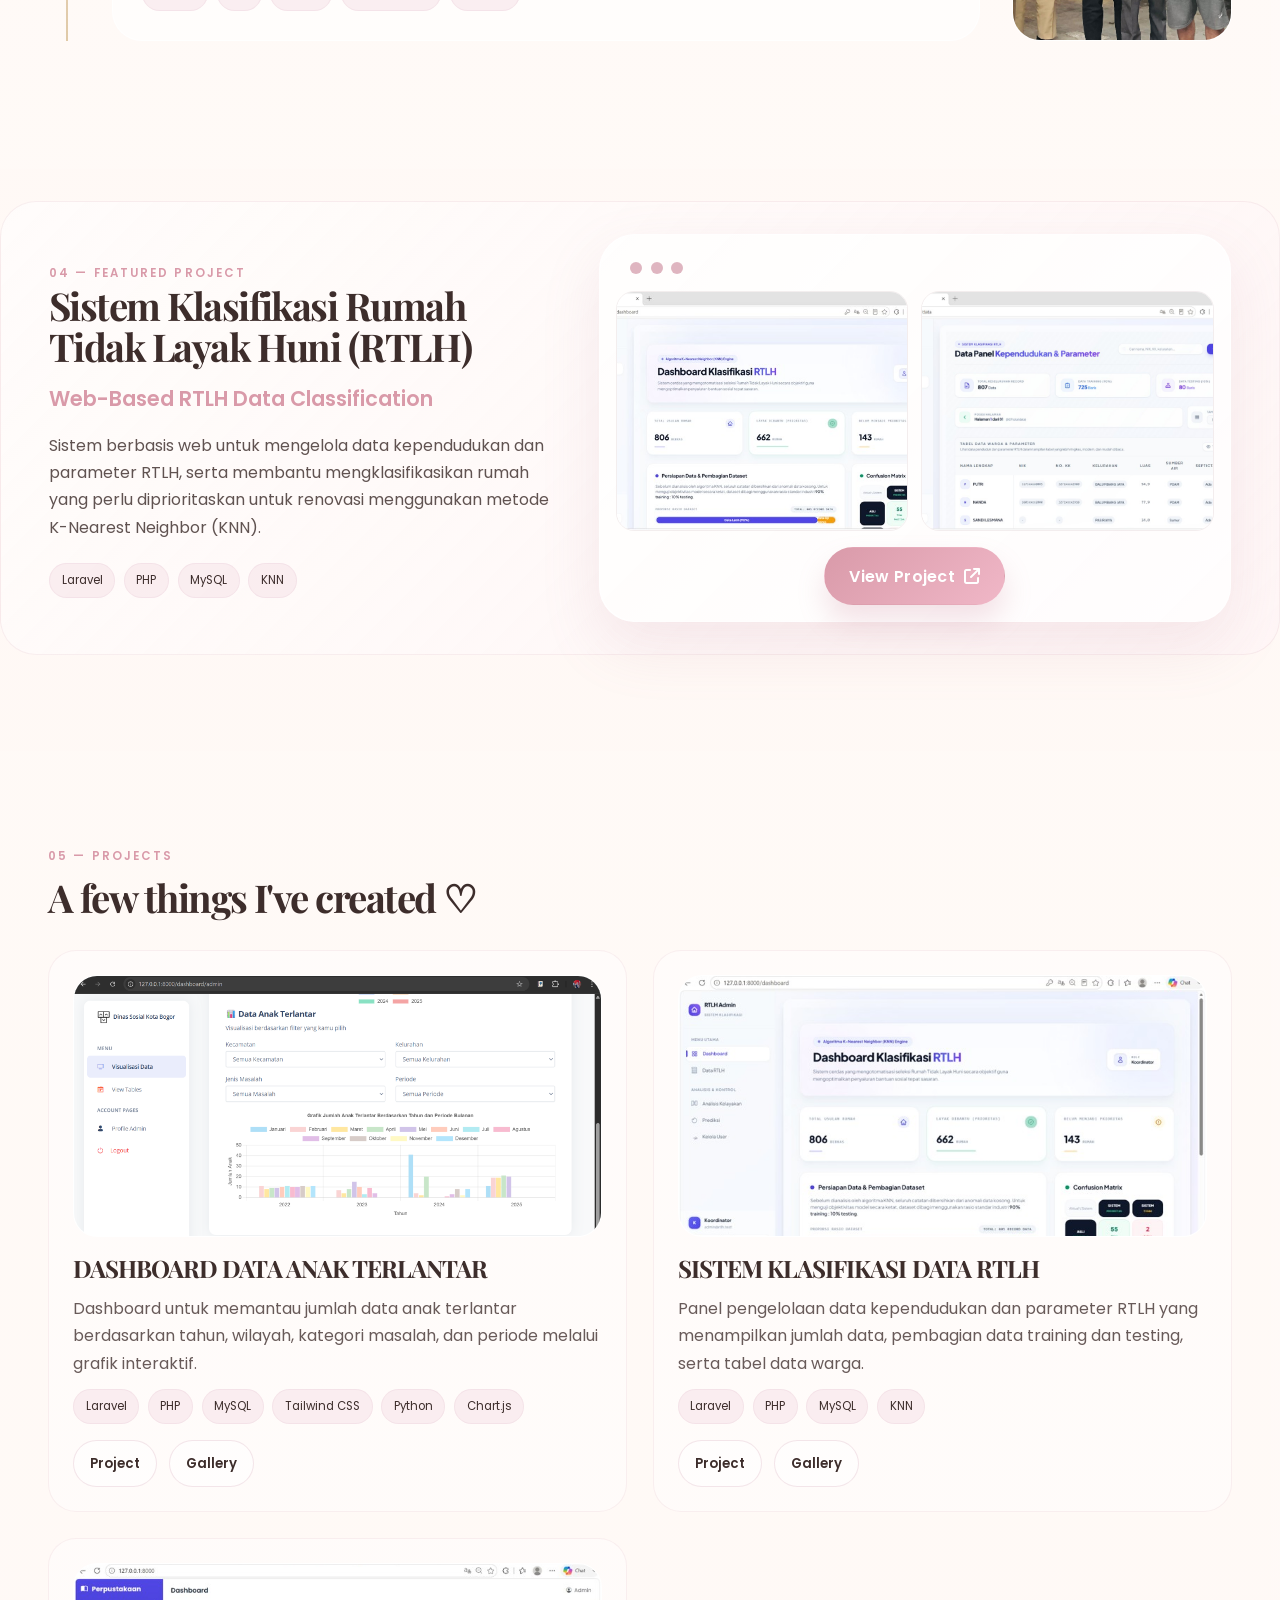
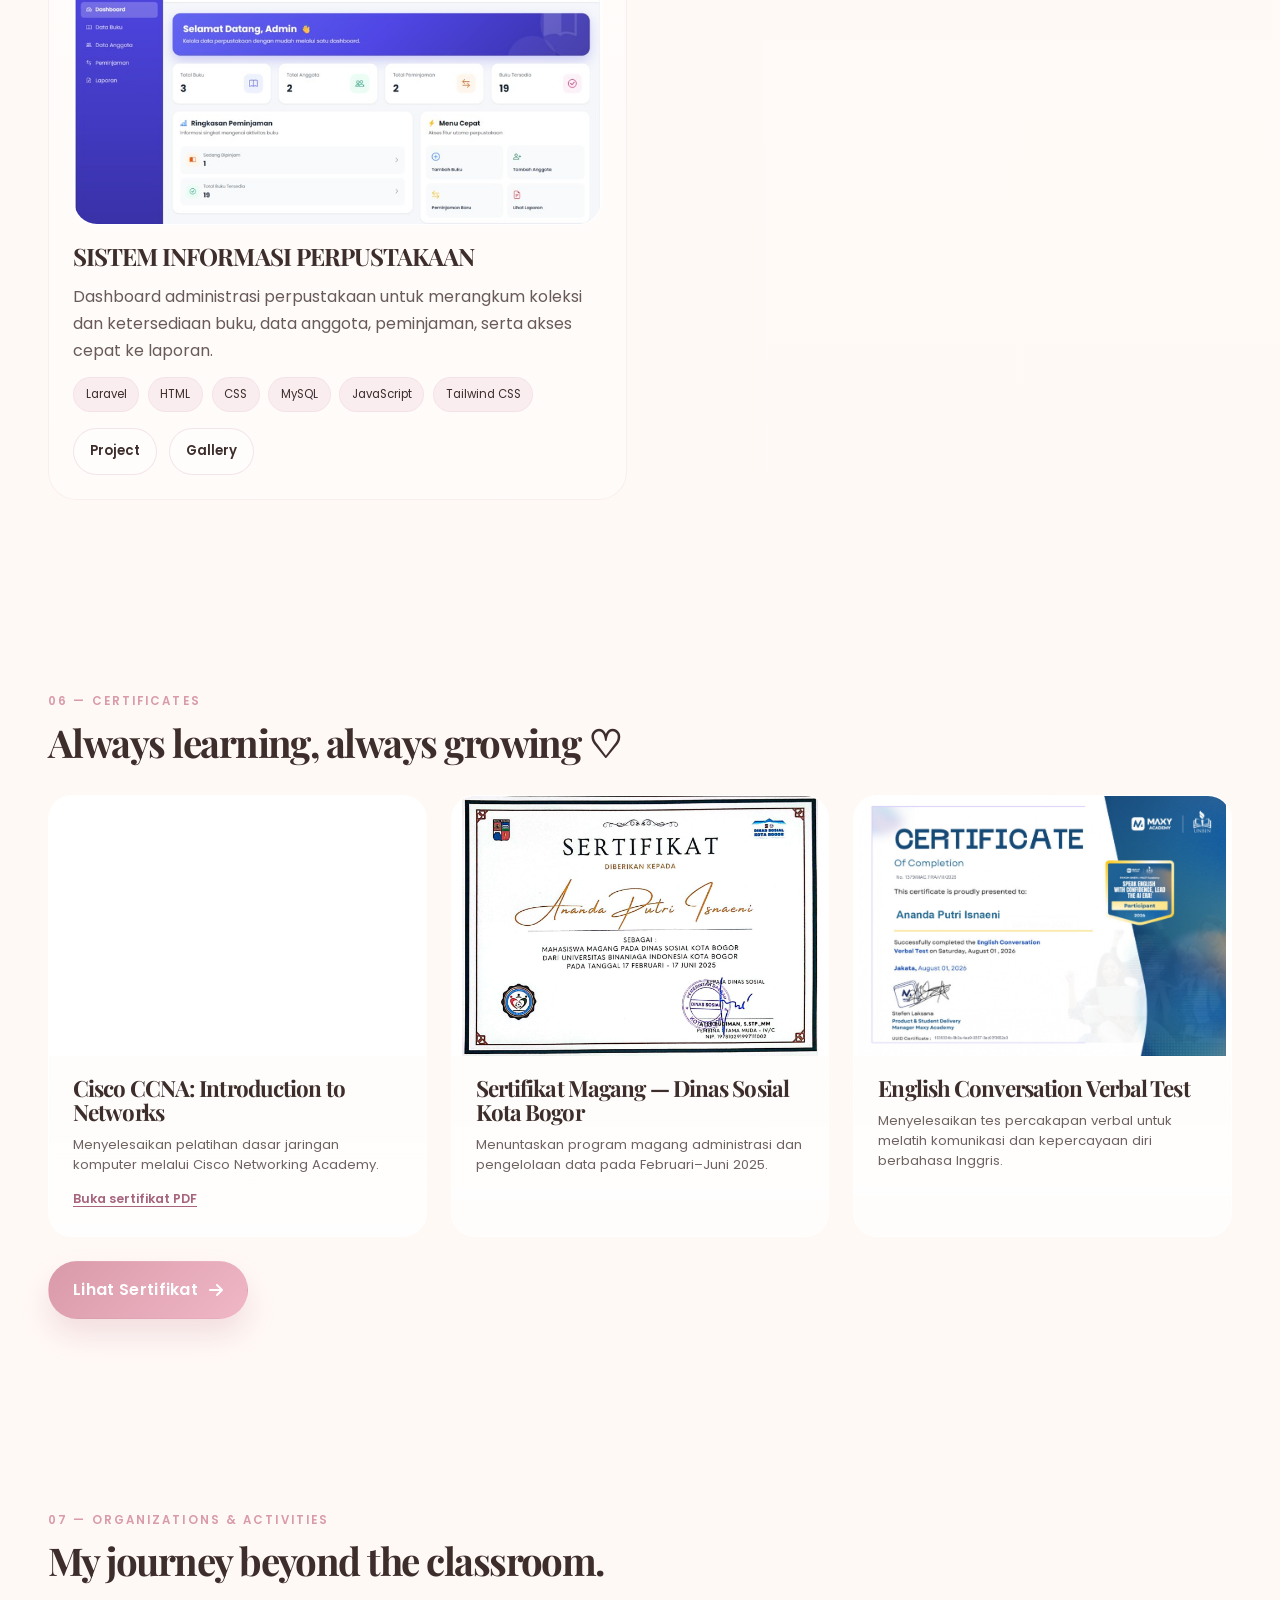
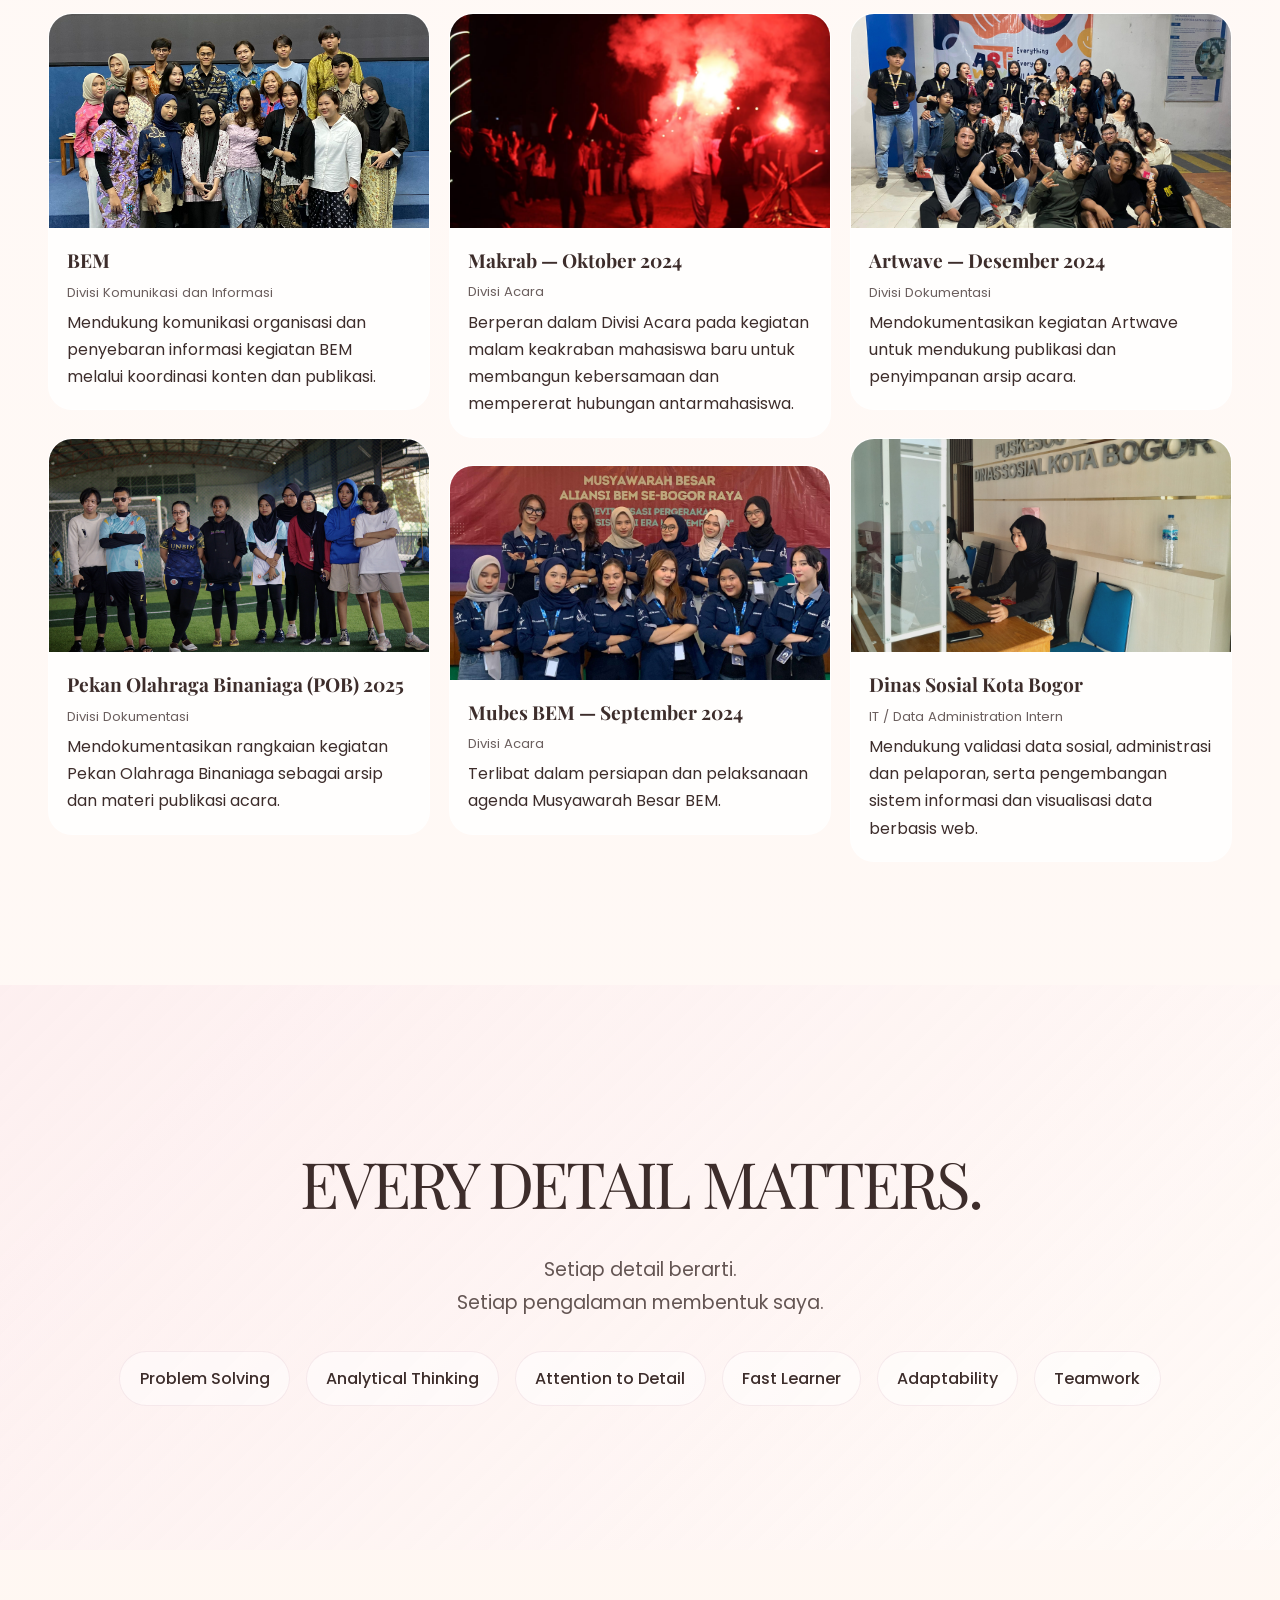
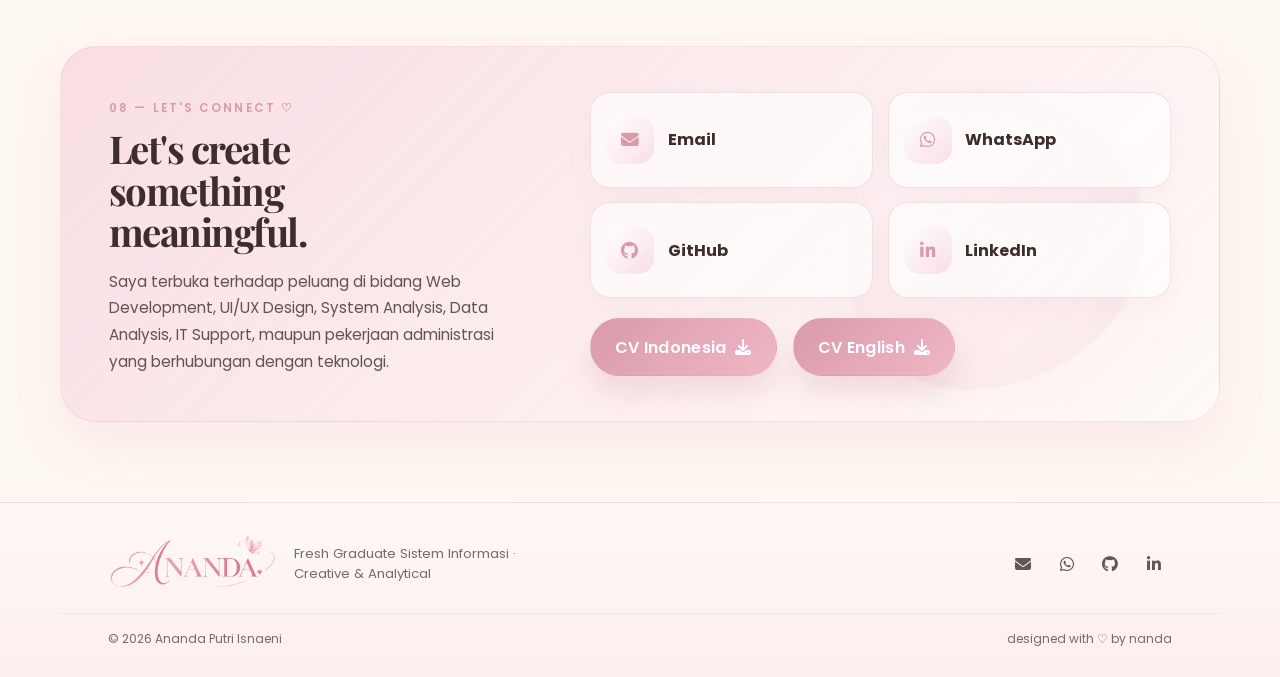
==== commit eed89556: "Update Portofolio Button Website" ====
--- a/index.html
+++ b/index.html
@@ -115,12 +115,6 @@
               <a href="#projects" class="btn btn-primary">
                 Explore My Work <i class="fa-solid fa-arrow-right"></i>
               </a>
-              <a href="assets/cv/CV%20ATS%20NEW%203%20-%20ANANDA%20PUTRI%20ISNAENI.pdf" class="btn btn-secondary" download="CV-Ananda-Putri-Isnaeni-Indonesia.pdf">
-                CV Indonesia <i class="fa-solid fa-download"></i>
-              </a>
-              <a href="assets/cv/CV%20ATS%20ENGLISH%20-%20ANANDA%20PUTRI%20ISNAENI.pdf" class="btn btn-secondary" download="CV-Ananda-Putri-Isnaeni-English.pdf">
-                CV English <i class="fa-solid fa-download"></i>
-              </a>
             </div>
 
             <div class="floating-tags" aria-label="Highlights">
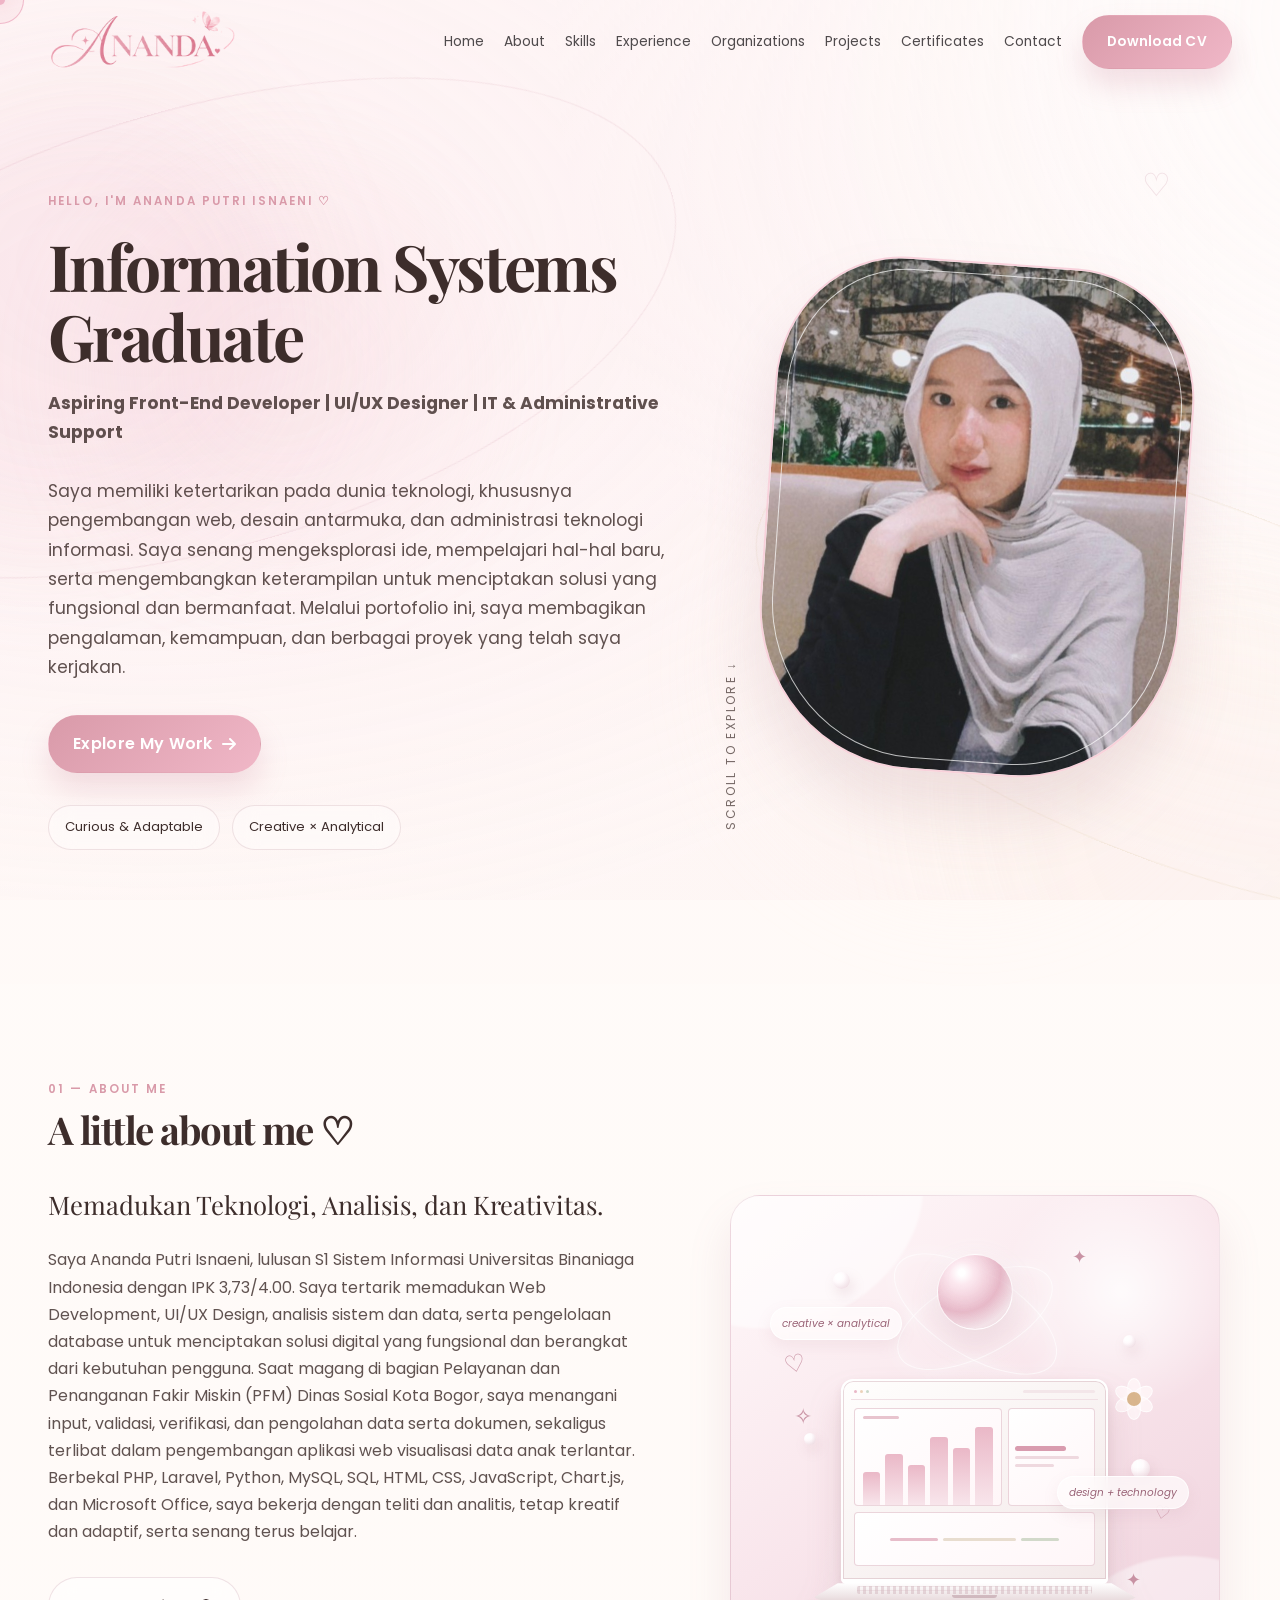
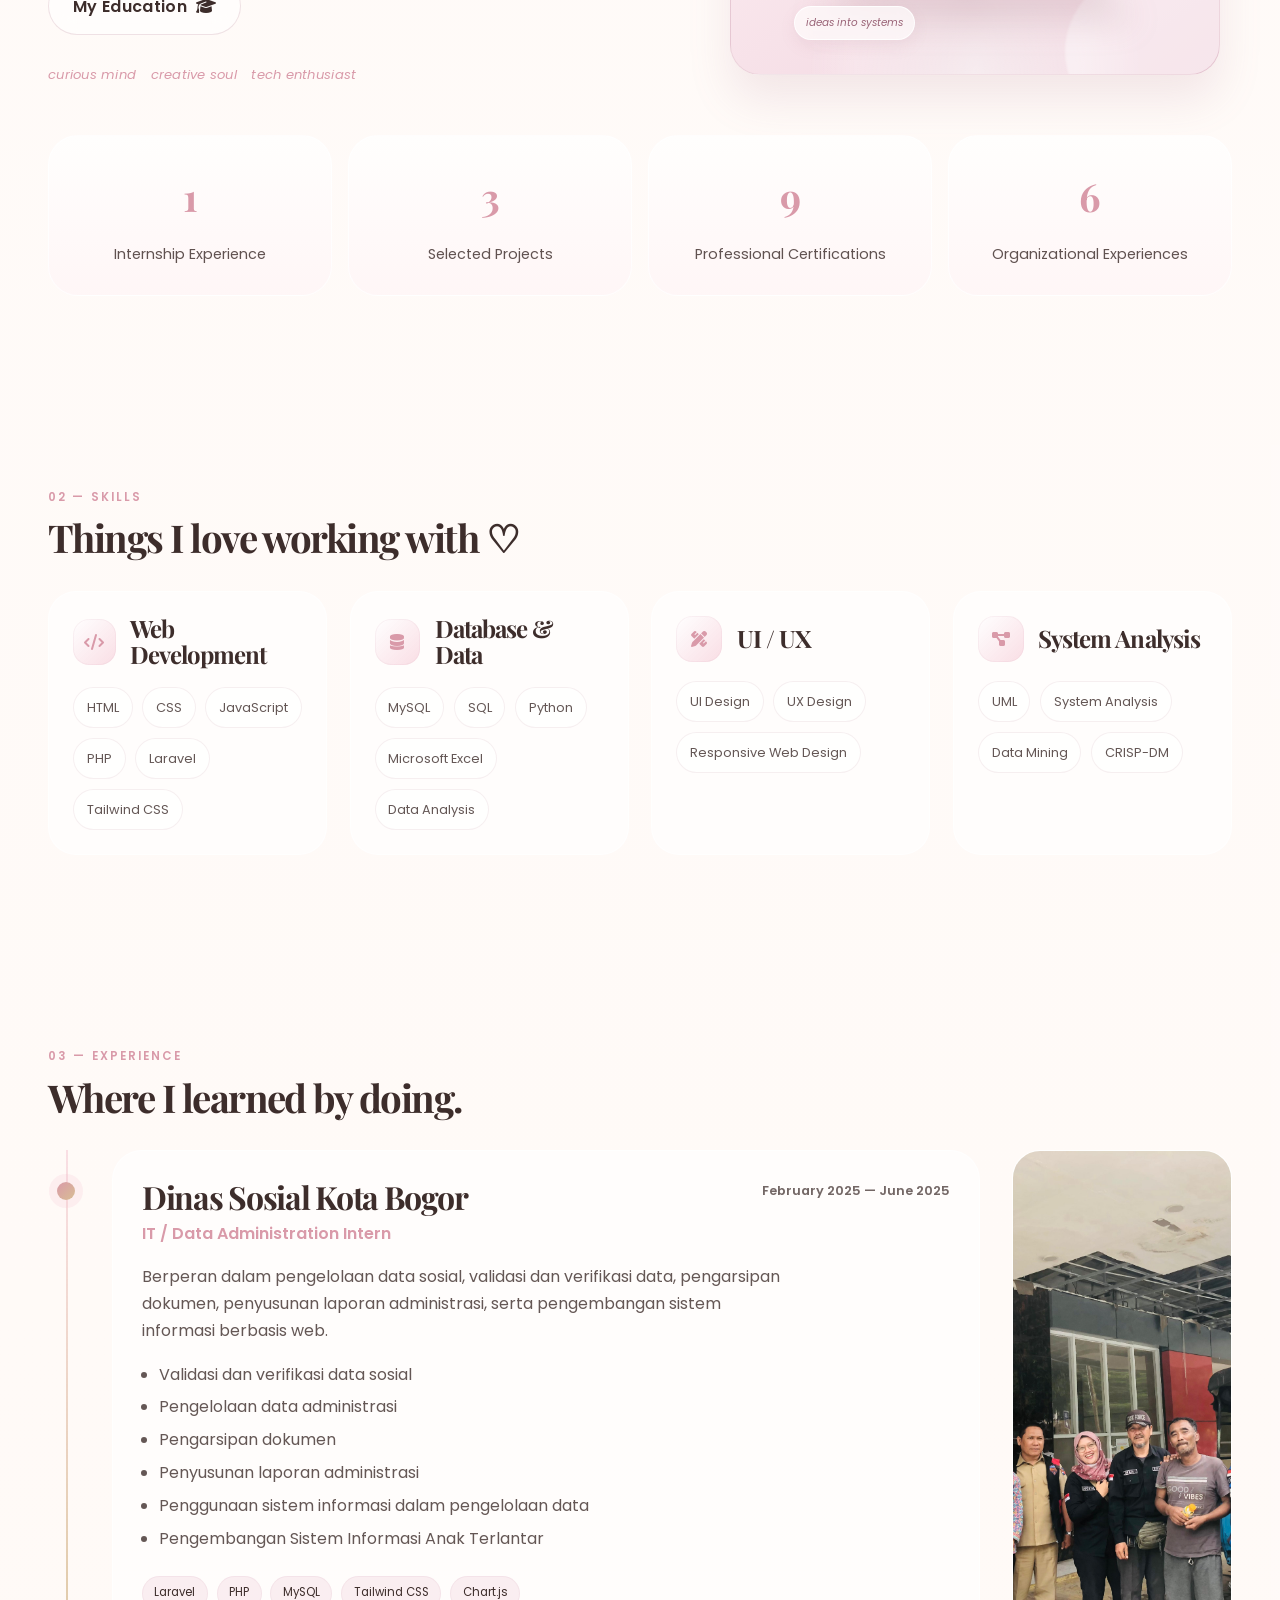
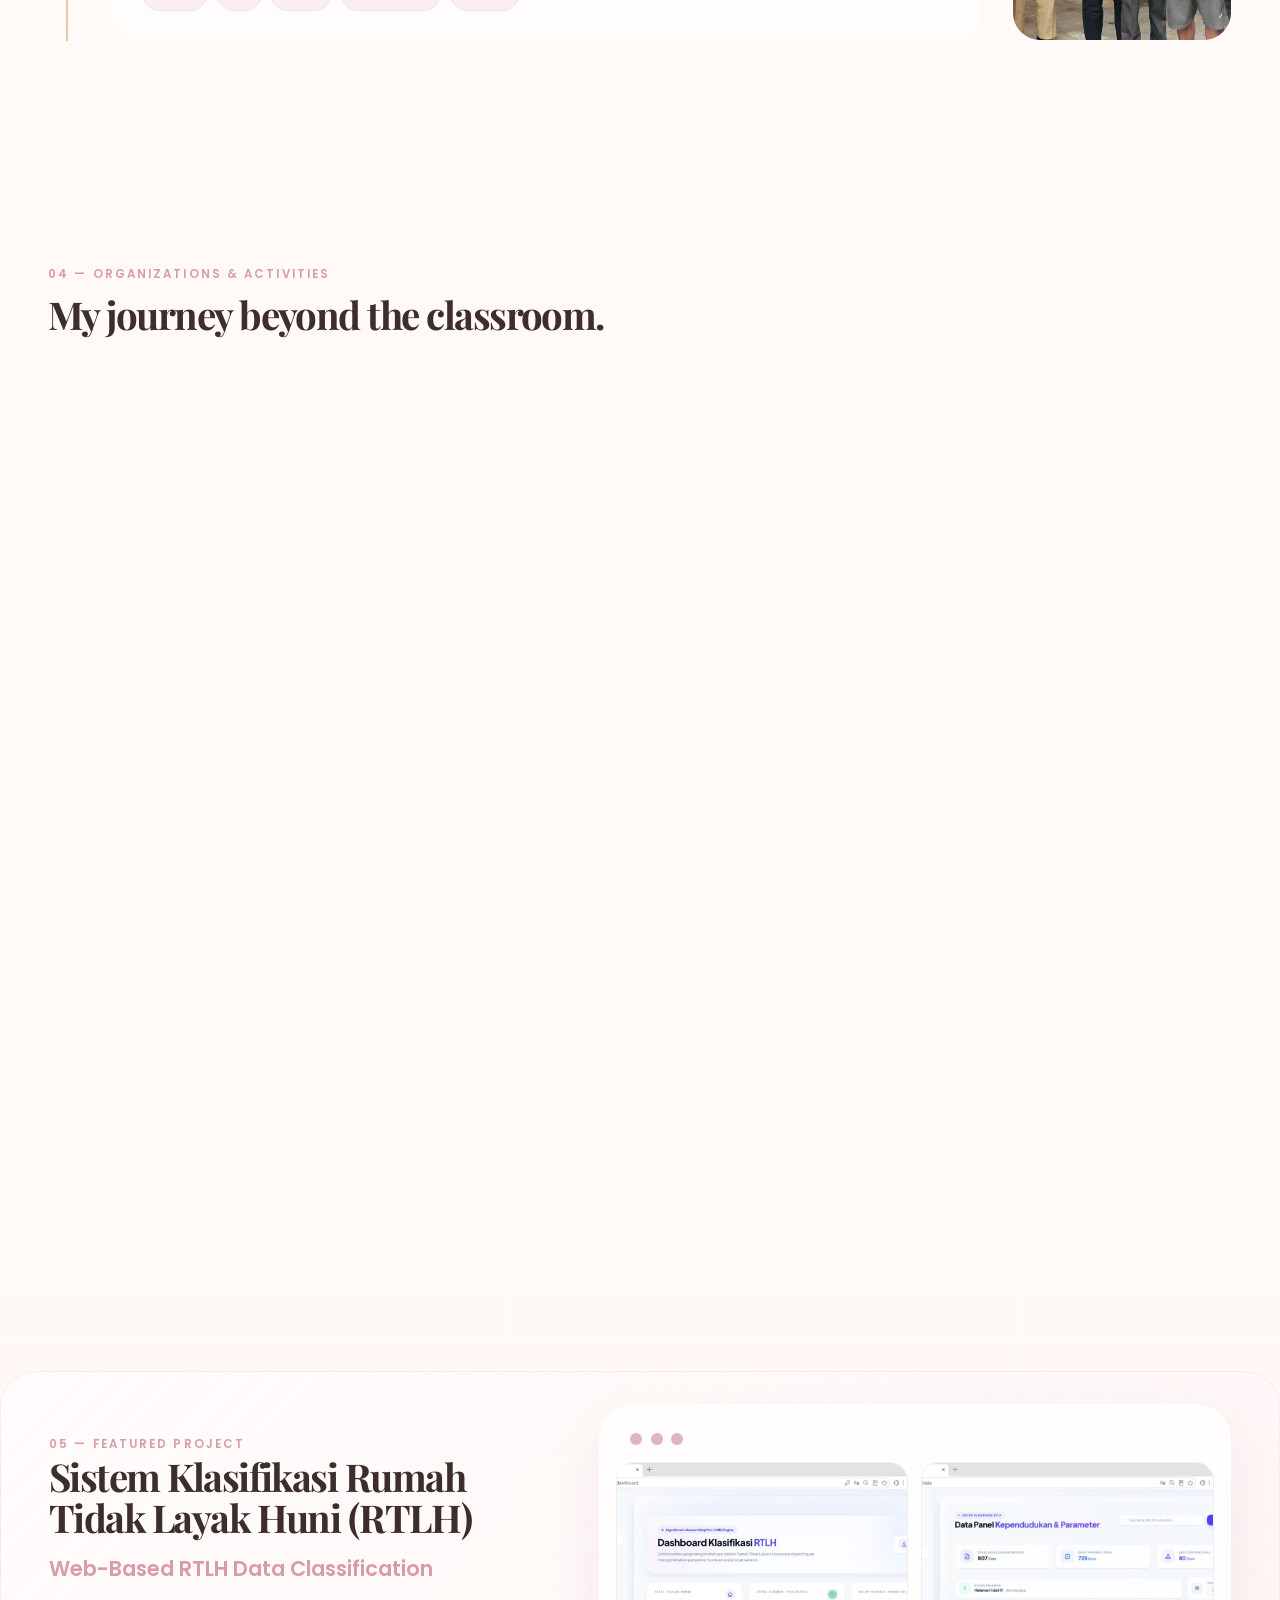
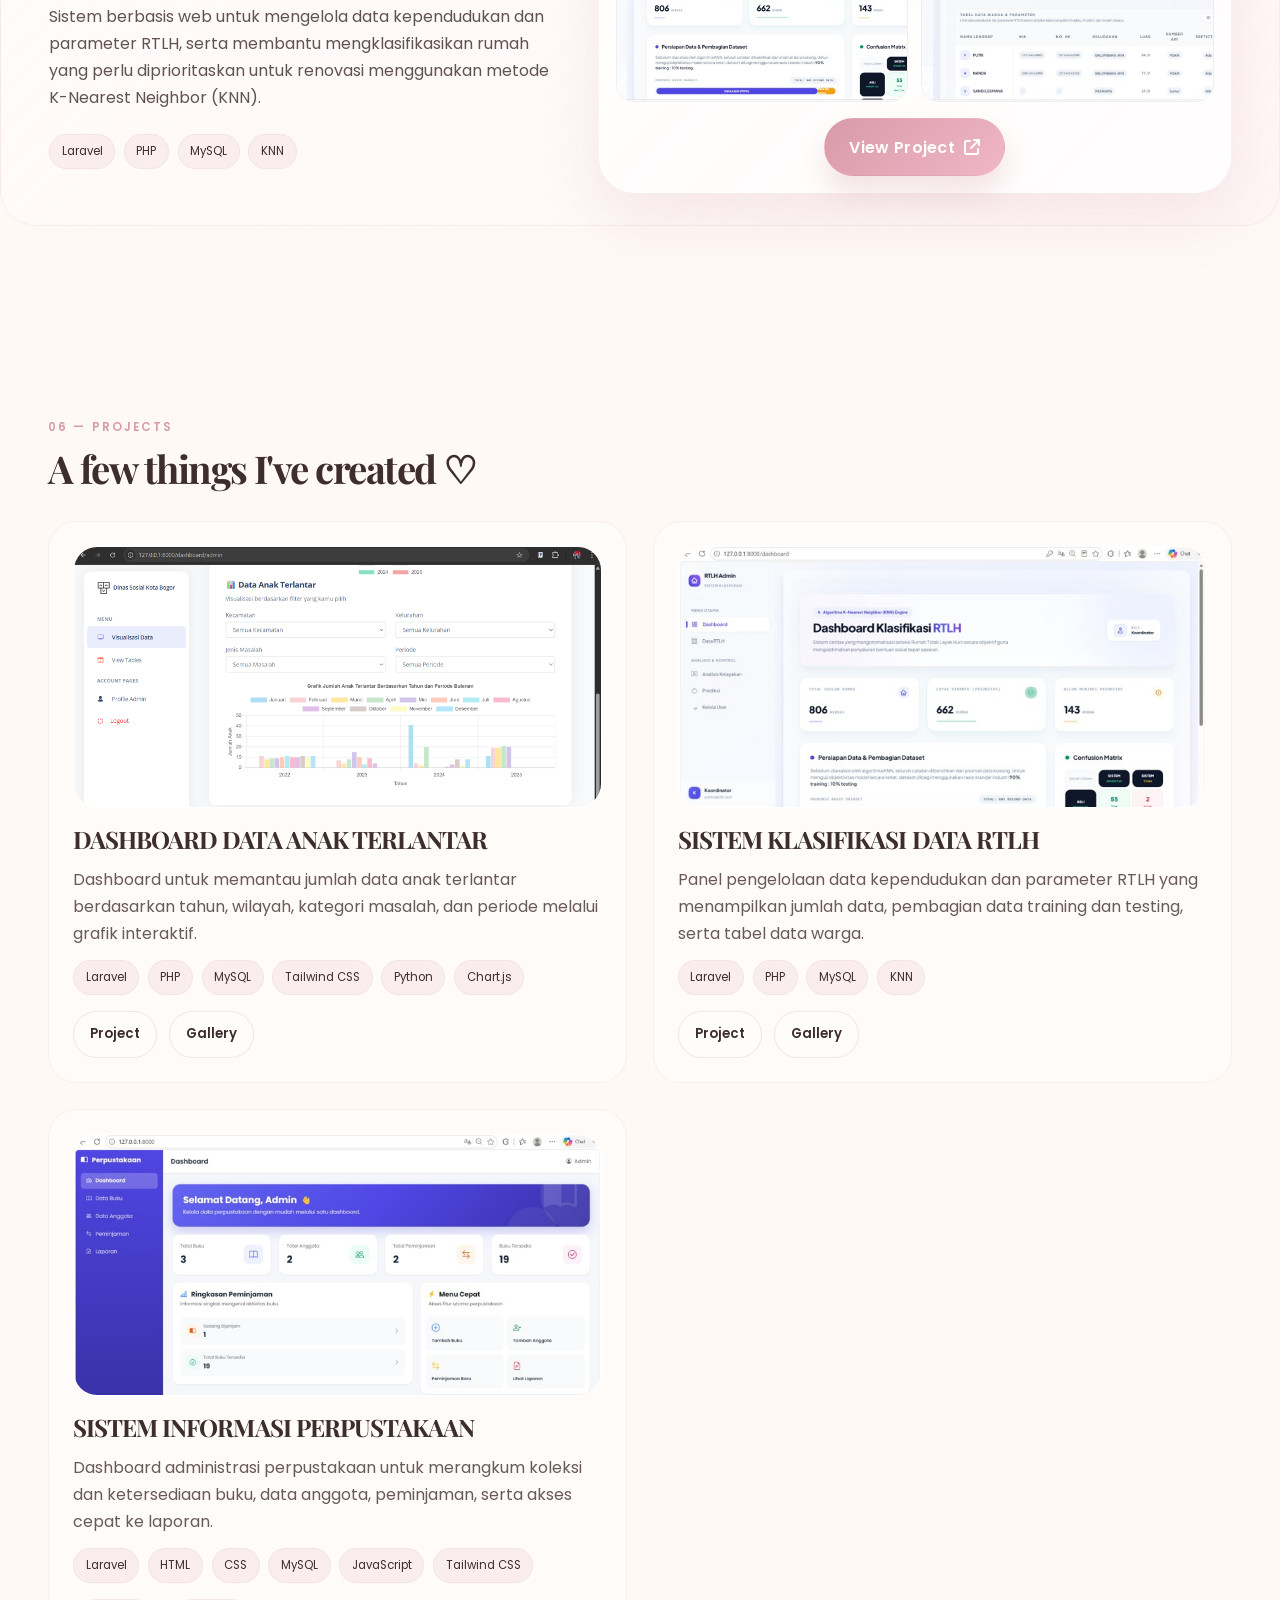
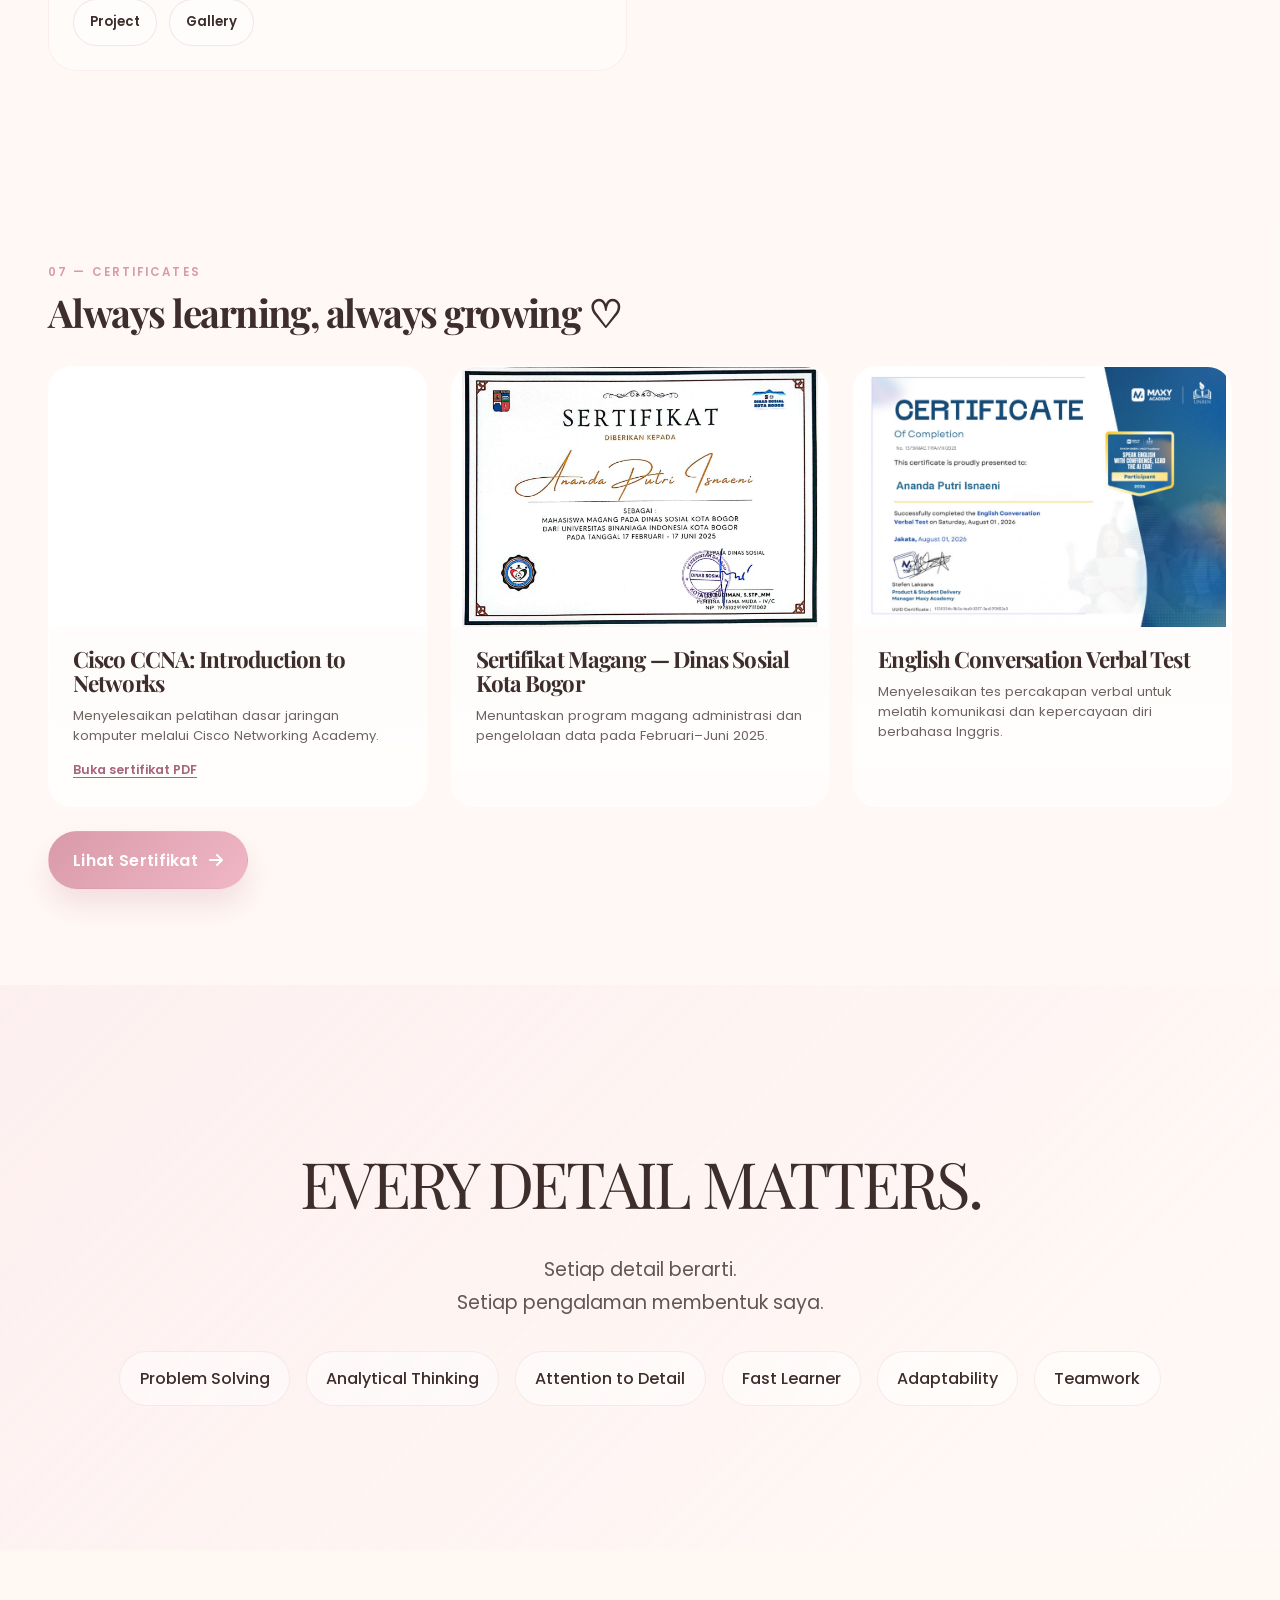
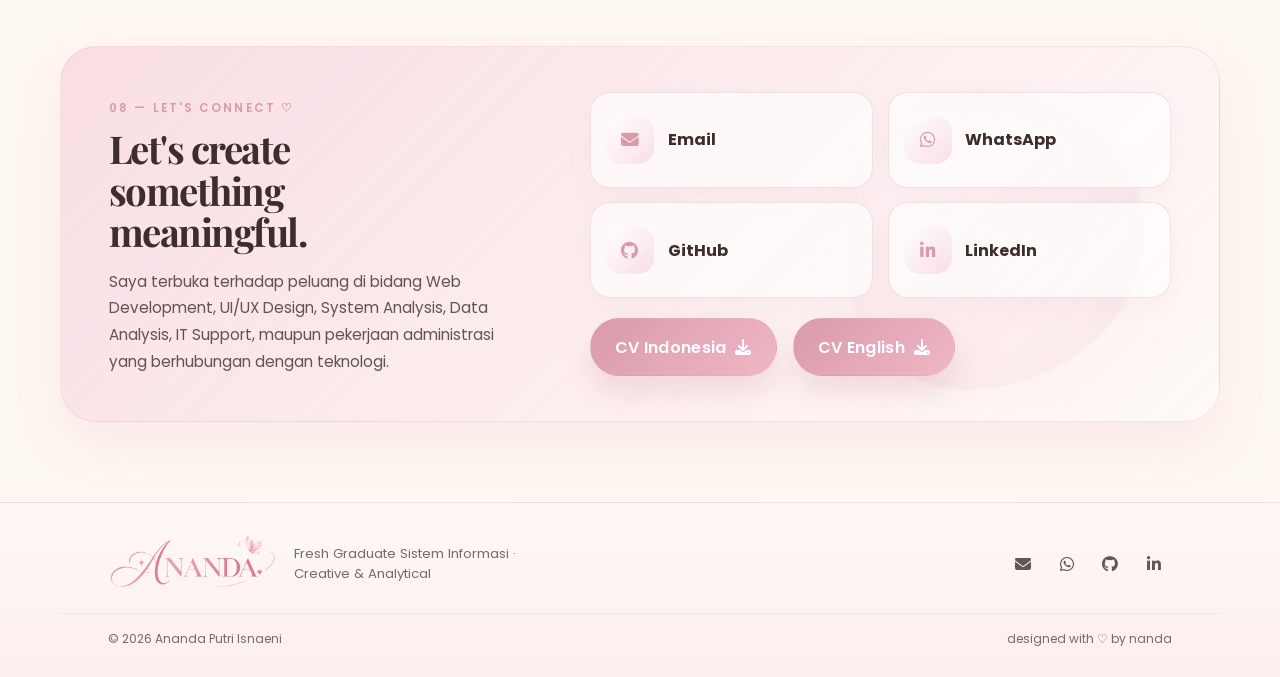
==== commit 069f0ded: "Update konten portofolio" ====
--- a/index.html
+++ b/index.html
@@ -79,9 +79,9 @@
           <a href="#about">About</a>
           <a href="#skills">Skills</a>
           <a href="#experience">Experience</a>
+          <a href="#organizations">Organizations</a>
           <a href="#projects">Projects</a>
           <a href="#certificates">Certificates</a>
-          <a href="#organizations">Organizations</a>
           <a href="#contact">Contact</a>
           <a href="#contact" class="btn btn-primary nav-cv" aria-label="Go to CV downloads">
             Download CV
@@ -350,11 +350,79 @@
         </div>
       </section>
 
+      <!-- ORGANIZATIONS -->
+      <section id="organizations" class="section-shell organizations-section">
+        <div class="container">
+          <div class="section-heading reveal-up">
+            <span class="label">04 — ORGANIZATIONS &amp; ACTIVITIES</span>
+            <h2>My journey beyond the classroom.</h2>
+          </div>
+
+          <div class="organization-grid">
+            <figure class="org-card reveal-up lightbox-trigger" data-lightbox="assets/images/organization/bem.jpg" tabindex="0" role="button" aria-label="Open BEM organization image">
+              <img src="assets/images/organization/bem.jpg" alt="BEM organization photo" />
+              <figcaption>
+                <strong>BEM</strong>
+                <span>Divisi Komunikasi dan Informasi</span>
+                <p>Mendukung komunikasi organisasi dan penyebaran informasi kegiatan BEM melalui koordinasi konten dan publikasi.</p>
+              </figcaption>
+            </figure>
+
+            <figure class="org-card reveal-up lightbox-trigger" data-lightbox="assets/images/organization/pob.jpg" tabindex="0" role="button" aria-label="Open POB organization image">
+              <img src="assets/images/organization/pob.jpg" alt="POB FEB 2025 photo" />
+              <figcaption>
+                <strong>Pekan Olahraga Binaniaga (POB) 2025</strong>
+                <span>Divisi Dokumentasi</span>
+                <p>Mendokumentasikan rangkaian kegiatan Pekan Olahraga Binaniaga sebagai arsip dan materi publikasi acara.</p>
+              </figcaption>
+            </figure>
+
+            <figure class="org-card reveal-up lightbox-trigger" data-lightbox="assets/images/organization/makrab.jpg" tabindex="0" role="button" aria-label="Open Makrab activity image">
+              <img src="assets/images/organization/makrab.jpg" alt="Makrab October 2024 activity" />
+              <figcaption>
+                <strong>Makrab — Oktober 2024</strong>
+                <span>Divisi Acara</span>
+                <p>Berperan dalam Divisi Acara pada kegiatan malam keakraban mahasiswa baru untuk membangun kebersamaan dan mempererat hubungan antarmahasiswa.</p>
+              </figcaption>
+            </figure>
+
+            <figure class="org-card reveal-up lightbox-trigger" data-lightbox="assets/images/organization/mubes.jpg" tabindex="0" role="button" aria-label="Open Mubes organization image">
+              <img src="assets/images/organization/mubes.jpg" alt="Mubes BEM September 2024" />
+              <figcaption>
+                <strong>Mubes BEM — September 2024</strong>
+                <span>Divisi Acara</span>
+                <p>Terlibat dalam persiapan dan pelaksanaan agenda Musyawarah Besar BEM.</p>
+              </figcaption>
+            </figure>
+
+            <figure class="org-card reveal-up lightbox-trigger" data-lightbox="assets/images/organization/artwave.jpg" tabindex="0" role="button" aria-label="Open Artwave organization image">
+              <img src="assets/images/organization/artwave.jpg" alt="Artwave December 2024" />
+              <figcaption>
+                <strong>Artwave — Desember 2024</strong>
+                <span>Divisi Dokumentasi</span>
+                <p>Mendokumentasikan kegiatan Artwave untuk mendukung publikasi dan penyimpanan arsip acara.</p>
+              </figcaption>
+            </figure>
+
+            <figure class="org-card reveal-up lightbox-trigger" data-lightbox="assets/images/organization/dinas-sosial.jpg" tabindex="0" role="button" aria-label="Open Dinas Sosial internship experience image">
+              <img src="assets/images/organization/dinas-sosial.jpg" alt="Dinas Sosial Kota Bogor internship experience" />
+              <figcaption>
+                <strong>Dinas Sosial Kota Bogor</strong>
+                <span>IT / Data Administration Intern</span>
+                <p>
+                  Mendukung validasi data sosial, administrasi dan pelaporan, serta pengembangan sistem informasi dan visualisasi data berbasis web.
+                </p>
+              </figcaption>
+            </figure>
+          </div>
+        </div>
+      </section>
+
       <!-- FEATURED PROJECT -->
       <section class="section-shell featured-project">
         <div class="container featured-wrap reveal-up">
           <div class="featured-copy">
-            <span class="label">04 — FEATURED PROJECT</span>
+            <span class="label">05 — FEATURED PROJECT</span>
             <h2>Sistem Klasifikasi Rumah Tidak Layak Huni (RTLH)</h2>
             <p class="subhead">Web-Based RTLH Data Classification</p>
             <p>
@@ -391,7 +459,7 @@
       <section id="projects" class="section-shell projects-section">
         <div class="container">
           <div class="section-heading reveal-up">
-            <span class="label">05 — PROJECTS</span>
+            <span class="label">06 — PROJECTS</span>
             <h2>A few things I've created ♡</h2>
           </div>
 
@@ -468,7 +536,7 @@
       <section id="certificates" class="section-shell certificates-section">
         <div class="container">
           <div class="section-heading reveal-up">
-            <span class="label">06 — CERTIFICATES</span>
+            <span class="label">07 — CERTIFICATES</span>
             <h2>Always learning, always growing ♡</h2>
           </div>
 
@@ -502,74 +570,6 @@
           <a href="certificates.html" class="btn btn-primary certificate-page-cta">
             Lihat Sertifikat <i class="fa-solid fa-arrow-right" aria-hidden="true"></i>
           </a>
-        </div>
-      </section>
-
-      <!-- ORGANIZATIONS -->
-      <section id="organizations" class="section-shell organizations-section">
-        <div class="container">
-          <div class="section-heading reveal-up">
-            <span class="label">07 — ORGANIZATIONS &amp; ACTIVITIES</span>
-            <h2>My journey beyond the classroom.</h2>
-          </div>
-
-          <div class="organization-grid">
-            <figure class="org-card reveal-up lightbox-trigger" data-lightbox="assets/images/organization/bem.jpg" tabindex="0" role="button" aria-label="Open BEM organization image">
-              <img src="assets/images/organization/bem.jpg" alt="BEM organization photo" />
-              <figcaption>
-                <strong>BEM</strong>
-                <span>Divisi Komunikasi dan Informasi</span>
-                <p>Mendukung komunikasi organisasi dan penyebaran informasi kegiatan BEM melalui koordinasi konten dan publikasi.</p>
-              </figcaption>
-            </figure>
-
-            <figure class="org-card reveal-up lightbox-trigger" data-lightbox="assets/images/organization/pob.jpg" tabindex="0" role="button" aria-label="Open POB organization image">
-              <img src="assets/images/organization/pob.jpg" alt="POB FEB 2025 photo" />
-              <figcaption>
-                <strong>Pekan Olahraga Binaniaga (POB) 2025</strong>
-                <span>Divisi Dokumentasi</span>
-                <p>Mendokumentasikan rangkaian kegiatan Pekan Olahraga Binaniaga sebagai arsip dan materi publikasi acara.</p>
-              </figcaption>
-            </figure>
-
-            <figure class="org-card reveal-up lightbox-trigger" data-lightbox="assets/images/organization/makrab.jpg" tabindex="0" role="button" aria-label="Open Makrab activity image">
-              <img src="assets/images/organization/makrab.jpg" alt="Makrab October 2024 activity" />
-              <figcaption>
-                <strong>Makrab — Oktober 2024</strong>
-                <span>Divisi Acara</span>
-                <p>Berperan dalam Divisi Acara pada kegiatan malam keakraban mahasiswa baru untuk membangun kebersamaan dan mempererat hubungan antarmahasiswa.</p>
-              </figcaption>
-            </figure>
-
-            <figure class="org-card reveal-up lightbox-trigger" data-lightbox="assets/images/organization/mubes.jpg" tabindex="0" role="button" aria-label="Open Mubes organization image">
-              <img src="assets/images/organization/mubes.jpg" alt="Mubes BEM September 2024" />
-              <figcaption>
-                <strong>Mubes BEM — September 2024</strong>
-                <span>Divisi Acara</span>
-                <p>Terlibat dalam persiapan dan pelaksanaan agenda Musyawarah Besar BEM.</p>
-              </figcaption>
-            </figure>
-
-            <figure class="org-card reveal-up lightbox-trigger" data-lightbox="assets/images/organization/artwave.jpg" tabindex="0" role="button" aria-label="Open Artwave organization image">
-              <img src="assets/images/organization/artwave.jpg" alt="Artwave December 2024" />
-              <figcaption>
-                <strong>Artwave — Desember 2024</strong>
-                <span>Divisi Dokumentasi</span>
-                <p>Mendokumentasikan kegiatan Artwave untuk mendukung publikasi dan penyimpanan arsip acara.</p>
-              </figcaption>
-            </figure>
-
-            <figure class="org-card reveal-up lightbox-trigger" data-lightbox="assets/images/organization/dinas-sosial.jpg" tabindex="0" role="button" aria-label="Open Dinas Sosial internship experience image">
-              <img src="assets/images/organization/dinas-sosial.jpg" alt="Dinas Sosial Kota Bogor internship experience" />
-              <figcaption>
-                <strong>Dinas Sosial Kota Bogor</strong>
-                <span>IT / Data Administration Intern</span>
-                <p>
-                  Mendukung validasi data sosial, administrasi dan pelaporan, serta pengembangan sistem informasi dan visualisasi data berbasis web.
-                </p>
-              </figcaption>
-            </figure>
-          </div>
         </div>
       </section>
 
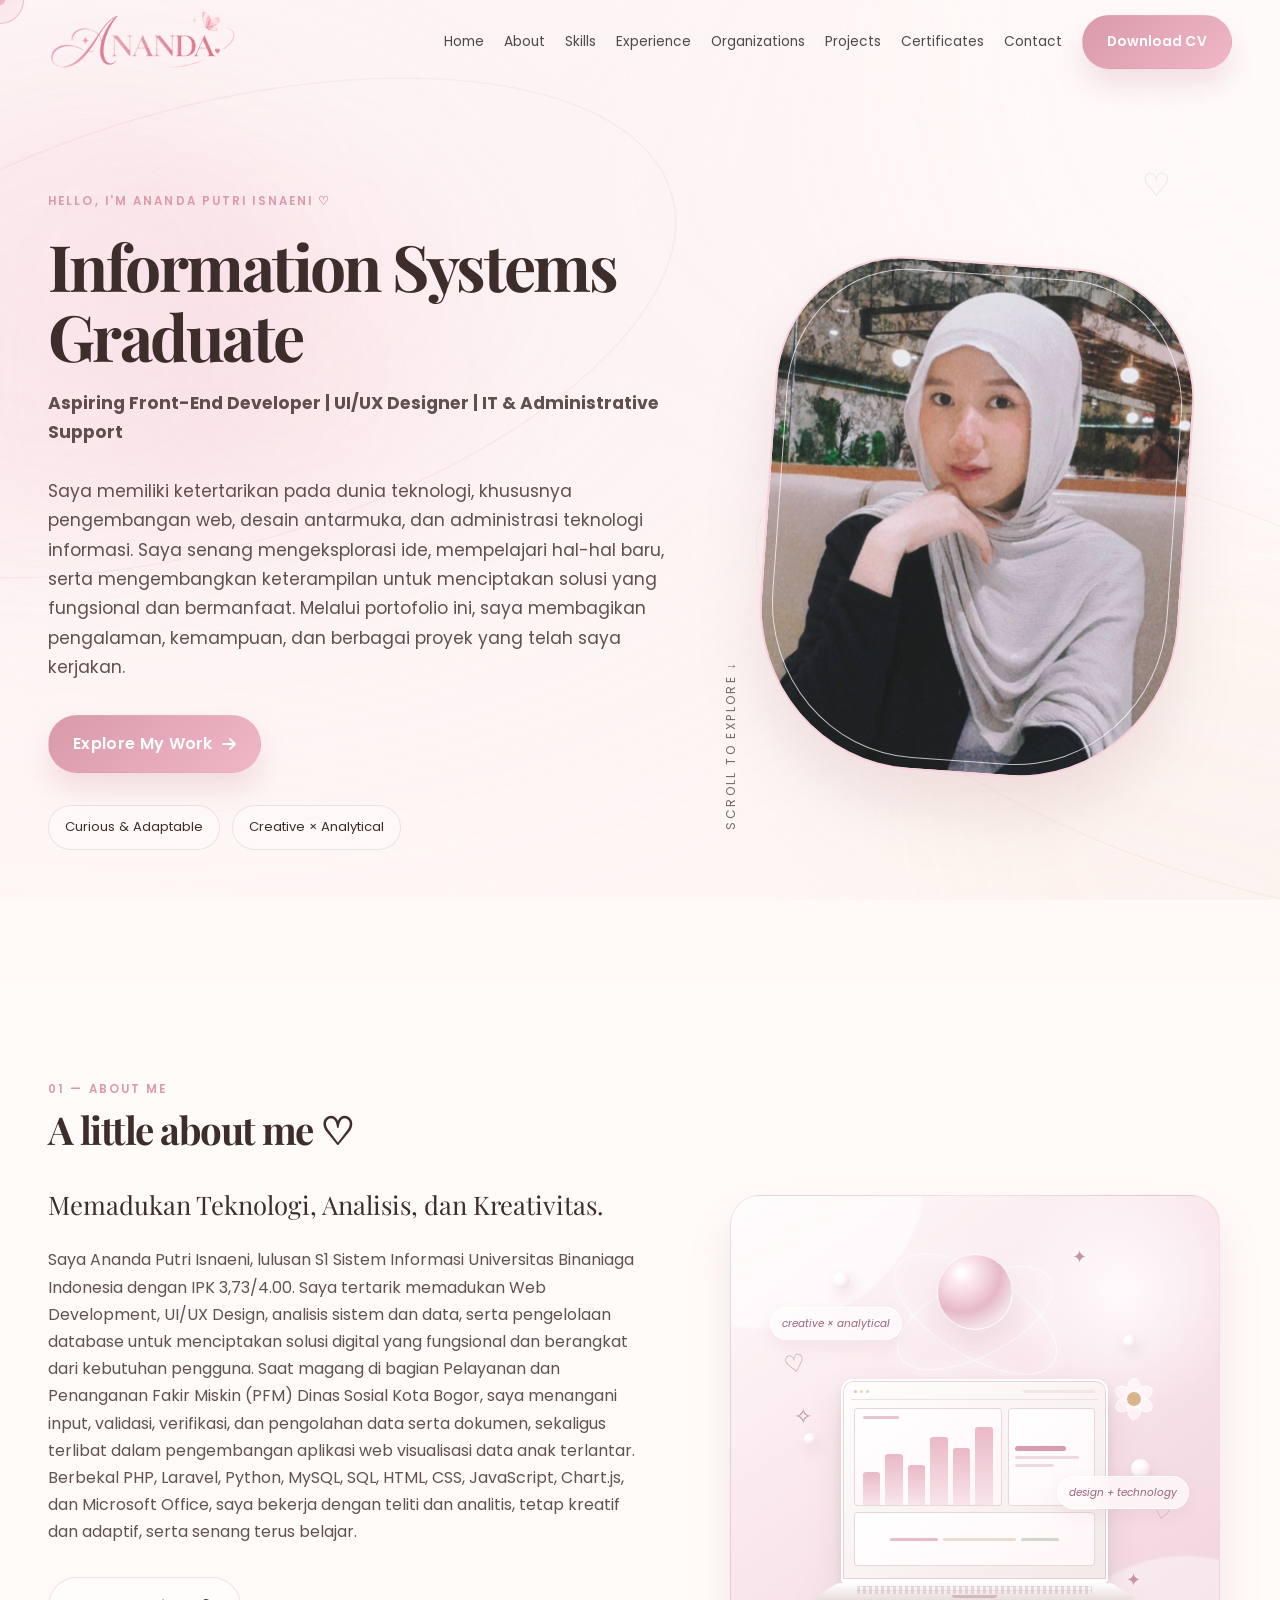
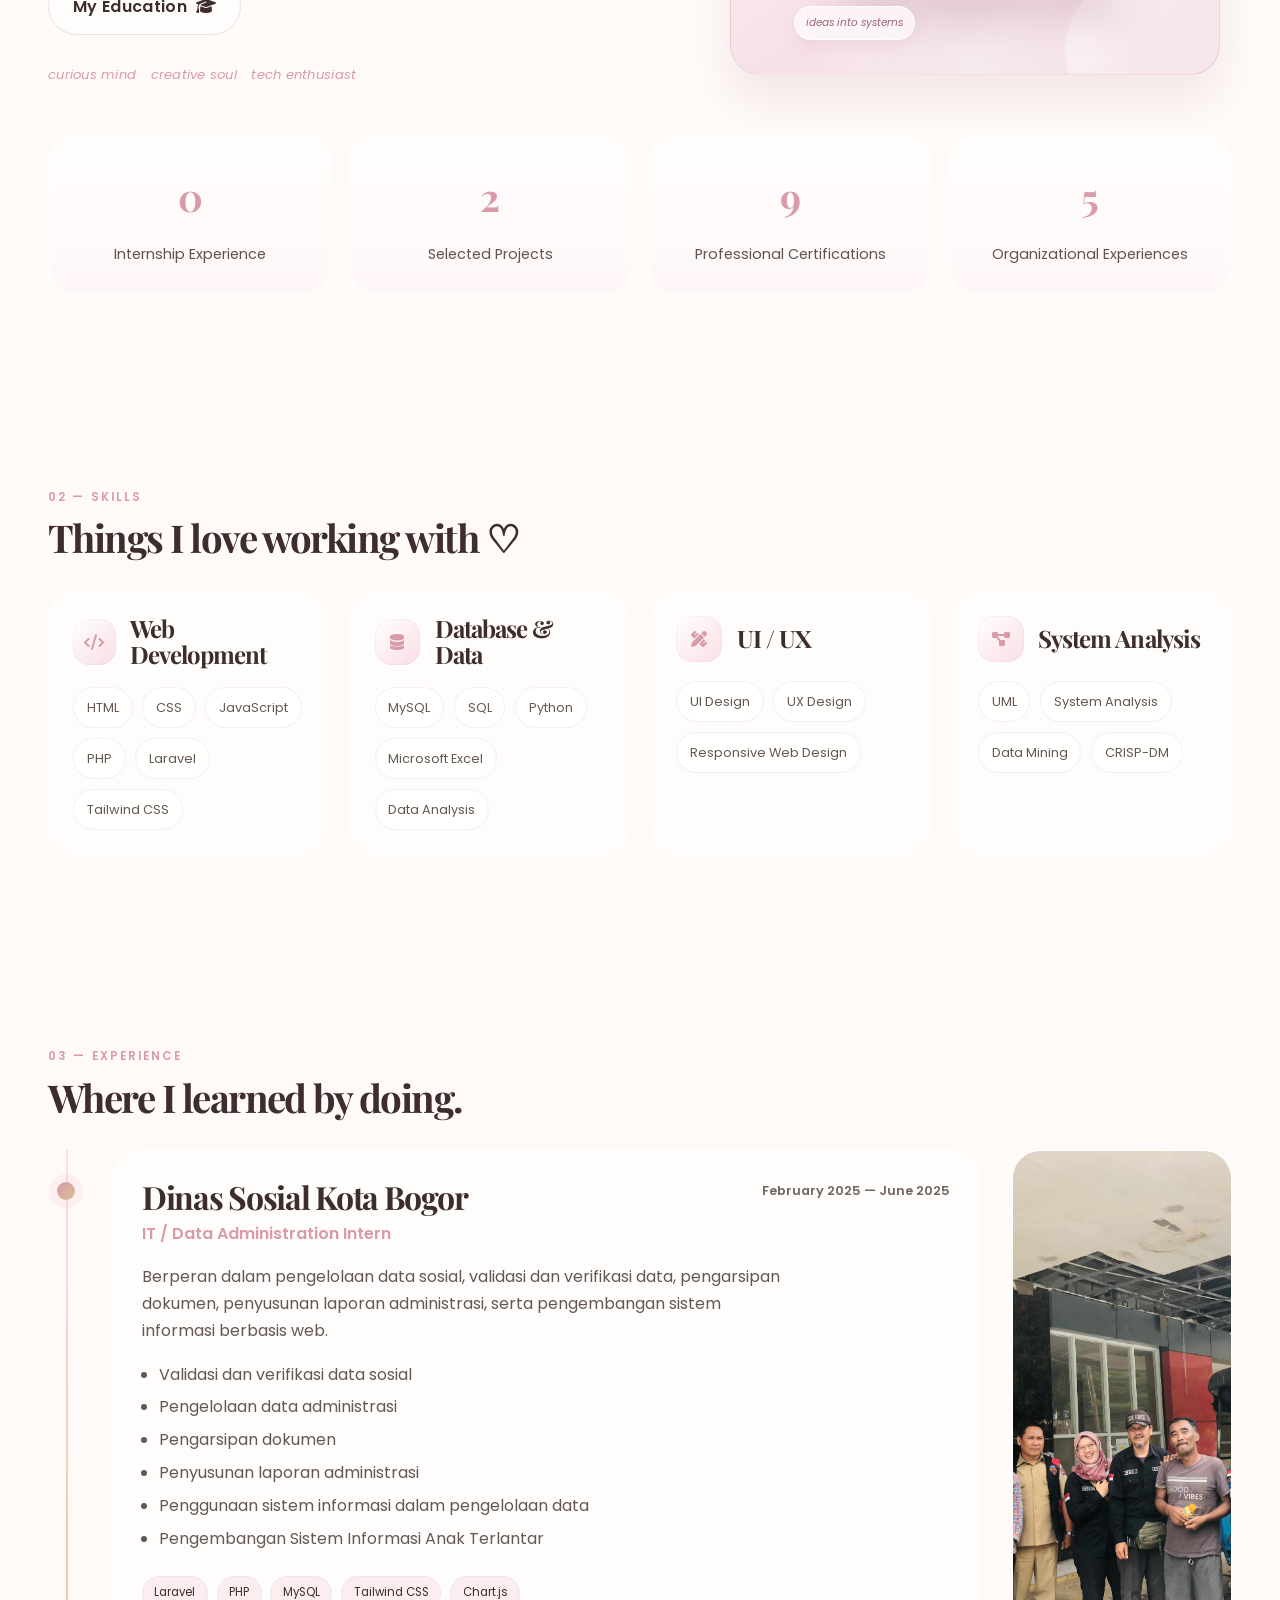
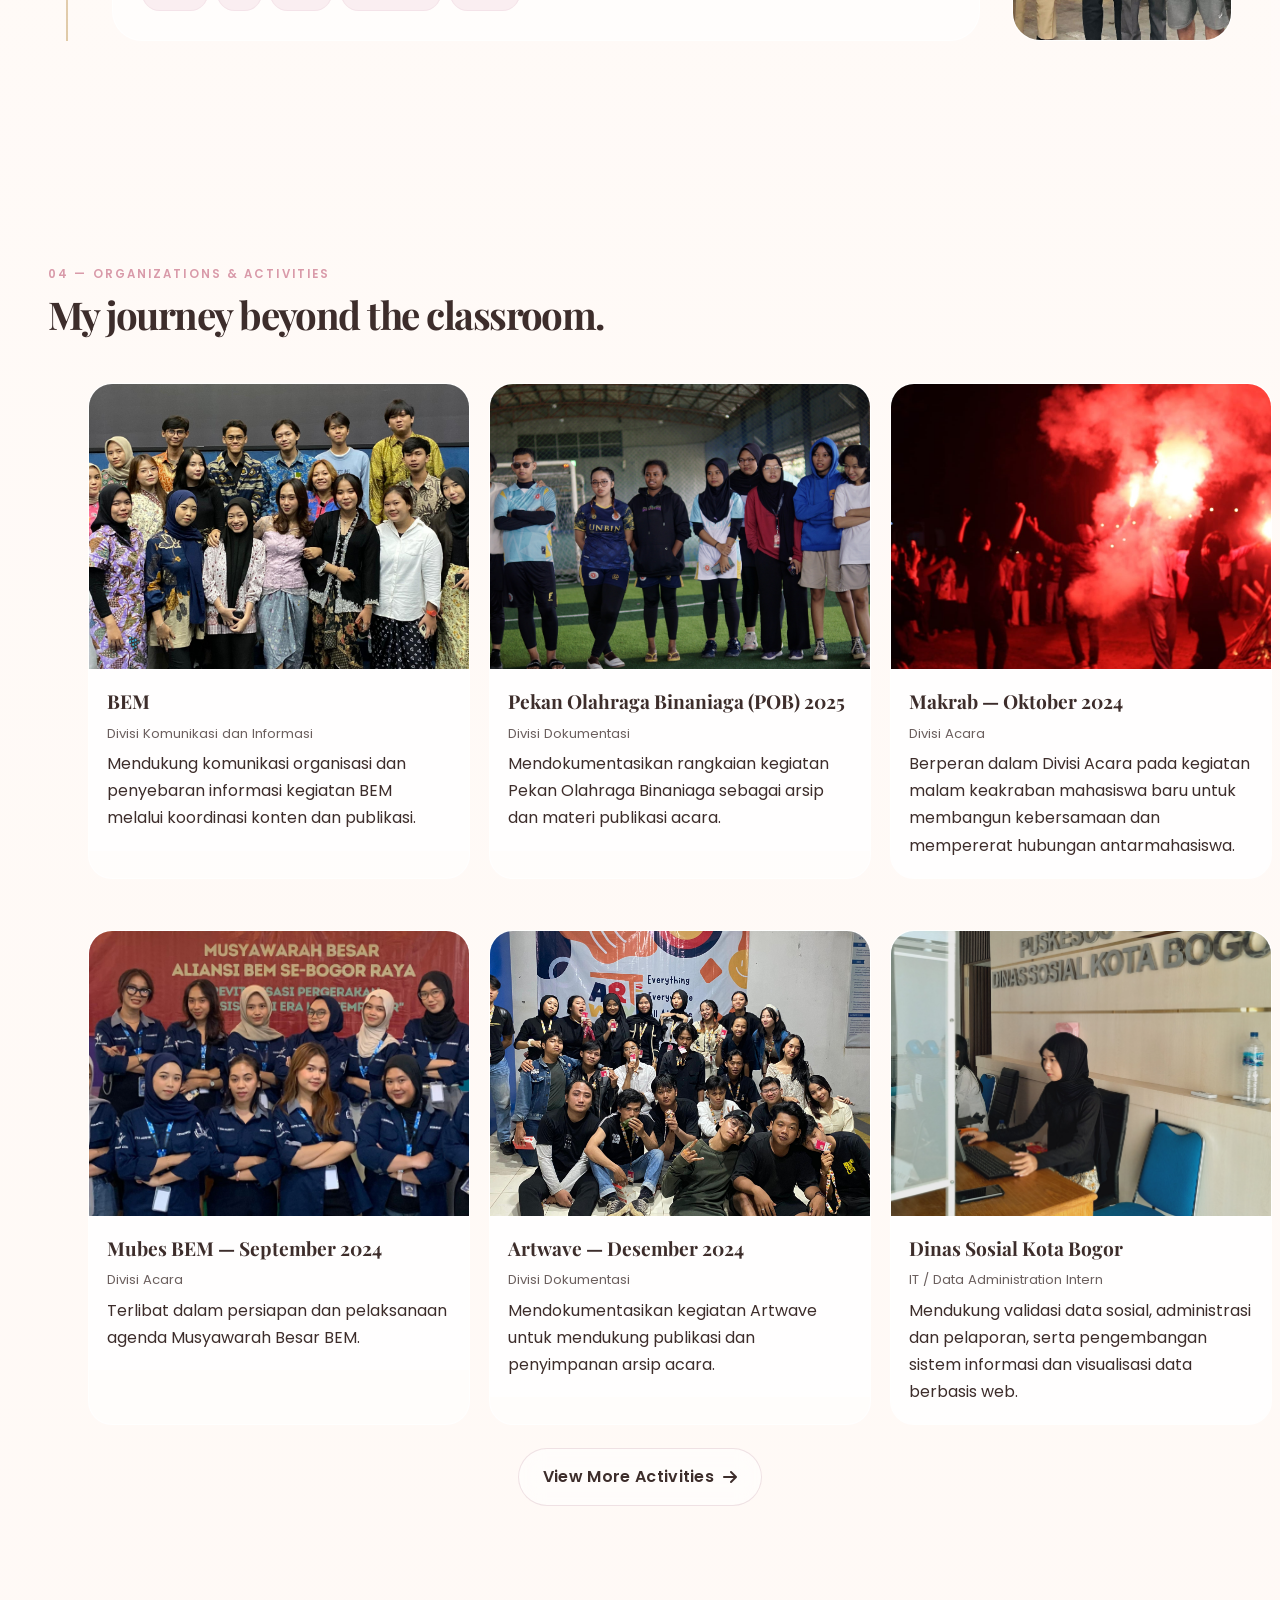
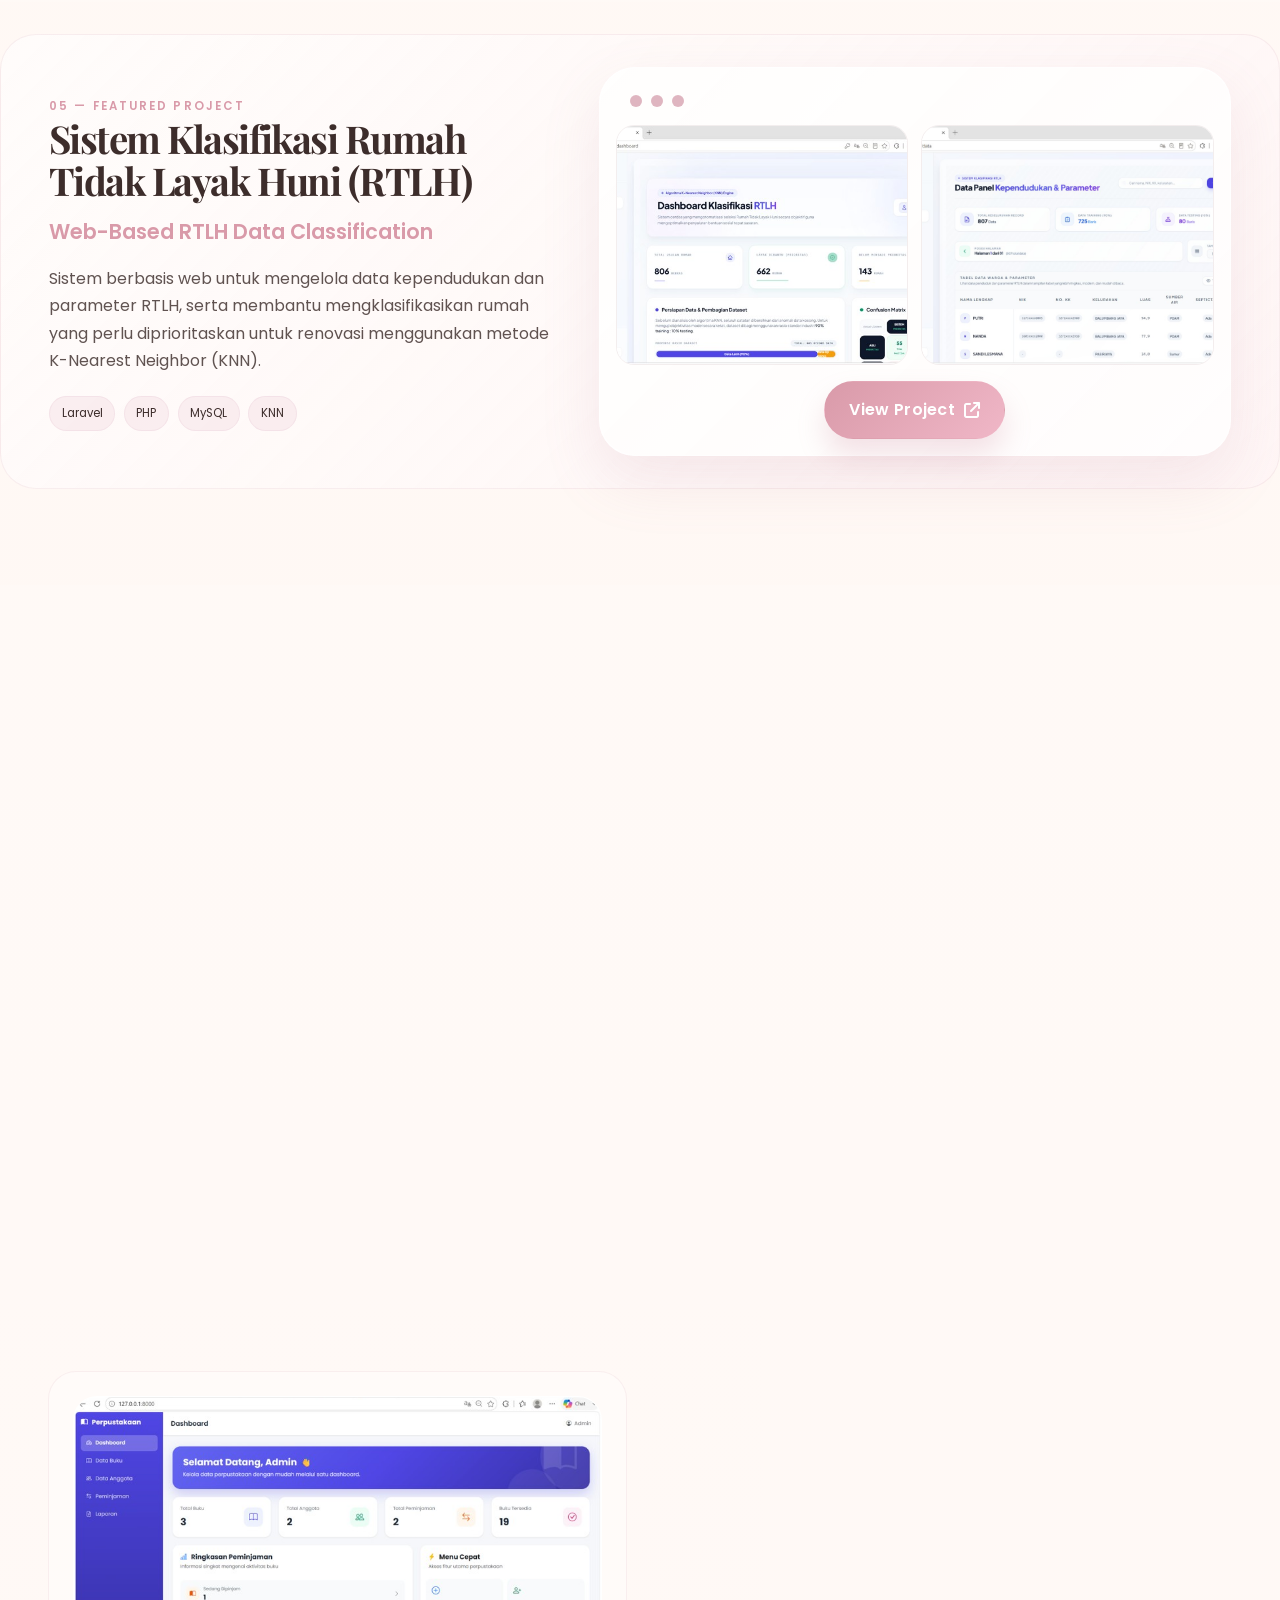
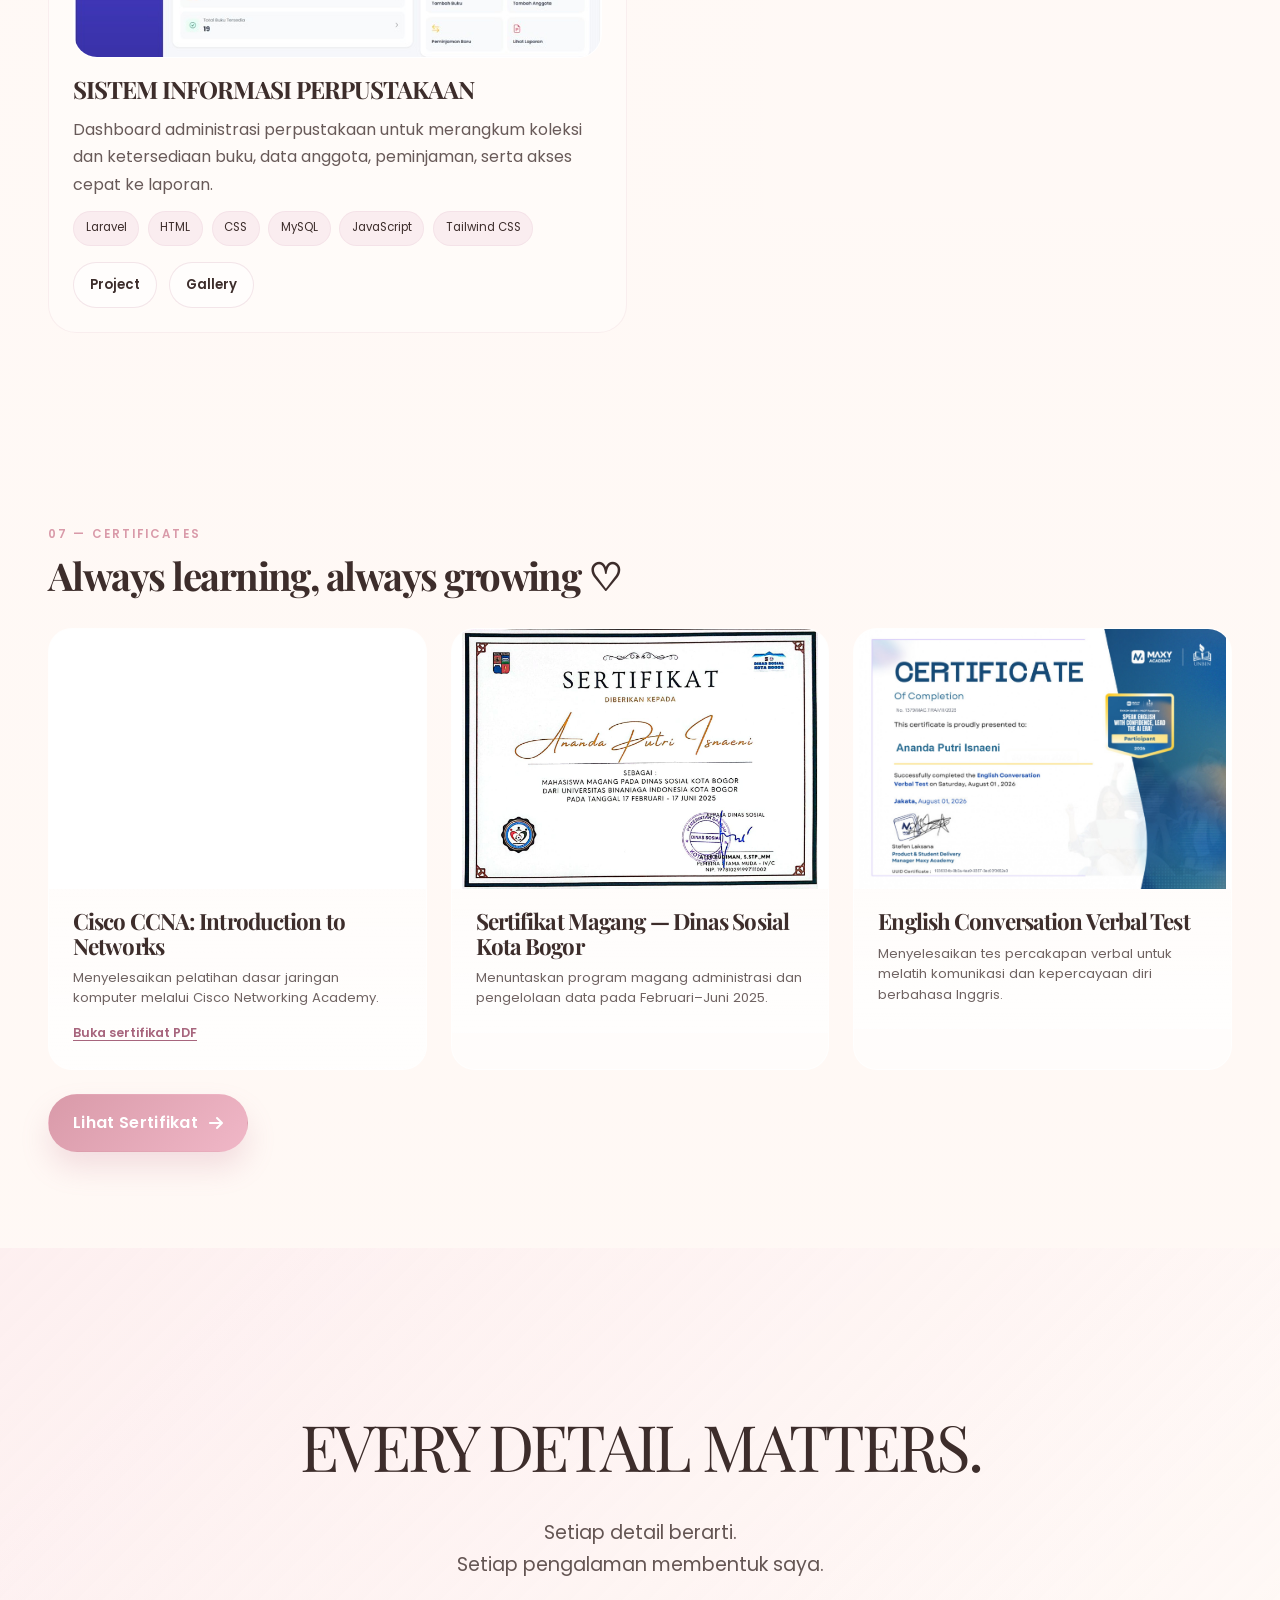
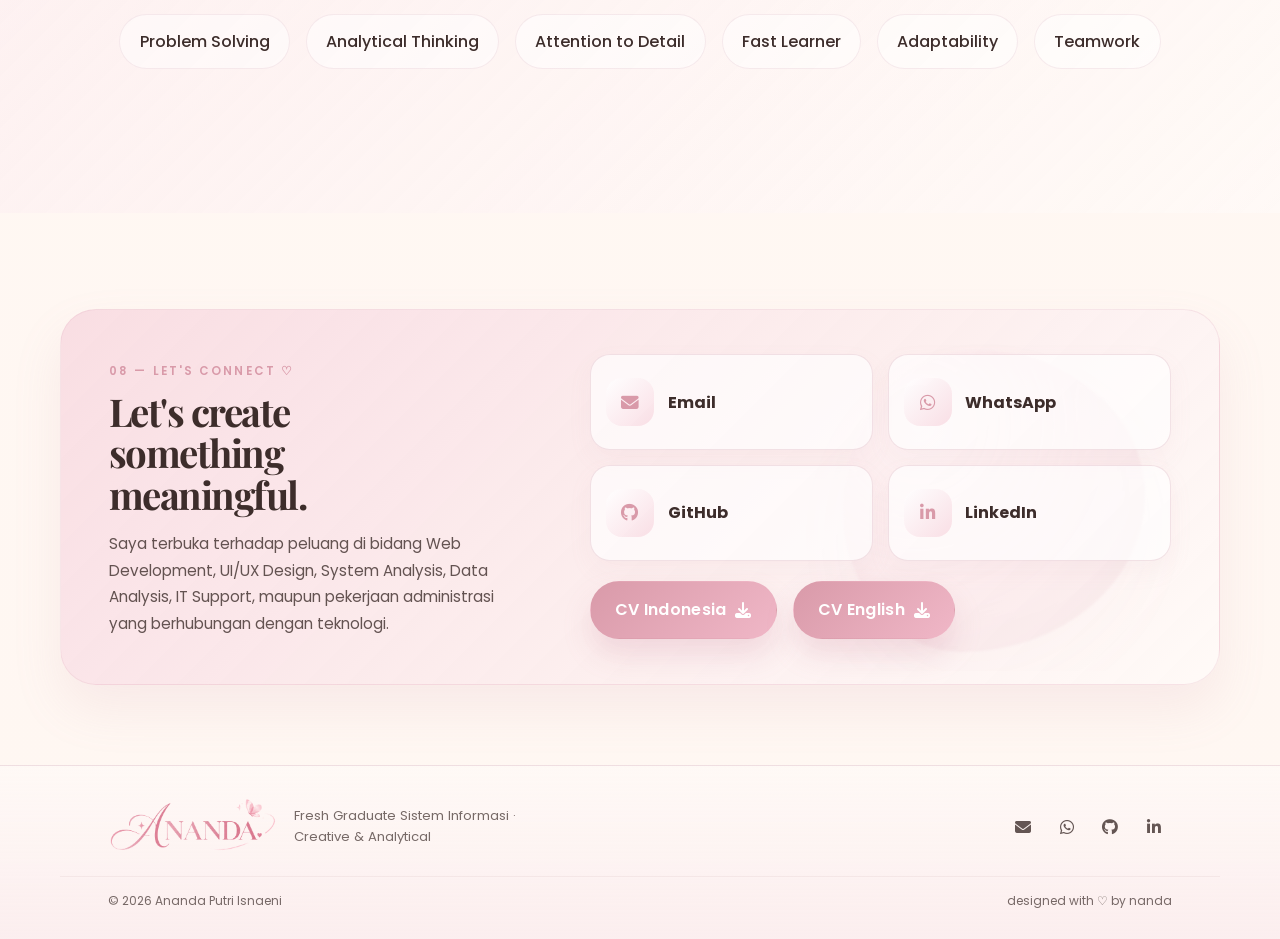
==== commit 3ef38b85: "Update sertifikat dan gallery" ====
--- a/index.html
+++ b/index.html
@@ -415,6 +415,12 @@
               </figcaption>
             </figure>
           </div>
+
+          <div class="organization-more reveal-up">
+            <a href="gallery.html" class="btn btn-secondary">
+              View More Activities <i class="fa-solid fa-arrow-right" aria-hidden="true"></i>
+            </a>
+          </div>
         </div>
       </section>
 
--- a/css/style.css
+++ b/css/style.css
@@ -1488,17 +1488,25 @@
 }
 
 .organization-grid {
-  column-count: 3;
-  column-gap: 1.2rem;
+  display: grid;
+  grid-template-columns: repeat(3, minmax(0, 1fr));
+  align-items: stretch;
+  gap: 1.2rem;
+}
+
+.organization-more {
+  display: flex;
+  justify-content: center;
+  margin-top: 0.4rem;
 }
 
 .org-card {
-  display: inline-block;
+  display: flex;
+  flex-direction: column;
   width: 100%;
-  margin: 0 0 1.2rem;
+  min-width: 0;
   overflow: hidden;
   border-radius: 24px;
-  break-inside: avoid;
   cursor: pointer;
   transition: transform 0.28s ease, box-shadow 0.28s ease;
 }
@@ -1510,8 +1518,9 @@
 }
 
 .org-card img {
+  display: block;
   width: 100%;
-  height: auto;
+  aspect-ratio: 4 / 3;
   object-fit: cover;
 }
 
@@ -1915,6 +1924,10 @@
   }
 
   .certificate-grid {
+    grid-template-columns: repeat(2, minmax(0, 1fr));
+  }
+
+  .organization-grid {
     grid-template-columns: repeat(2, minmax(0, 1fr));
   }
 }
@@ -2021,7 +2034,7 @@
   }
 
   .organization-grid {
-    column-count: 1;
+    grid-template-columns: 1fr;
   }
 
   .about-art {
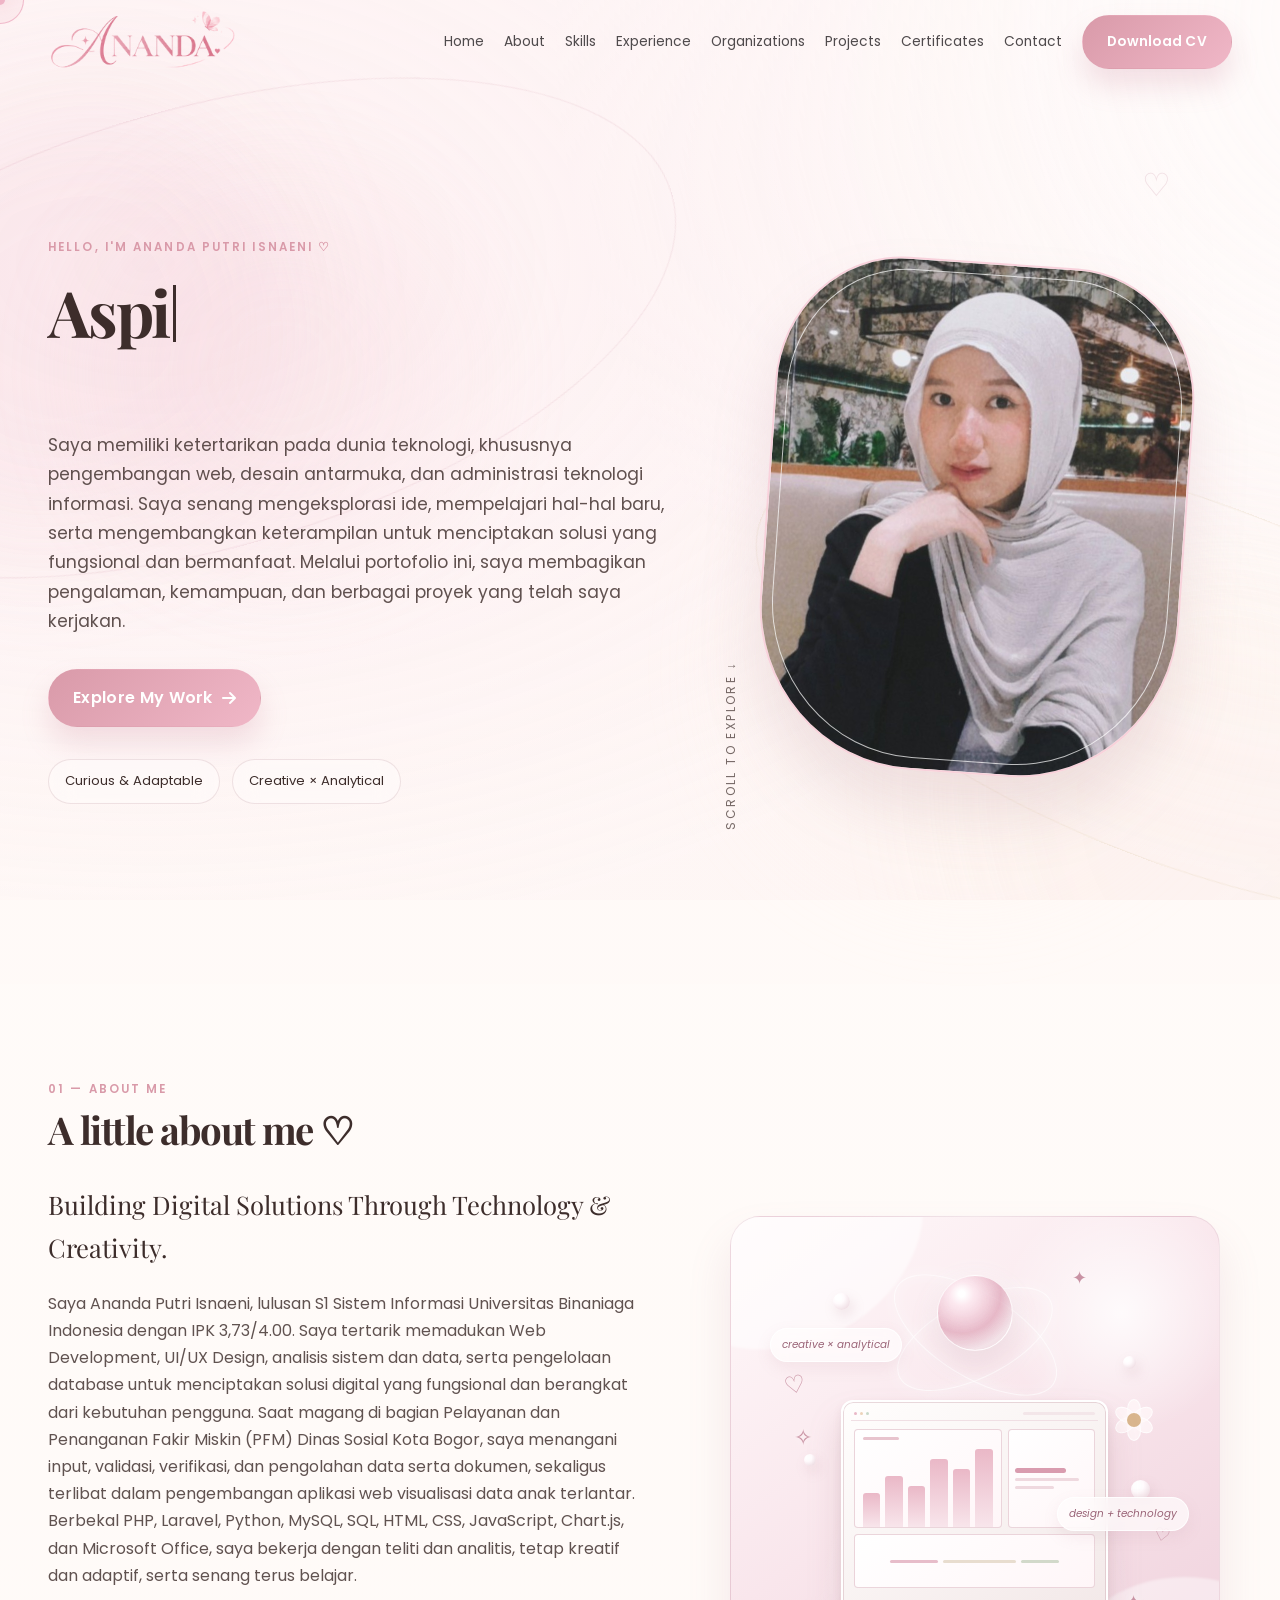
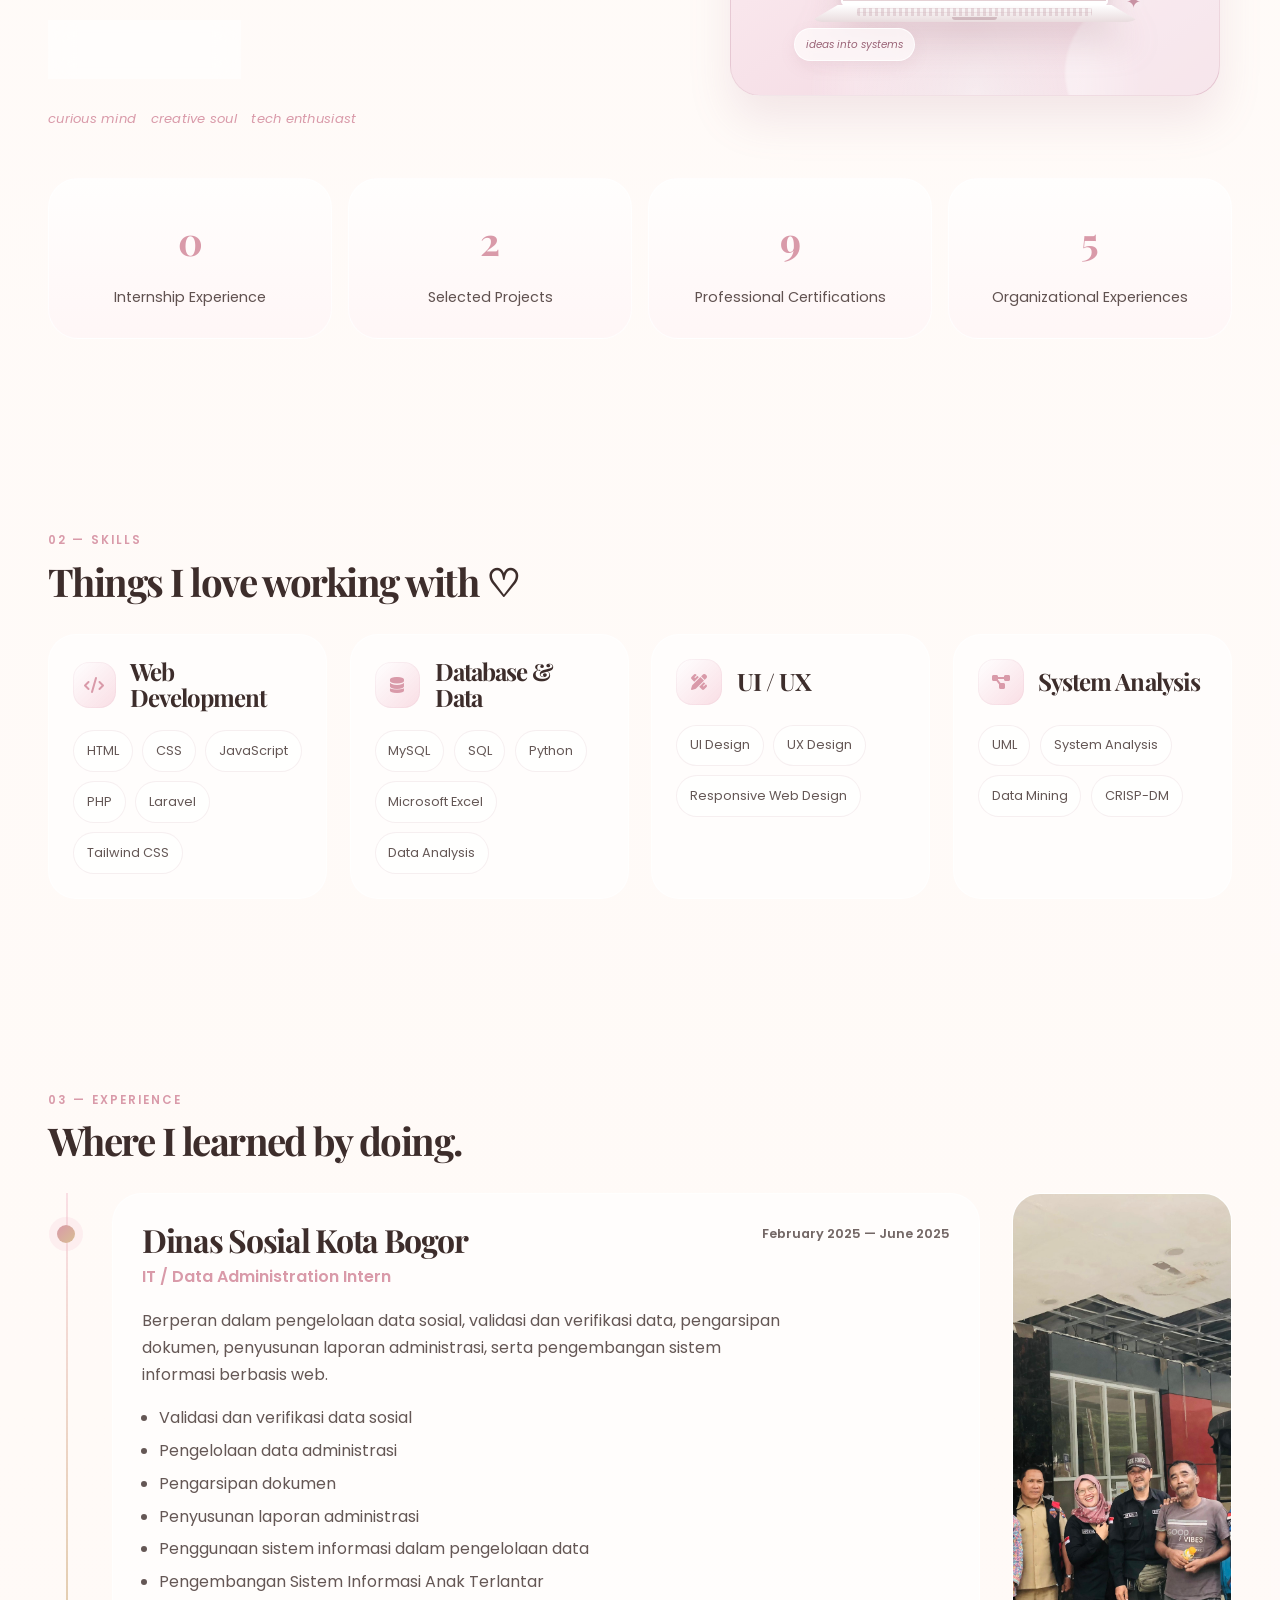
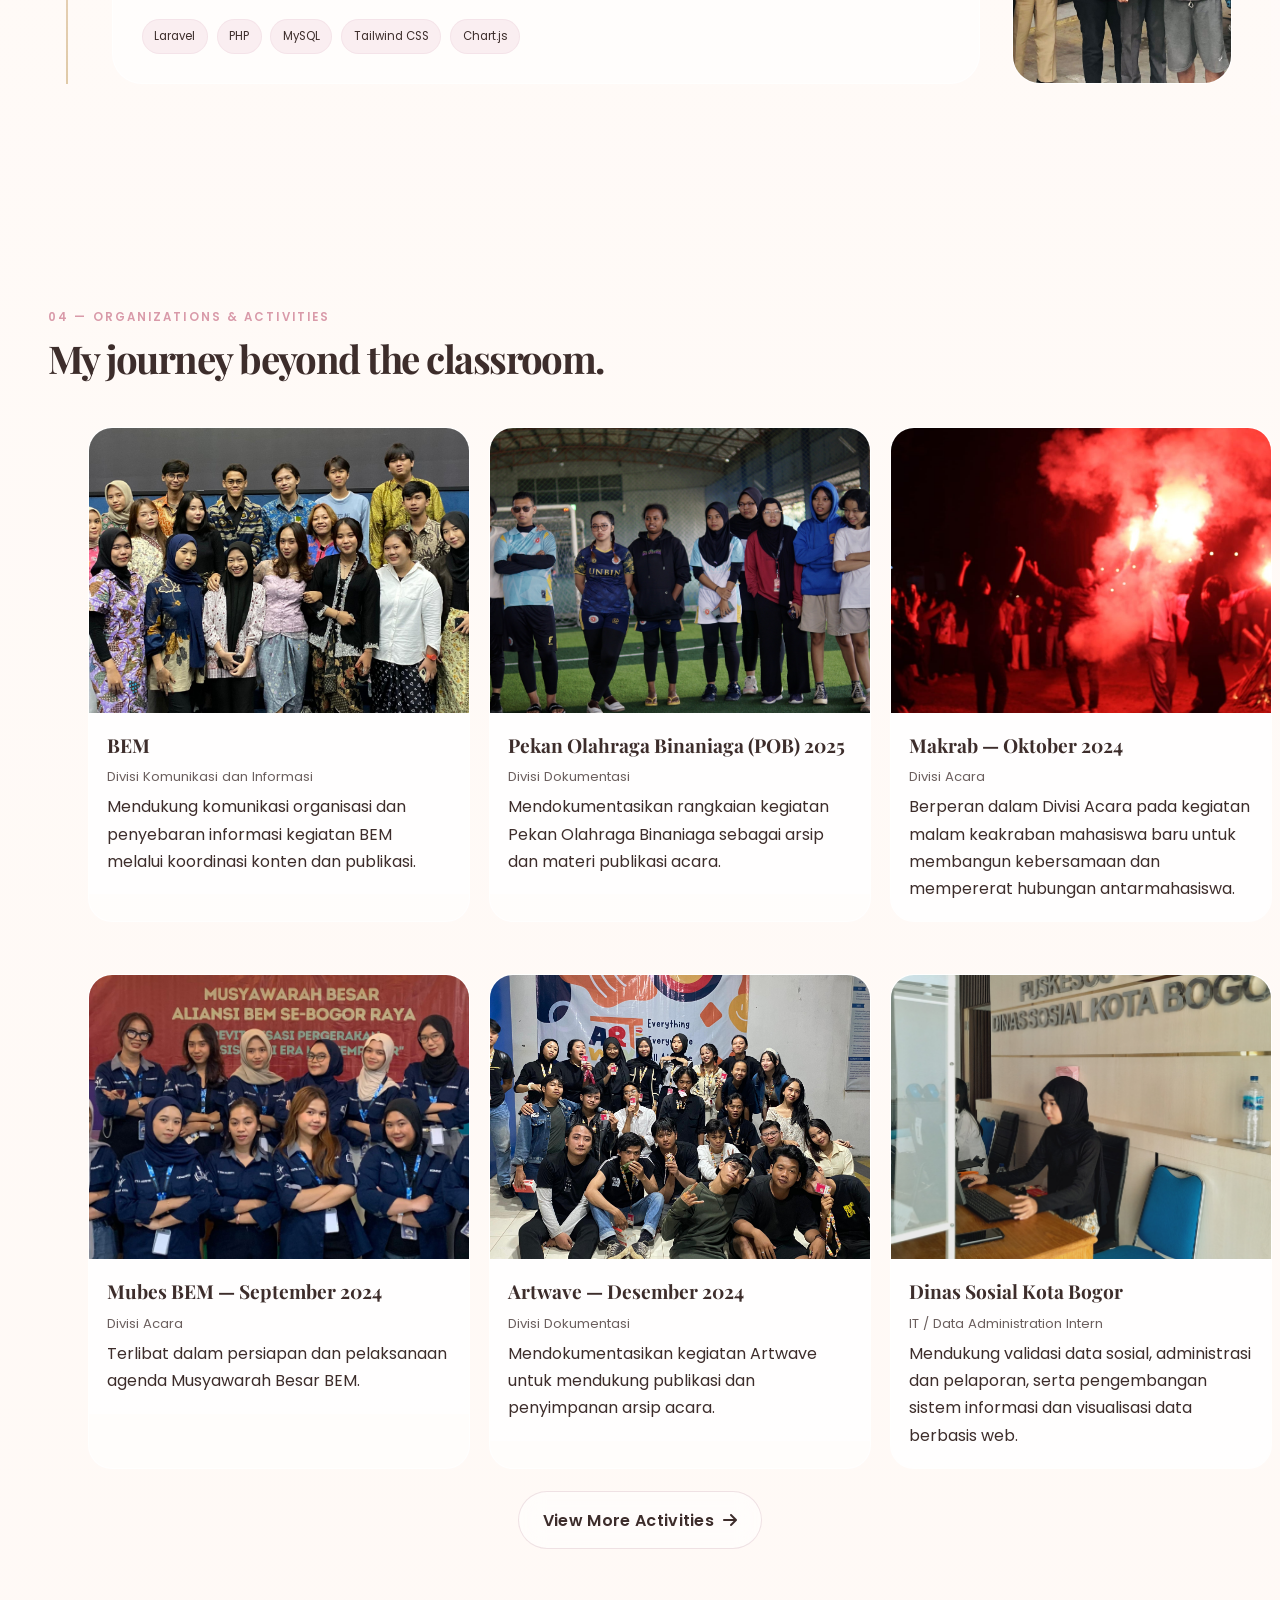
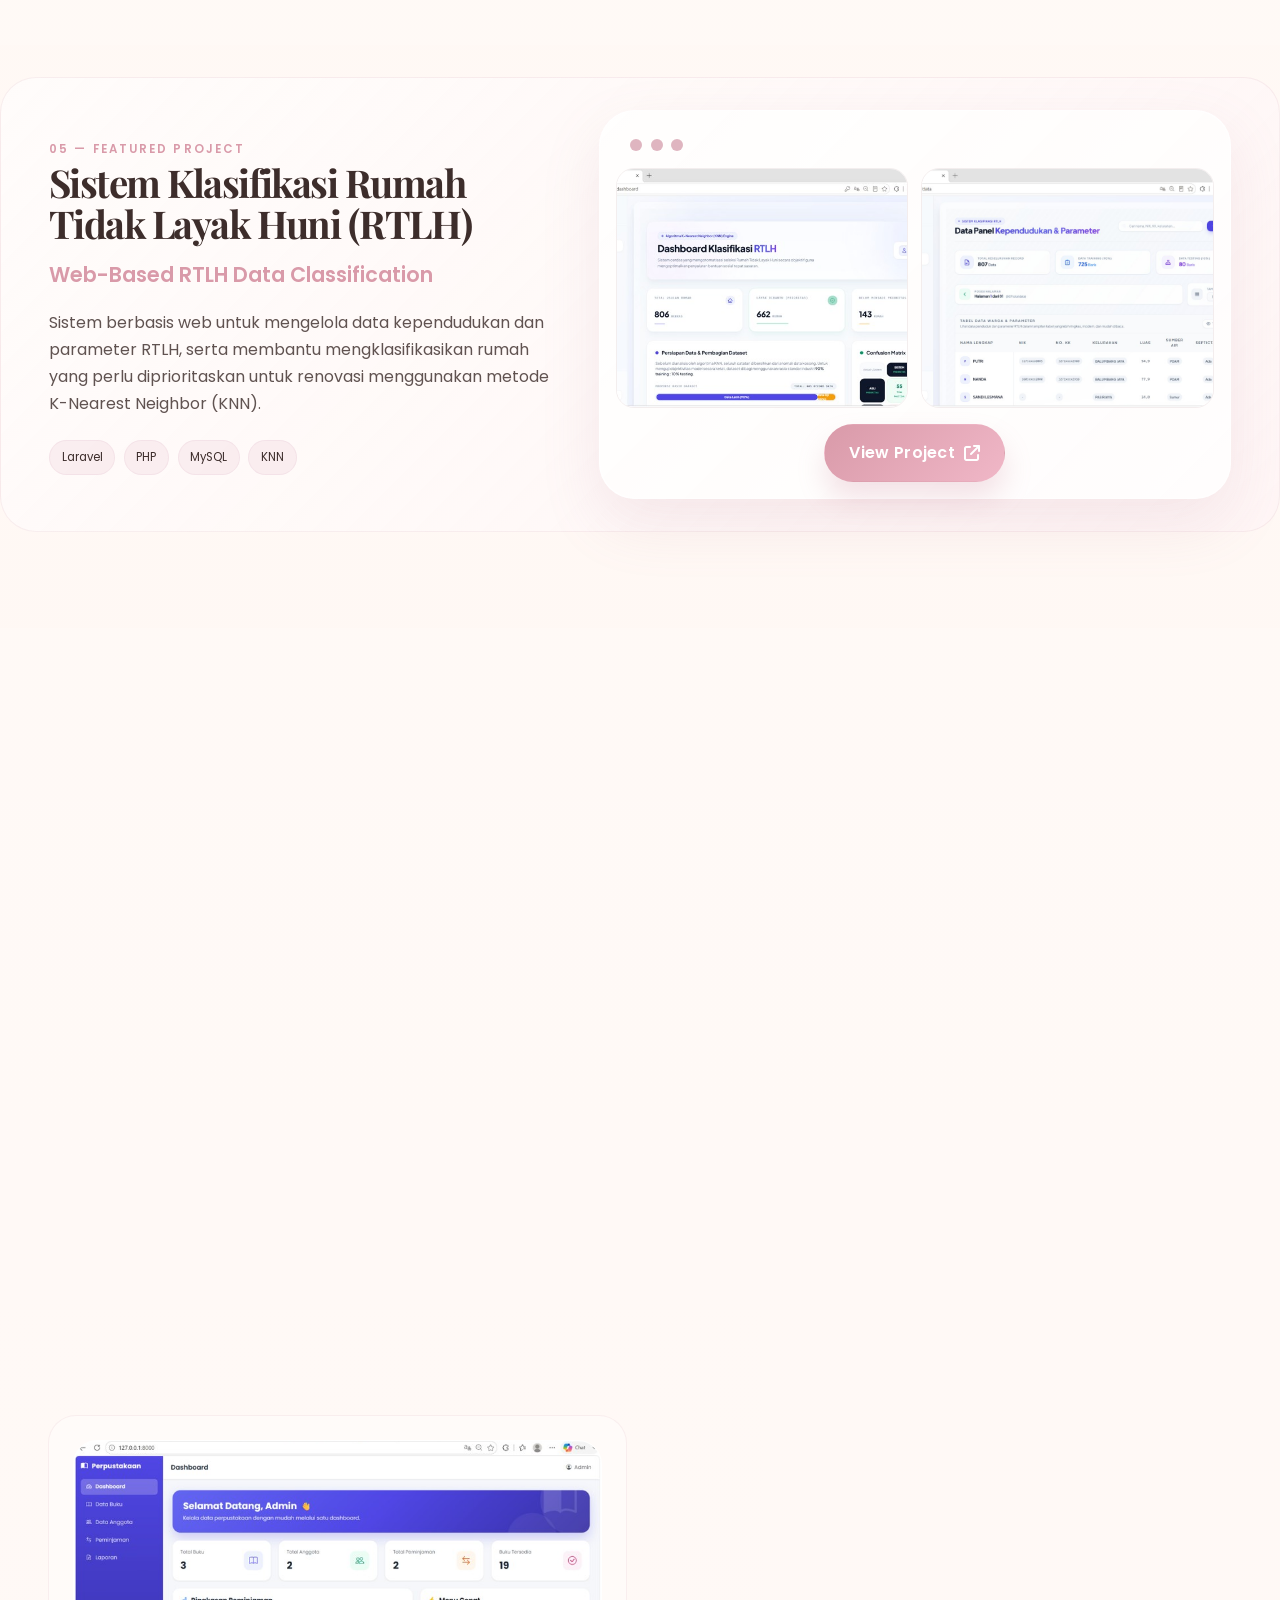
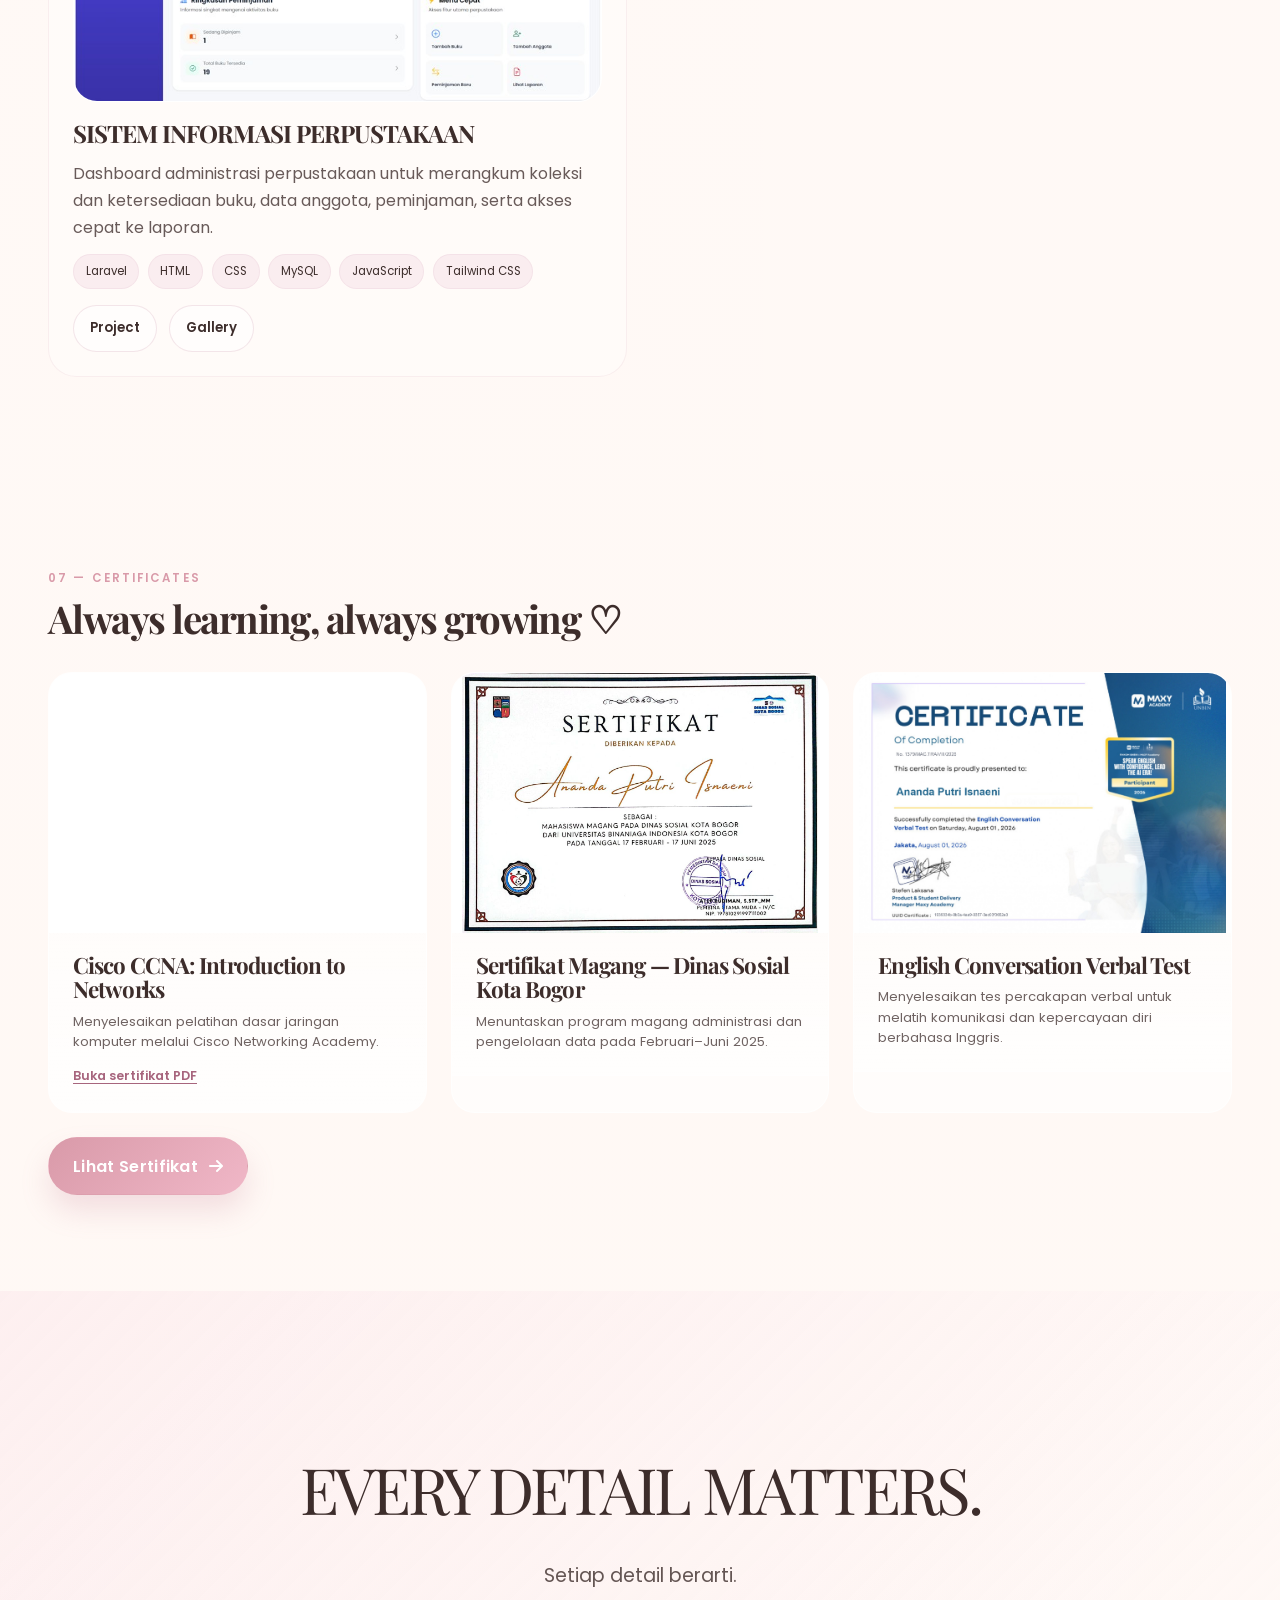
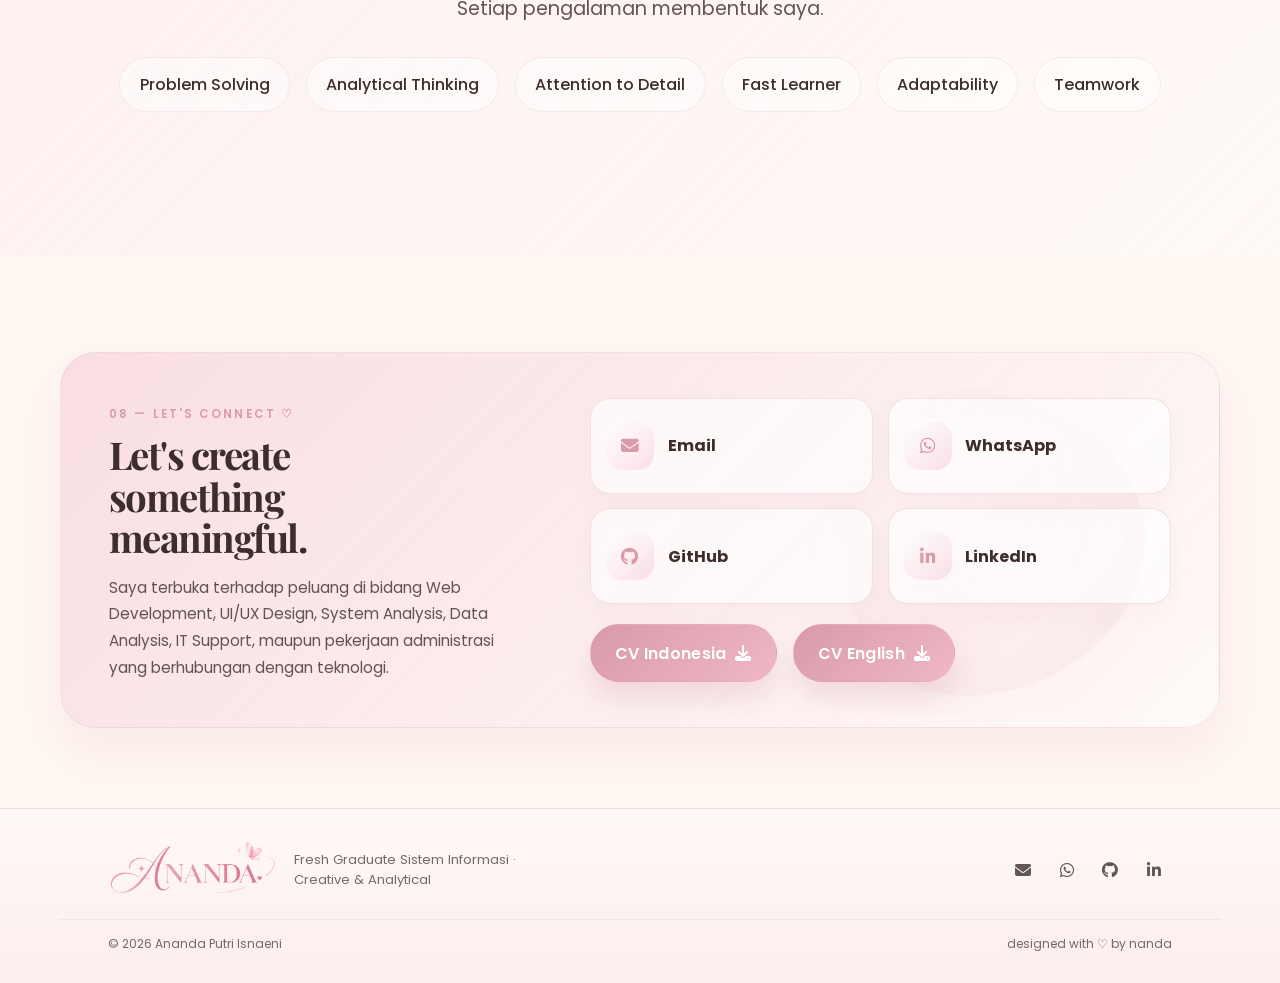
==== commit 5c2017cb: "Update about me portofolio" ====
--- a/index.html
+++ b/index.html
@@ -99,10 +99,9 @@
           <div class="hero-copy reveal-up">
             <p class="eyebrow">HELLO, I'M ANANDA PUTRI ISNAENI ♡</p>
             <h1>
-              Information Systems Graduate
+              <span class="hero-rotating-text">Aspiring Front-End Developer</span>
             </h1>
             <p class="lead">
-              <strong>Aspiring Front-End Developer | UI/UX Designer | IT &amp; Administrative Support</strong><br /><br />
               Saya memiliki ketertarikan pada dunia teknologi, khususnya
               pengembangan web, desain antarmuka, dan administrasi teknologi
               informasi. Saya senang mengeksplorasi ide, mempelajari hal-hal baru,
@@ -146,7 +145,7 @@
 
           <div class="about-grid">
             <div class="about-copy reveal-up">
-              <p class="statement">Memadukan Teknologi, Analisis, dan Kreativitas.</p>
+              <p class="statement">Building Digital Solutions Through Technology &amp; Creativity.</p>
               <p>
                 Saya Ananda Putri Isnaeni, lulusan S1 Sistem Informasi Universitas
                 Binaniaga Indonesia dengan IPK 3,73/4.00. Saya tertarik memadukan
--- a/css/style.css
+++ b/css/style.css
@@ -513,10 +513,48 @@
   color: var(--dusty);
 }
 
+.hero h1 .hero-rotating-text {
+  display: block;
+  min-height: 2.1em;
+  color: inherit;
+}
+
 .lead {
   max-width: 620px;
   font-size: 1.08rem;
   color: rgba(61, 45, 43, 0.82);
+}
+
+.typing-text::after {
+  content: '';
+  display: inline-block;
+  height: 1em;
+  margin-left: 3px;
+  border-left: 2px solid currentColor;
+  vertical-align: -0.12em;
+  animation: typing-cursor-blink 0.8s steps(2, start) infinite;
+}
+
+.hero-rotating-text::after {
+  content: '';
+  display: inline-block;
+  height: 0.9em;
+  margin-left: 4px;
+  border-left: 3px solid currentColor;
+  vertical-align: -0.06em;
+  animation: typing-cursor-blink 0.8s steps(2, start) infinite;
+}
+
+@keyframes typing-cursor-blink {
+  to { visibility: hidden; }
+}
+
+@media (prefers-reduced-motion: reduce) {
+  .typing-text::after,
+  .hero-rotating-text::after {
+    display: none;
+    animation: none;
+  }
 }
 
 .cta-group {
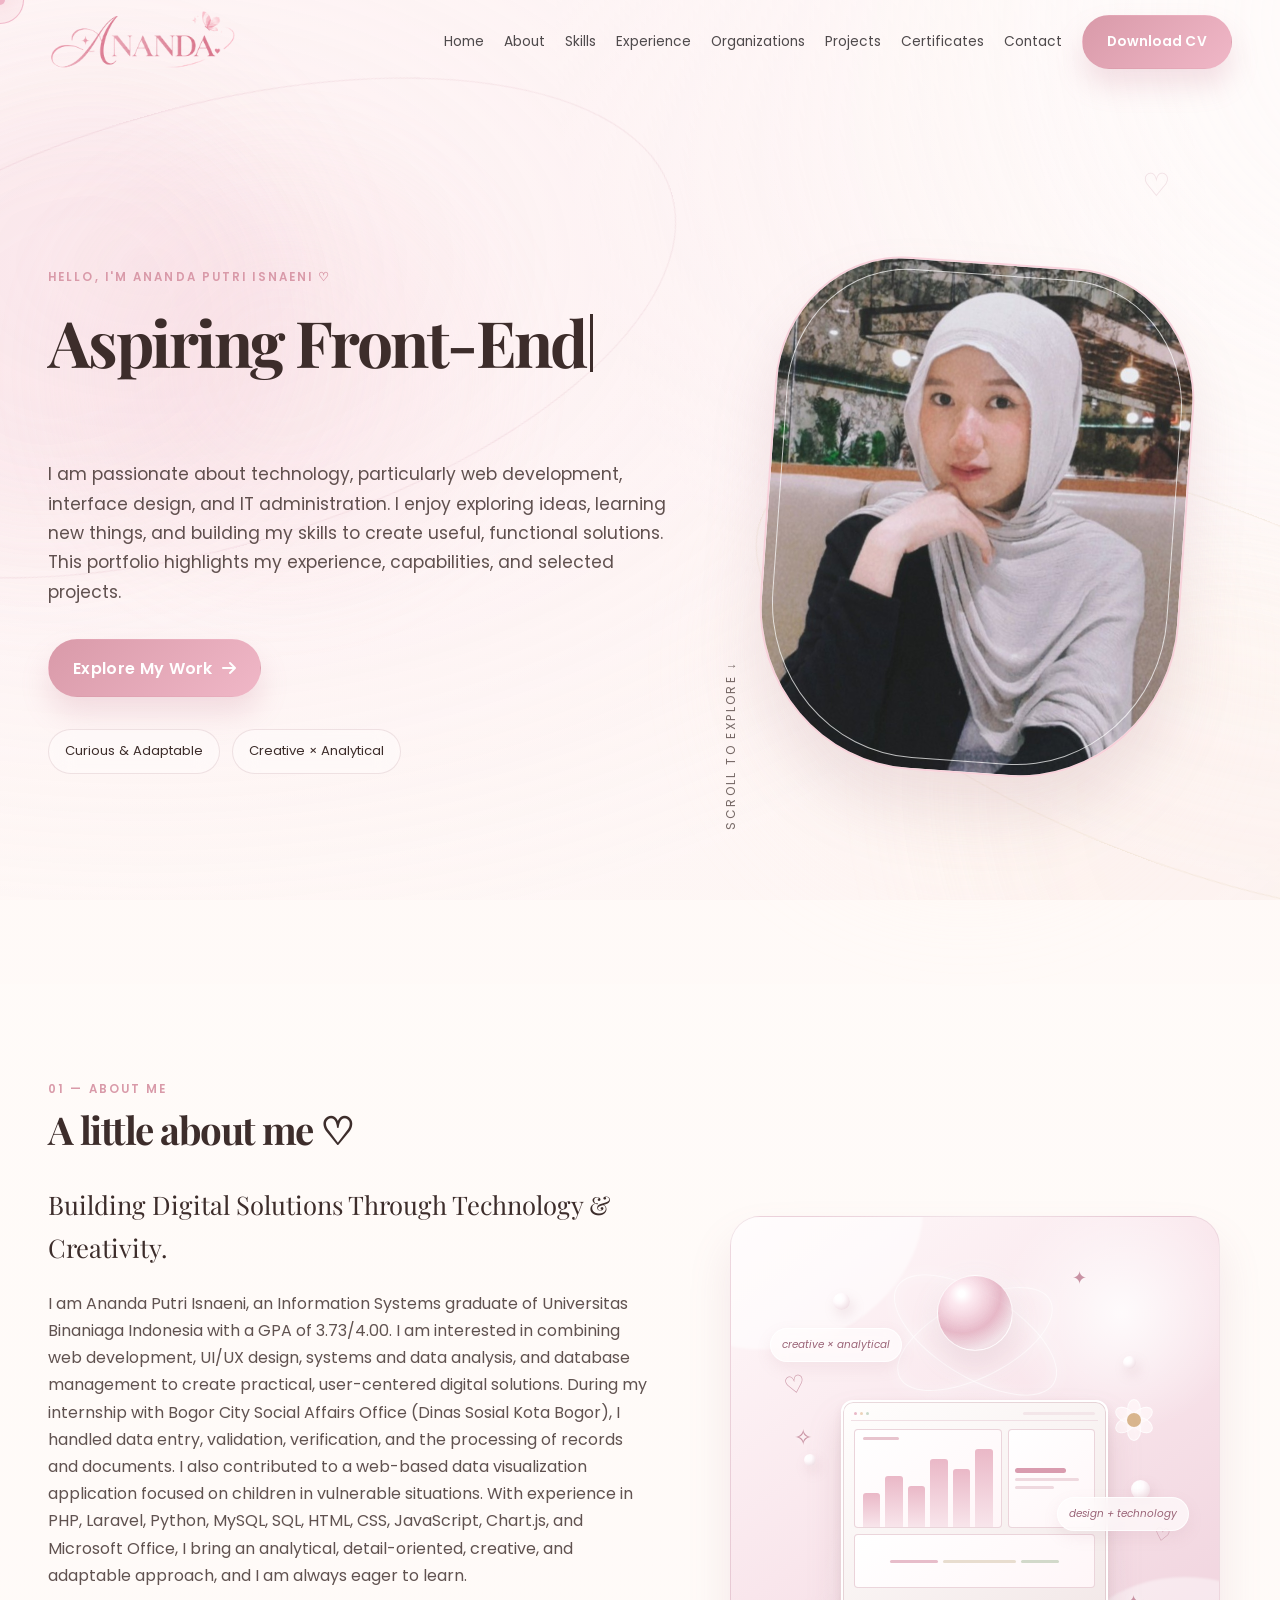
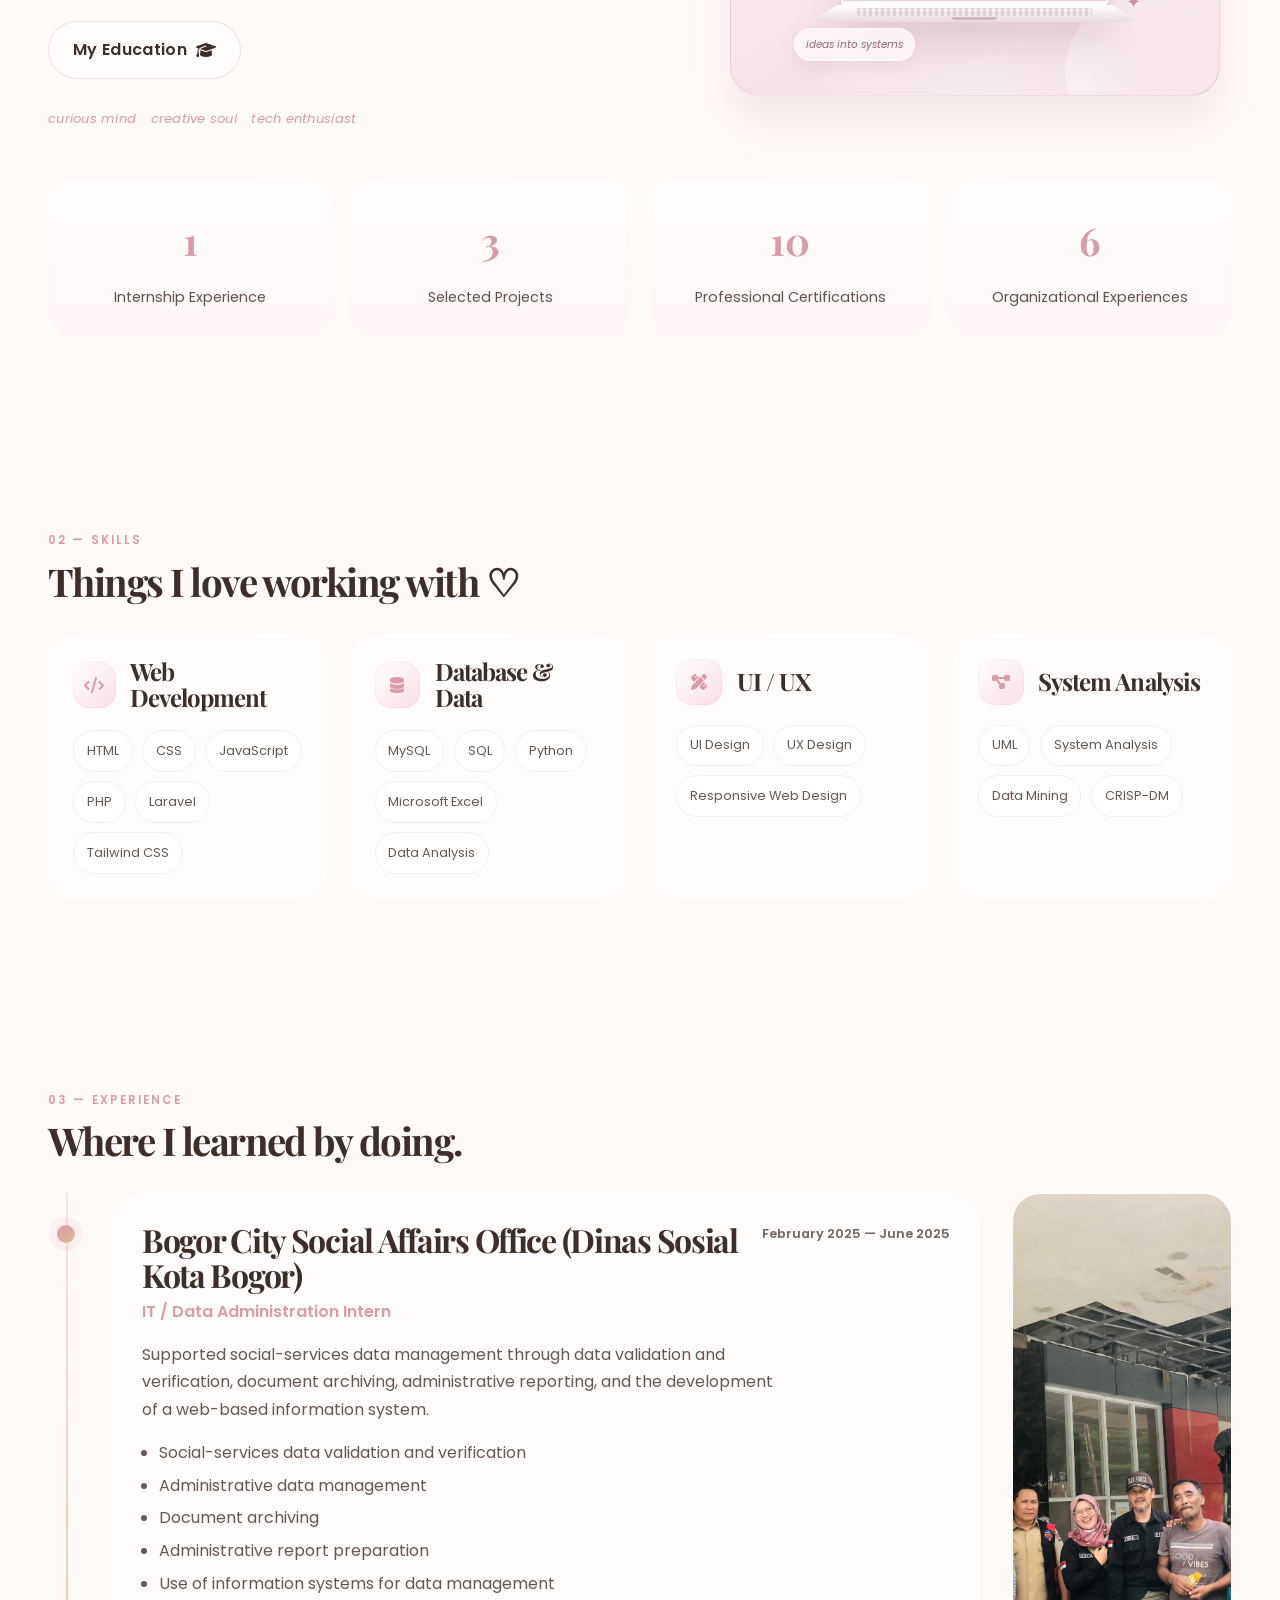
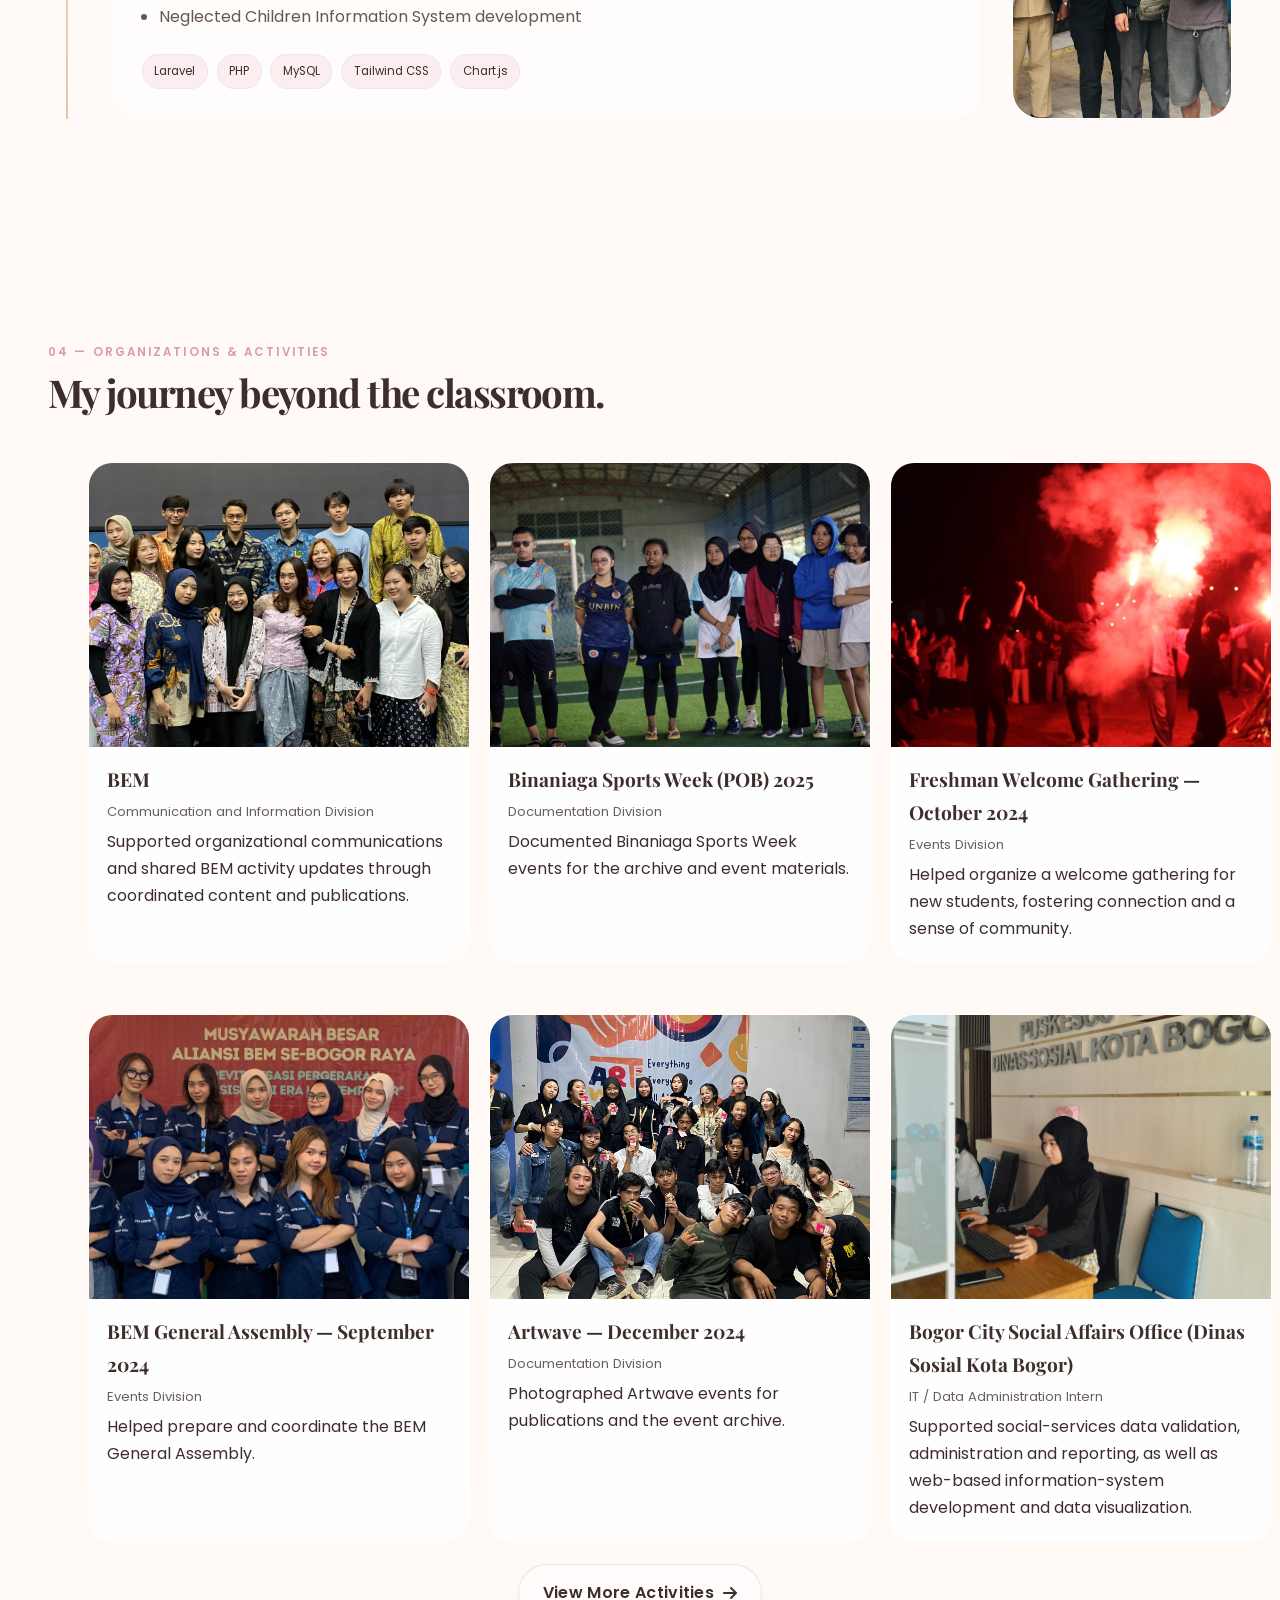
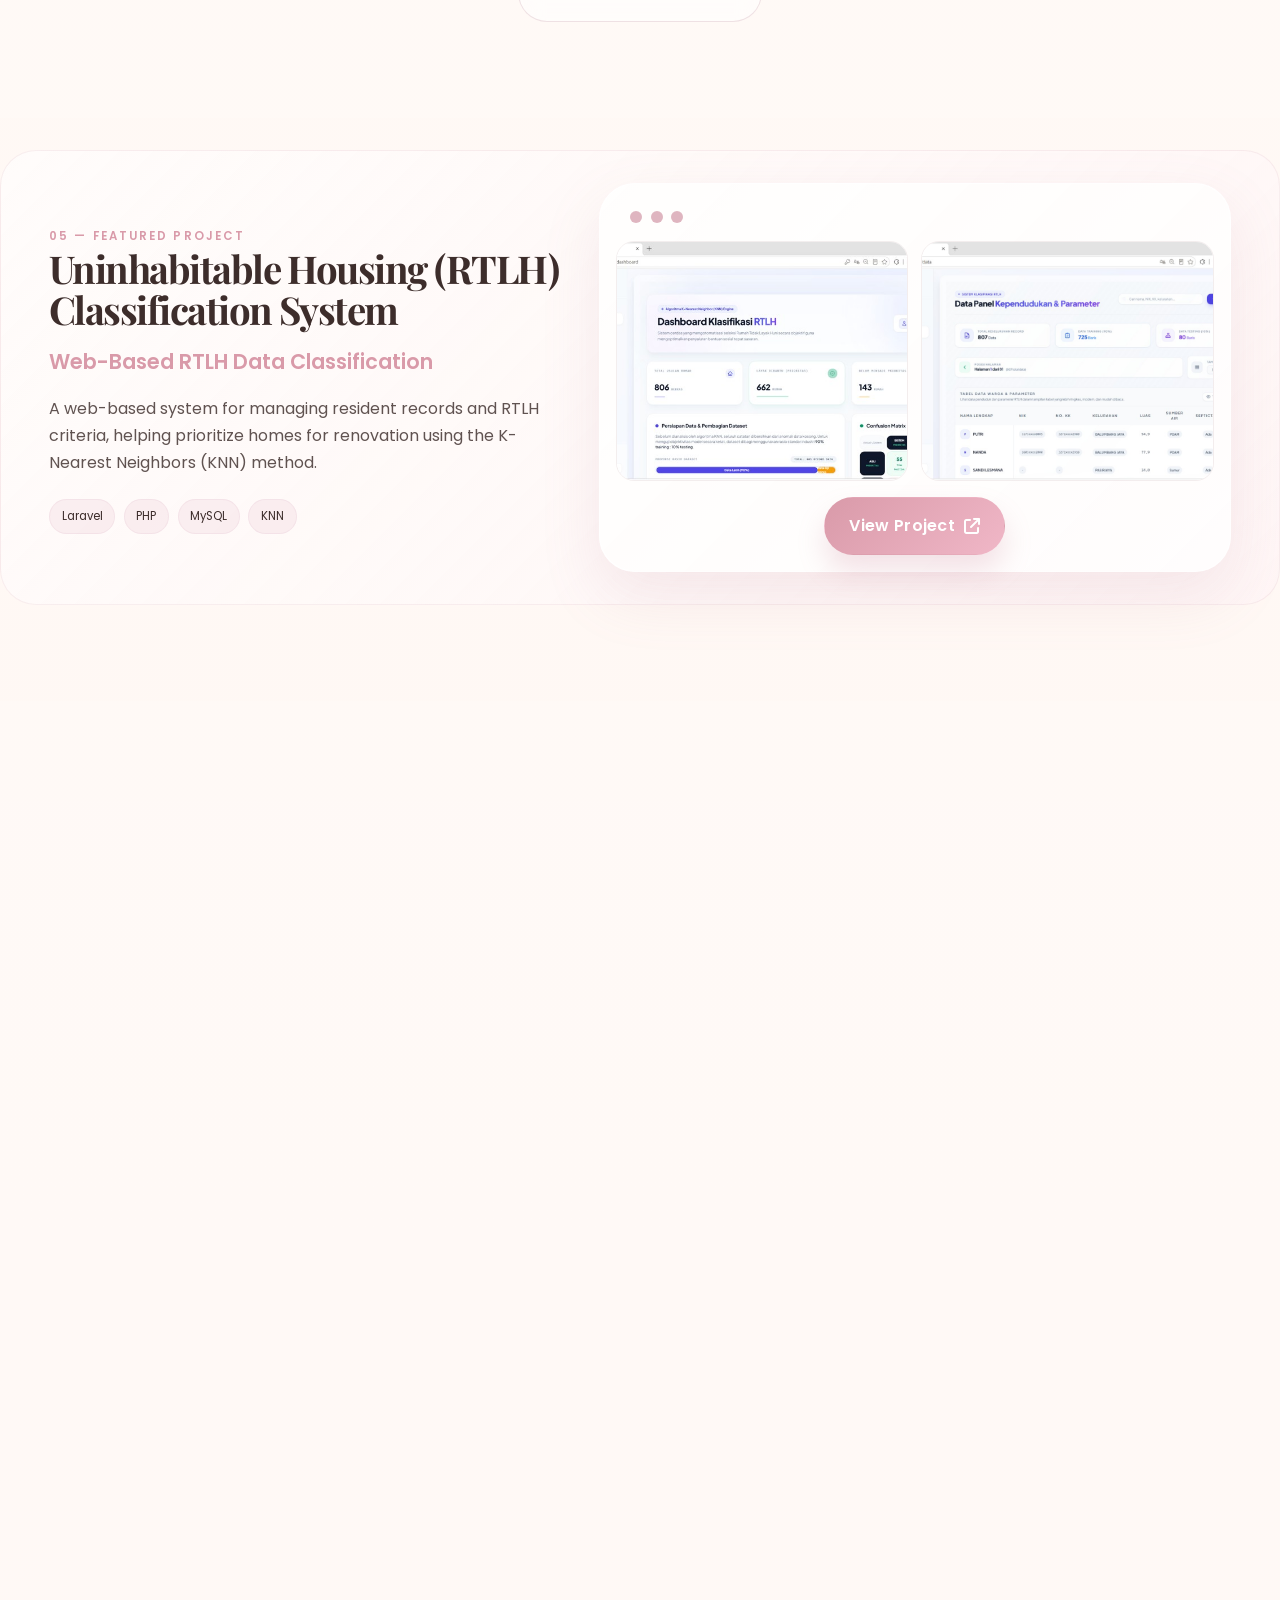
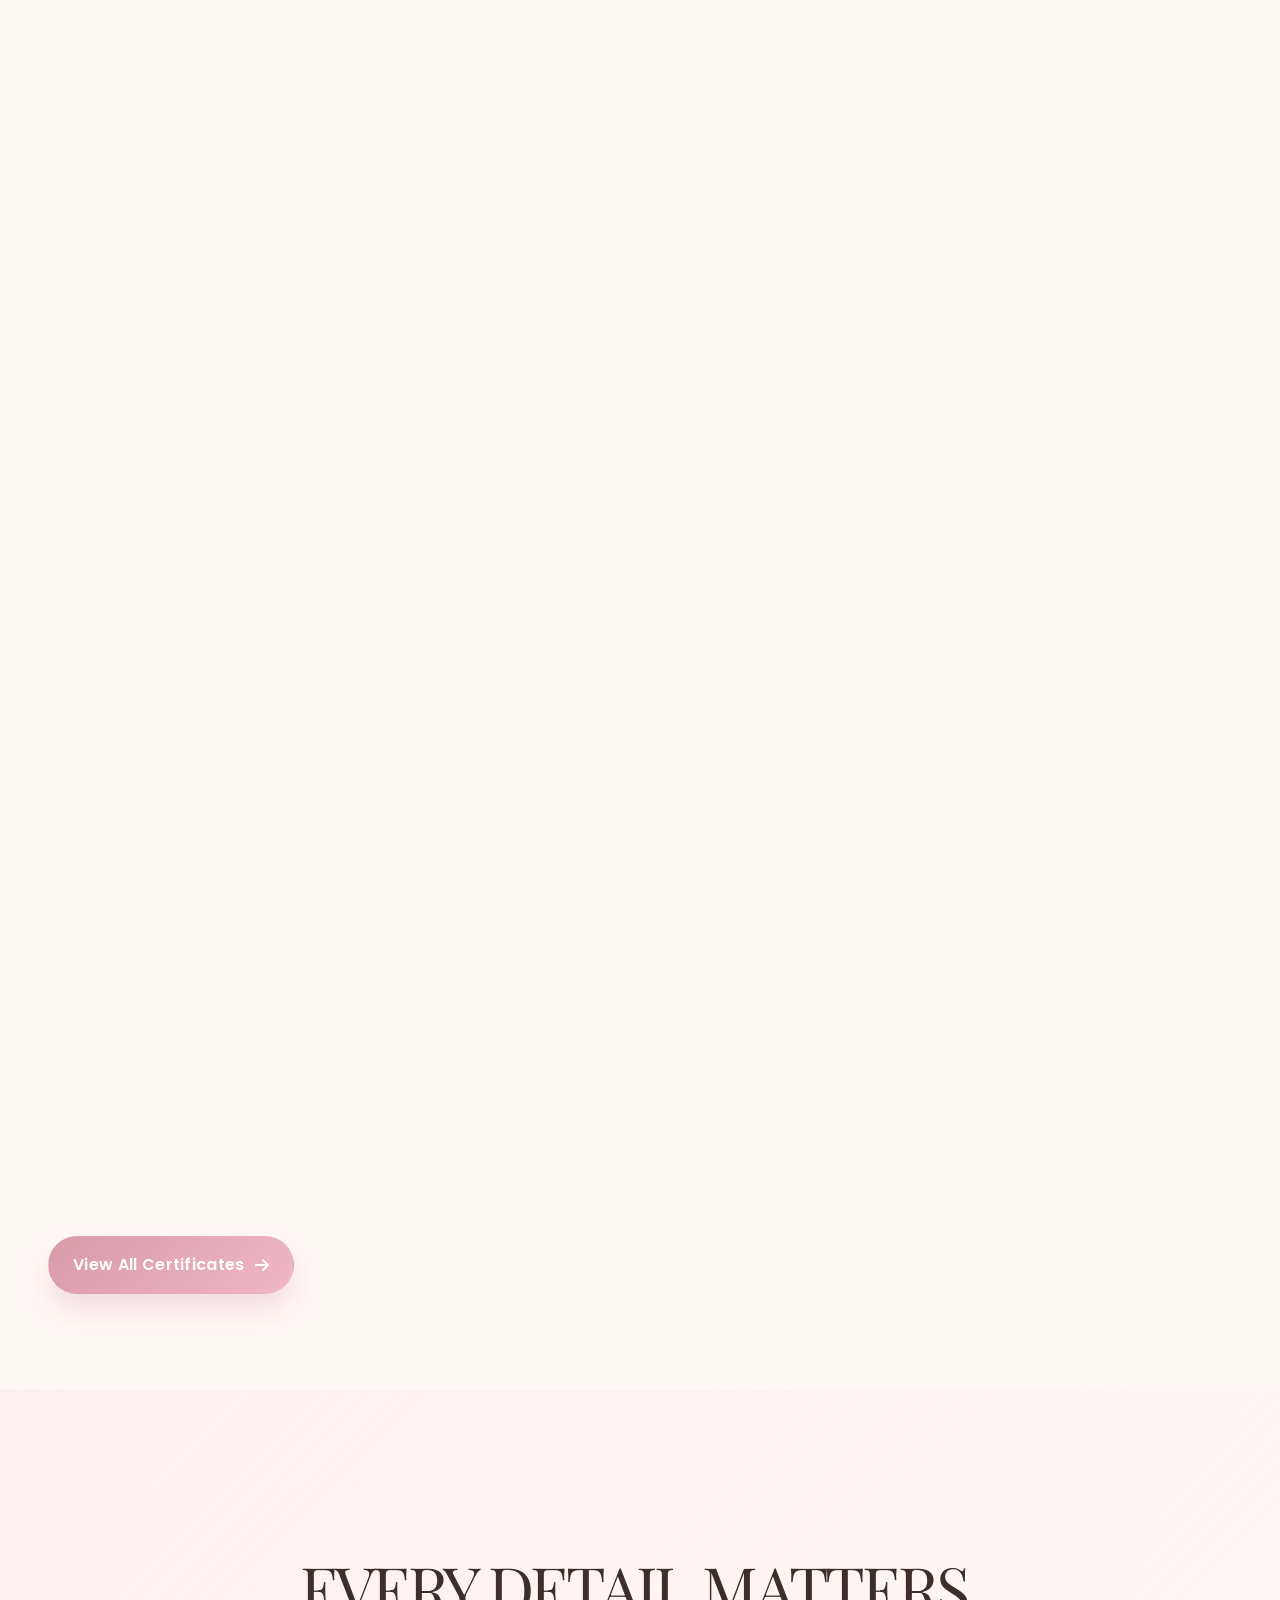
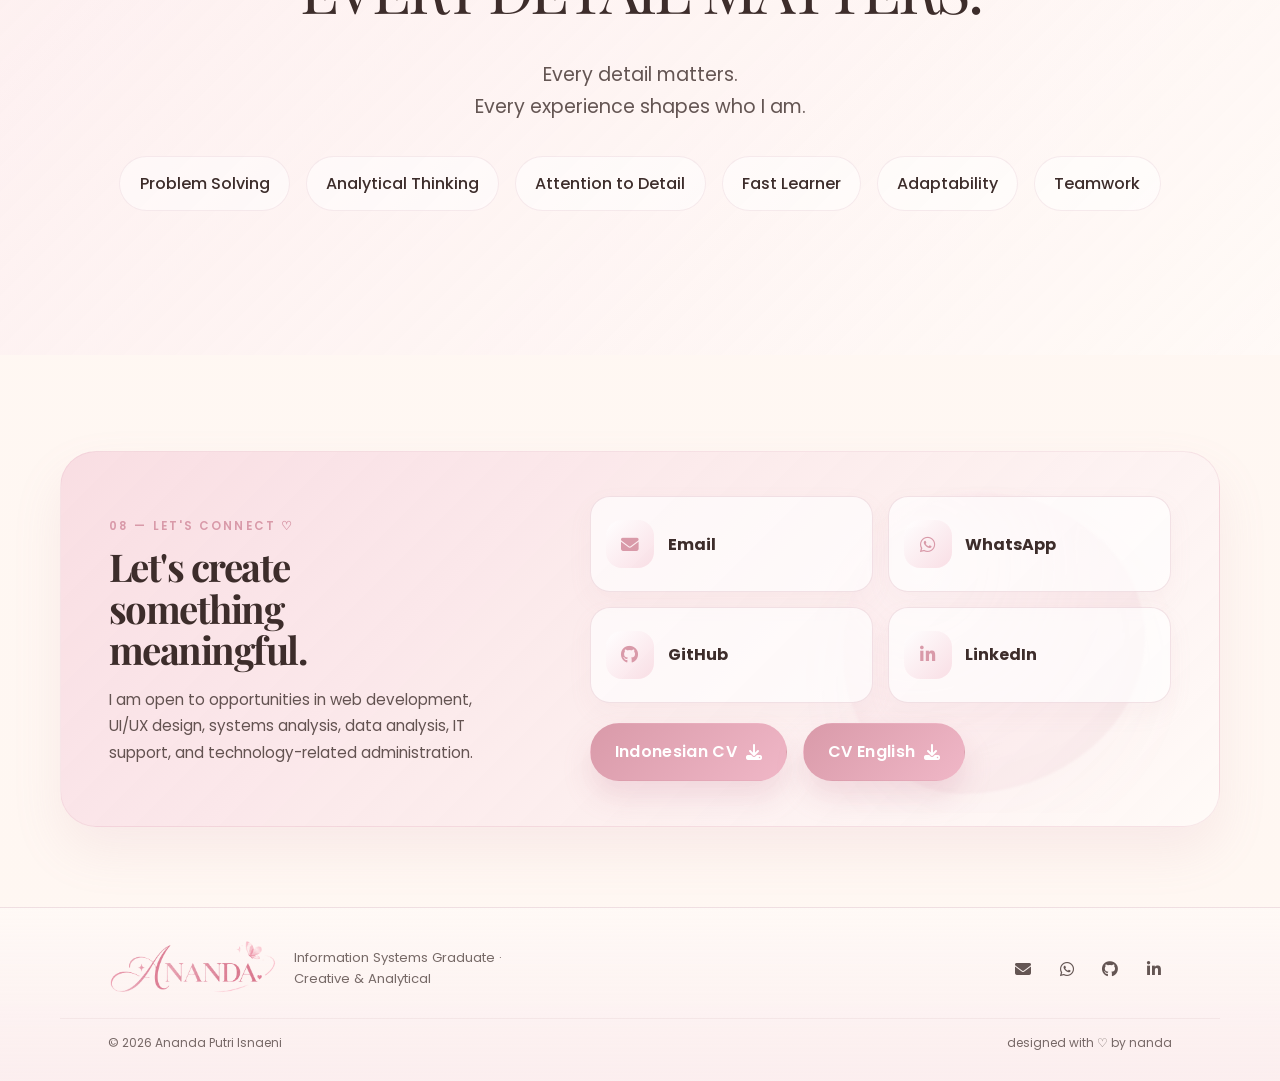
==== commit 415bffb1: "Update portfolio to English version" ====
--- a/index.html
+++ b/index.html
@@ -102,12 +102,7 @@
               <span class="hero-rotating-text">Aspiring Front-End Developer</span>
             </h1>
             <p class="lead">
-              Saya memiliki ketertarikan pada dunia teknologi, khususnya
-              pengembangan web, desain antarmuka, dan administrasi teknologi
-              informasi. Saya senang mengeksplorasi ide, mempelajari hal-hal baru,
-              serta mengembangkan keterampilan untuk menciptakan solusi yang
-              fungsional dan bermanfaat. Melalui portofolio ini, saya membagikan
-              pengalaman, kemampuan, dan berbagai proyek yang telah saya kerjakan.
+              I am passionate about technology, particularly web development, interface design, and IT administration. I enjoy exploring ideas, learning new things, and building my skills to create useful, functional solutions. This portfolio highlights my experience, capabilities, and selected projects.
             </p>
 
             <div class="cta-group">
@@ -147,18 +142,7 @@
             <div class="about-copy reveal-up">
               <p class="statement">Building Digital Solutions Through Technology &amp; Creativity.</p>
               <p>
-                Saya Ananda Putri Isnaeni, lulusan S1 Sistem Informasi Universitas
-                Binaniaga Indonesia dengan IPK 3,73/4.00. Saya tertarik memadukan
-                Web Development, UI/UX Design, analisis sistem dan data, serta
-                pengelolaan database untuk menciptakan solusi digital yang
-                fungsional dan berangkat dari kebutuhan pengguna. Saat magang di
-                bagian Pelayanan dan Penanganan Fakir Miskin (PFM) Dinas Sosial
-                Kota Bogor, saya menangani input, validasi, verifikasi, dan
-                pengolahan data serta dokumen, sekaligus terlibat dalam
-                pengembangan aplikasi web visualisasi data anak terlantar.
-                Berbekal PHP, Laravel, Python, MySQL, SQL, HTML, CSS, JavaScript,
-                Chart.js, dan Microsoft Office, saya bekerja dengan teliti dan
-                analitis, tetap kreatif dan adaptif, serta senang terus belajar.
+                I am Ananda Putri Isnaeni, an Information Systems graduate of Universitas Binaniaga Indonesia with a GPA of 3.73/4.00. I am interested in combining web development, UI/UX design, systems and data analysis, and database management to create practical, user-centered digital solutions. During my internship with Bogor City Social Affairs Office (Dinas Sosial Kota Bogor), I handled data entry, validation, verification, and the processing of records and documents. I also contributed to a web-based data visualization application focused on children in vulnerable situations. With experience in PHP, Laravel, Python, MySQL, SQL, HTML, CSS, JavaScript, Chart.js, and Microsoft Office, I bring an analytical, detail-oriented, creative, and adaptable approach, and I am always eager to learn.
               </p>
               <div class="cta-group about-education-cta">
                 <a href="education.html" class="btn btn-secondary">
@@ -313,23 +297,23 @@
               <div class="timeline-card">
                 <div class="timeline-top">
                   <div>
-                    <h3>Dinas Sosial Kota Bogor</h3>
+                    <h3>Bogor City Social Affairs Office (Dinas Sosial Kota Bogor)</h3>
                     <p class="role">IT / Data Administration Intern</p>
                   </div>
                   <span class="period">February 2025 — June 2025</span>
                 </div>
 
                 <p>
-                  Berperan dalam pengelolaan data sosial, validasi dan verifikasi data, pengarsipan dokumen, penyusunan laporan administrasi, serta pengembangan sistem informasi berbasis web.
+                  Supported social-services data management through data validation and verification, document archiving, administrative reporting, and the development of a web-based information system.
                 </p>
 
                 <ul class="responsibilities">
-                  <li>Validasi dan verifikasi data sosial</li>
-                  <li>Pengelolaan data administrasi</li>
-                  <li>Pengarsipan dokumen</li>
-                  <li>Penyusunan laporan administrasi</li>
-                  <li>Penggunaan sistem informasi dalam pengelolaan data</li>
-                  <li>Pengembangan Sistem Informasi Anak Terlantar</li>
+                  <li>Social-services data validation and verification</li>
+                  <li>Administrative data management</li>
+                  <li>Document archiving</li>
+                  <li>Administrative report preparation</li>
+                  <li>Use of information systems for data management</li>
+                  <li>Neglected Children Information System development</li>
                 </ul>
 
                 <div class="stack-tags">
@@ -342,7 +326,7 @@
               </div>
 
               <div class="timeline-image soft-frame">
-                <img src="assets/images/organization/dinas-sosial2.jpg" alt="Dinas Sosial Kota Bogor" />
+                <img src="assets/images/organization/dinas-sosial2.jpg" alt="Bogor City Social Affairs Office" />
               </div>
             </article>
           </div>
@@ -362,54 +346,54 @@
               <img src="assets/images/organization/bem.jpg" alt="BEM organization photo" />
               <figcaption>
                 <strong>BEM</strong>
-                <span>Divisi Komunikasi dan Informasi</span>
-                <p>Mendukung komunikasi organisasi dan penyebaran informasi kegiatan BEM melalui koordinasi konten dan publikasi.</p>
+                <span>Communication and Information Division</span>
+                <p>Supported organizational communications and shared BEM activity updates through coordinated content and publications.</p>
               </figcaption>
             </figure>
 
             <figure class="org-card reveal-up lightbox-trigger" data-lightbox="assets/images/organization/pob.jpg" tabindex="0" role="button" aria-label="Open POB organization image">
               <img src="assets/images/organization/pob.jpg" alt="POB FEB 2025 photo" />
               <figcaption>
-                <strong>Pekan Olahraga Binaniaga (POB) 2025</strong>
-                <span>Divisi Dokumentasi</span>
-                <p>Mendokumentasikan rangkaian kegiatan Pekan Olahraga Binaniaga sebagai arsip dan materi publikasi acara.</p>
+                <strong>Binaniaga Sports Week (POB) 2025</strong>
+                <span>Documentation Division</span>
+                <p>Documented Binaniaga Sports Week events for the archive and event materials.</p>
               </figcaption>
             </figure>
 
-            <figure class="org-card reveal-up lightbox-trigger" data-lightbox="assets/images/organization/makrab.jpg" tabindex="0" role="button" aria-label="Open Makrab activity image">
-              <img src="assets/images/organization/makrab.jpg" alt="Makrab October 2024 activity" />
+            <figure class="org-card reveal-up lightbox-trigger" data-lightbox="assets/images/organization/makrab.jpg" tabindex="0" role="button" aria-label="Open freshman welcome gathering image">
+              <img src="assets/images/organization/makrab.jpg" alt="Freshman welcome gathering, October 2024" />
               <figcaption>
-                <strong>Makrab — Oktober 2024</strong>
-                <span>Divisi Acara</span>
-                <p>Berperan dalam Divisi Acara pada kegiatan malam keakraban mahasiswa baru untuk membangun kebersamaan dan mempererat hubungan antarmahasiswa.</p>
+                <strong>Freshman Welcome Gathering — October 2024</strong>
+                <span>Events Division</span>
+                <p>Helped organize a welcome gathering for new students, fostering connection and a sense of community.</p>
               </figcaption>
             </figure>
 
-            <figure class="org-card reveal-up lightbox-trigger" data-lightbox="assets/images/organization/mubes.jpg" tabindex="0" role="button" aria-label="Open Mubes organization image">
-              <img src="assets/images/organization/mubes.jpg" alt="Mubes BEM September 2024" />
+            <figure class="org-card reveal-up lightbox-trigger" data-lightbox="assets/images/organization/mubes.jpg" tabindex="0" role="button" aria-label="Open BEM general assembly image">
+              <img src="assets/images/organization/mubes.jpg" alt="BEM General Assembly, September 2024" />
               <figcaption>
-                <strong>Mubes BEM — September 2024</strong>
-                <span>Divisi Acara</span>
-                <p>Terlibat dalam persiapan dan pelaksanaan agenda Musyawarah Besar BEM.</p>
+                <strong>BEM General Assembly — September 2024</strong>
+                <span>Events Division</span>
+                <p>Helped prepare and coordinate the BEM General Assembly.</p>
               </figcaption>
             </figure>
 
             <figure class="org-card reveal-up lightbox-trigger" data-lightbox="assets/images/organization/artwave.jpg" tabindex="0" role="button" aria-label="Open Artwave organization image">
               <img src="assets/images/organization/artwave.jpg" alt="Artwave December 2024" />
               <figcaption>
-                <strong>Artwave — Desember 2024</strong>
-                <span>Divisi Dokumentasi</span>
-                <p>Mendokumentasikan kegiatan Artwave untuk mendukung publikasi dan penyimpanan arsip acara.</p>
+                <strong>Artwave — December 2024</strong>
+                <span>Documentation Division</span>
+                <p>Photographed Artwave events for publications and the event archive.</p>
               </figcaption>
             </figure>
 
             <figure class="org-card reveal-up lightbox-trigger" data-lightbox="assets/images/organization/dinas-sosial.jpg" tabindex="0" role="button" aria-label="Open Dinas Sosial internship experience image">
-              <img src="assets/images/organization/dinas-sosial.jpg" alt="Dinas Sosial Kota Bogor internship experience" />
+              <img src="assets/images/organization/dinas-sosial.jpg" alt="Bogor City Social Affairs Office internship experience" />
               <figcaption>
-                <strong>Dinas Sosial Kota Bogor</strong>
+                <strong>Bogor City Social Affairs Office (Dinas Sosial Kota Bogor)</strong>
                 <span>IT / Data Administration Intern</span>
                 <p>
-                  Mendukung validasi data sosial, administrasi dan pelaporan, serta pengembangan sistem informasi dan visualisasi data berbasis web.
+                  Supported social-services data validation, administration and reporting, as well as web-based information-system development and data visualization.
                 </p>
               </figcaption>
             </figure>
@@ -428,12 +412,10 @@
         <div class="container featured-wrap reveal-up">
           <div class="featured-copy">
             <span class="label">05 — FEATURED PROJECT</span>
-            <h2>Sistem Klasifikasi Rumah Tidak Layak Huni (RTLH)</h2>
+            <h2>Uninhabitable Housing (RTLH) Classification System</h2>
             <p class="subhead">Web-Based RTLH Data Classification</p>
             <p>
-              Sistem berbasis web untuk mengelola data kependudukan dan parameter RTLH,
-              serta membantu mengklasifikasikan rumah yang perlu diprioritaskan untuk
-              renovasi menggunakan metode K-Nearest Neighbor (KNN).
+              A web-based system for managing resident records and RTLH criteria, helping prioritize homes for renovation using the K-Nearest Neighbors (KNN) method.
             </p>
             <div class="stack-tags large">
               <span>Laravel</span>
@@ -450,8 +432,8 @@
               <span></span>
             </div>
             <div class="browser-body">
-              <img src="assets/images/projects/rtlh.jpg" alt="Dashboard data kependudukan dan parameter sistem klasifikasi RTLH" />
-              <img src="assets/images/projects/rtlh2.jpg" alt="Tampilan analisis dan klasifikasi data RTLH" />
+              <img src="assets/images/projects/rtlh.jpg" alt="Resident data and criteria dashboard for the RTLH classification system" />
+              <img src="assets/images/projects/rtlh2.jpg" alt="RTLH data analysis and classification view" />
             </div>
             <div class="browser-actions">
               <a href="#projects" class="btn btn-primary">View Project <i class="fa-solid fa-arrow-up-right-from-square"></i></a>
@@ -471,11 +453,11 @@
           <div class="project-gallery">
             <article class="project-card reveal-up">
               <div class="project-image soft-frame">
-                <img src="assets/images/projects/anak-terlantar-1.png" alt="Dashboard visualisasi data anak terlantar" />
+                <img src="assets/images/projects/anak-terlantar-1.png" alt="Child welfare data visualization dashboard" />
               </div>
               <div class="project-content">
-                <h3>DASHBOARD DATA ANAK TERLANTAR</h3>
-                <p>Dashboard untuk memantau jumlah data anak terlantar berdasarkan tahun, wilayah, kategori masalah, dan periode melalui grafik interaktif.</p>
+                <h3>CHILD WELFARE DATA DASHBOARD</h3>
+                <p>An interactive dashboard for tracking data on children in vulnerable situations by year, region, case category, and reporting period.</p>
                 <div class="stack-tags">
                   <span>Laravel</span>
                   <span>PHP</span>
@@ -493,11 +475,11 @@
 
             <article class="project-card reveal-up">
               <div class="project-image soft-frame">
-                <img src="assets/images/projects/rtlh.jpg" alt="Panel data kependudukan dan parameter sistem klasifikasi RTLH" />
+                <img src="assets/images/projects/rtlh.jpg" alt="Resident data and criteria panel for the RTLH classification system" />
               </div>
               <div class="project-content">
-                <h3>SISTEM KLASIFIKASI DATA RTLH</h3>
-                <p>Panel pengelolaan data kependudukan dan parameter RTLH yang menampilkan jumlah data, pembagian data training dan testing, serta tabel data warga.</p>
+                <h3>UNINHABITABLE HOUSING CLASSIFICATION SYSTEM</h3>
+                <p>An administration panel for resident records and RTLH criteria, with summary metrics, training and test data breakdowns, and resident records.</p>
                 <div class="stack-tags">
                   <span>Laravel</span>
                   <span>PHP</span>
@@ -513,11 +495,11 @@
 
             <article class="project-card reveal-up">
               <div class="project-image soft-frame">
-                <img src="assets/images/projects/perpustakaan.jpg" alt="Dashboard sistem informasi perpustakaan" />
+                <img src="assets/images/projects/perpustakaan.jpg" alt="Library management information system dashboard" />
               </div>
               <div class="project-content">
-                <h3>SISTEM INFORMASI PERPUSTAKAAN</h3>
-                <p>Dashboard administrasi perpustakaan untuk merangkum koleksi dan ketersediaan buku, data anggota, peminjaman, serta akses cepat ke laporan.</p>
+                <h3>LIBRARY MANAGEMENT INFORMATION SYSTEM</h3>
+                <p>A library administration dashboard summarizing the collection, book availability, membership, and loans, with quick access to reports.</p>
                 <div class="stack-tags">
                   <span>Laravel</span>
                   <span>HTML</span>
@@ -550,16 +532,16 @@
               <iframe class="certificate-preview" src="assets/images/certificates/sertifikat_cisco.pdf#toolbar=0&navpanes=0&view=FitH" title="Cisco CCNA: Introduction to Networks certificate" loading="lazy"></iframe>
               <div class="certificate-info">
                 <h3>Cisco CCNA: Introduction to Networks</h3>
-                <p>Menyelesaikan pelatihan dasar jaringan komputer melalui Cisco Networking Academy.</p>
-                <a href="assets/images/certificates/sertifikat_cisco.pdf" target="_blank" rel="noopener">Buka sertifikat PDF</a>
-              </div>
-            </article>
-
-            <article class="certificate-card reveal-up lightbox-trigger" data-lightbox="assets/images/certificates/Sertifikat_Magang.jpeg" tabindex="0" role="button" aria-label="Open Dinas Sosial Kota Bogor internship certificate">
-              <img src="assets/images/certificates/Sertifikat_Magang.jpeg" alt="Sertifikat magang Dinas Sosial Kota Bogor" />
+                <p>Completed foundational computer networking training through Cisco Networking Academy.</p>
+                <a href="assets/images/certificates/sertifikat_cisco.pdf" target="_blank" rel="noopener">Open certificate PDF</a>
+              </div>
+            </article>
+
+            <article class="certificate-card reveal-up lightbox-trigger" data-lightbox="assets/images/certificates/Sertifikat_Magang.jpeg" tabindex="0" role="button" aria-label="Open Bogor City Social Affairs Office internship certificate">
+              <img src="assets/images/certificates/Sertifikat_Magang.jpeg" alt="Bogor City Social Affairs Office internship certificate" />
               <div class="certificate-info">
-                <h3>Sertifikat Magang — Dinas Sosial Kota Bogor</h3>
-                <p>Menuntaskan program magang administrasi dan pengelolaan data pada Februari–Juni 2025.</p>
+                <h3>Internship Certificate — Dinas Sosial Kota Bogor</h3>
+                <p>Completed an internship in administration and data management from February to June 2025.</p>
               </div>
             </article>
 
@@ -567,13 +549,13 @@
               <img src="assets/images/certificates/sertifikat_english.jpg" alt="English Conversation Verbal Test certificate" />
               <div class="certificate-info">
                 <h3>English Conversation Verbal Test</h3>
-                <p>Menyelesaikan tes percakapan verbal untuk melatih komunikasi dan kepercayaan diri berbahasa Inggris.</p>
+                <p>Completed a spoken English assessment to strengthen communication skills and confidence.</p>
               </div>
             </article>
           </div>
 
           <a href="certificates.html" class="btn btn-primary certificate-page-cta">
-            Lihat Sertifikat <i class="fa-solid fa-arrow-right" aria-hidden="true"></i>
+            View All Certificates <i class="fa-solid fa-arrow-right" aria-hidden="true"></i>
           </a>
         </div>
       </section>
@@ -582,7 +564,7 @@
       <section class="section-shell strengths-section">
         <div class="container strengths-wrap reveal-up">
           <p class="strength-tag">EVERY DETAIL MATTERS.</p>
-          <p class="strength-sub">Setiap detail berarti.<br />Setiap pengalaman membentuk saya.</p>
+          <p class="strength-sub">Every detail matters.<br />Every experience shapes who I am.</p>
           <div class="strong-list">
             <span>Problem Solving</span>
             <span>Analytical Thinking</span>
@@ -601,9 +583,7 @@
             <span class="label">08 — LET'S CONNECT ♡</span>
             <h2>Let's create something meaningful.</h2>
             <p>
-              Saya terbuka terhadap peluang di bidang Web Development, UI/UX Design,
-              System Analysis, Data Analysis, IT Support, maupun pekerjaan administrasi
-              yang berhubungan dengan teknologi.
+              I am open to opportunities in web development, UI/UX design, systems analysis, data analysis, IT support, and technology-related administration.
             </p>
           </div>
 
@@ -643,7 +623,7 @@
             </div>
             <div class="cta-group contact-cta">
               <a href="assets/cv/CV%20ATS%20NEW%203%20-%20ANANDA%20PUTRI%20ISNAENI.pdf" class="btn btn-primary" download="CV-Ananda-Putri-Isnaeni-Indonesia.pdf">
-                CV Indonesia <i class="fa-solid fa-download"></i>
+                Indonesian CV <i class="fa-solid fa-download"></i>
               </a>
               <a href="assets/cv/CV%20ATS%20ENGLISH%20-%20ANANDA%20PUTRI%20ISNAENI.pdf" class="btn btn-primary" download="CV-Ananda-Putri-Isnaeni-English.pdf">
                 CV English <i class="fa-solid fa-download"></i>
@@ -660,7 +640,7 @@
           <a href="#home" class="logo footer-logo" aria-label="Ananda Putri Isnaeni, home">
             <img src="assets/images/logo-transparent.png" alt="" aria-hidden="true" />
           </a>
-          <p>Fresh Graduate Sistem Informasi · Creative &amp; Analytical</p>
+          <p>Information Systems Graduate · Creative &amp; Analytical</p>
         </div>
 
         <div class="footer-links">
--- a/css/style.css
+++ b/css/style.css
@@ -550,8 +550,7 @@
 }
 
 @media (prefers-reduced-motion: reduce) {
-  .typing-text::after,
-  .hero-rotating-text::after {
+  .typing-text::after {
     display: none;
     animation: none;
   }
@@ -2139,6 +2138,10 @@
     transition: none !important;
   }
 
+  .hero-rotating-text::after {
+    animation: typing-cursor-blink 0.8s steps(2, start) infinite !important;
+  }
+
   .reveal-up {
     opacity: 1;
     transform: none;
